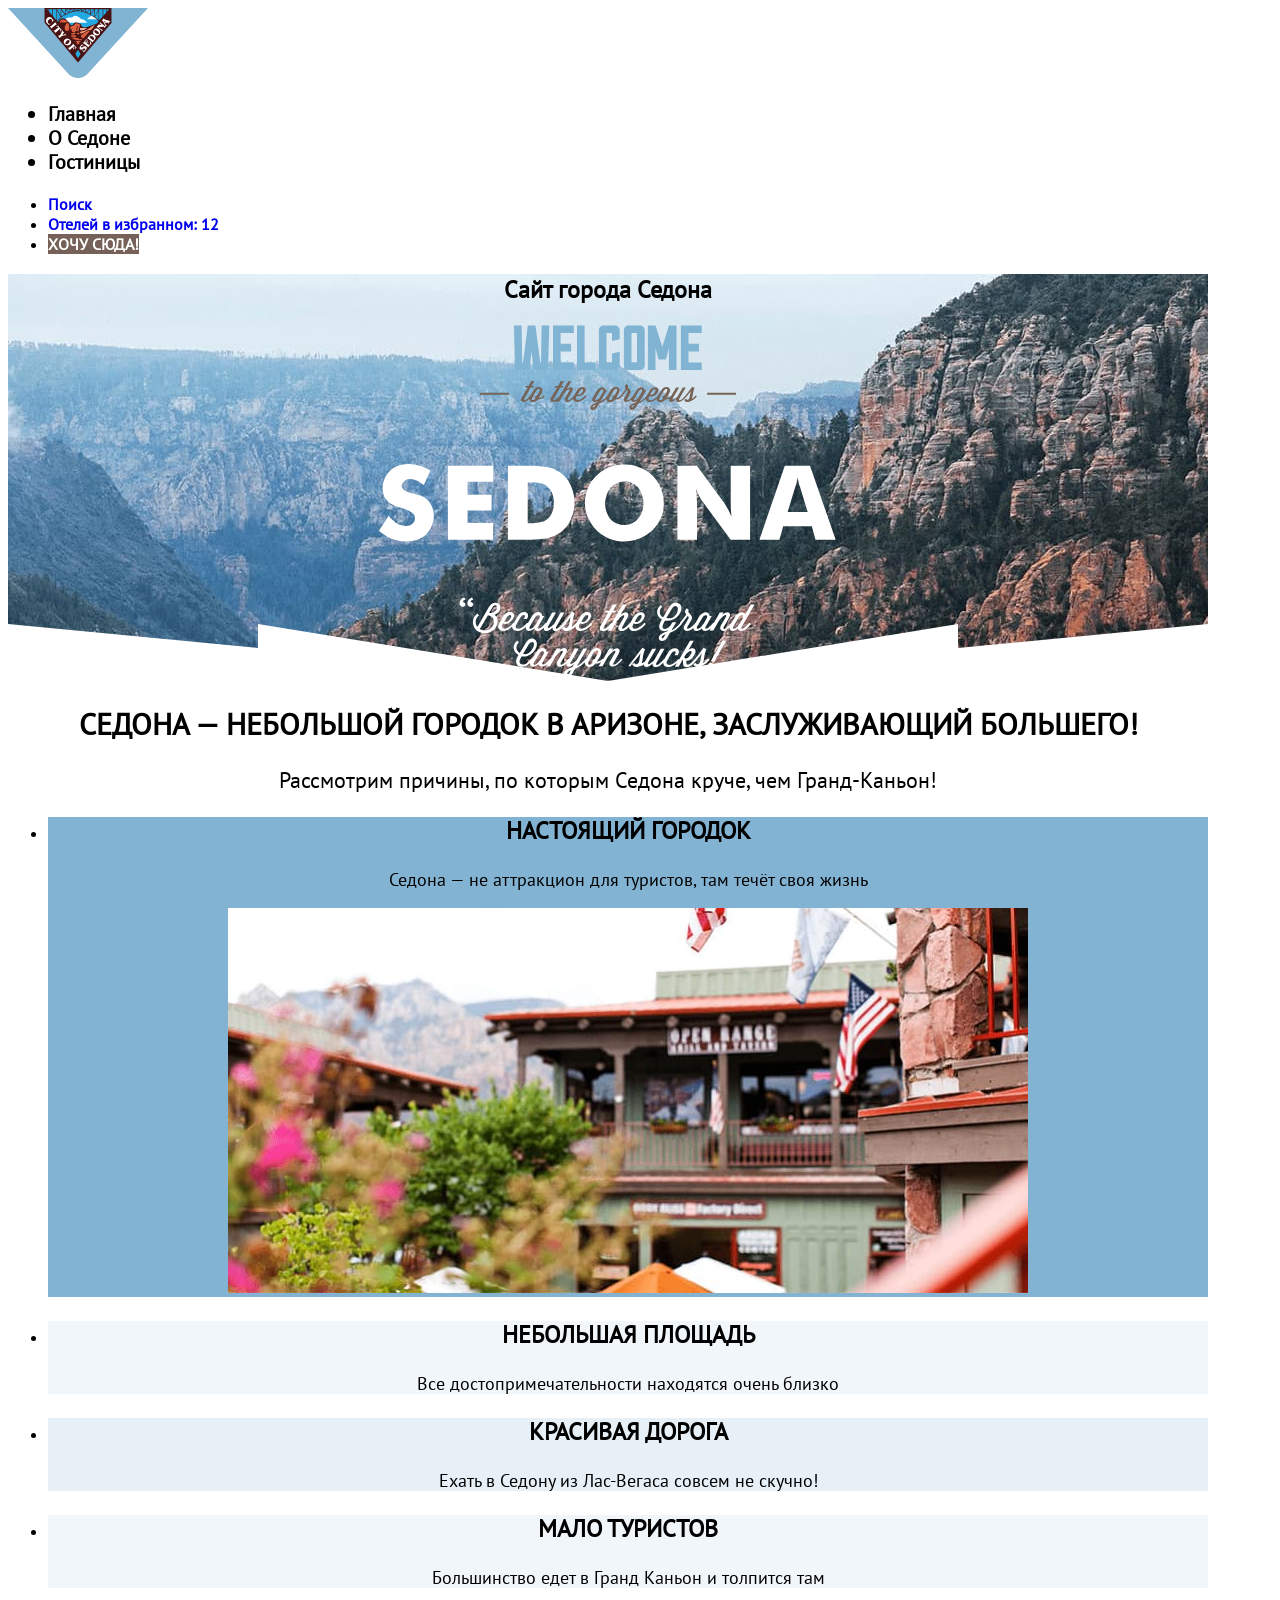
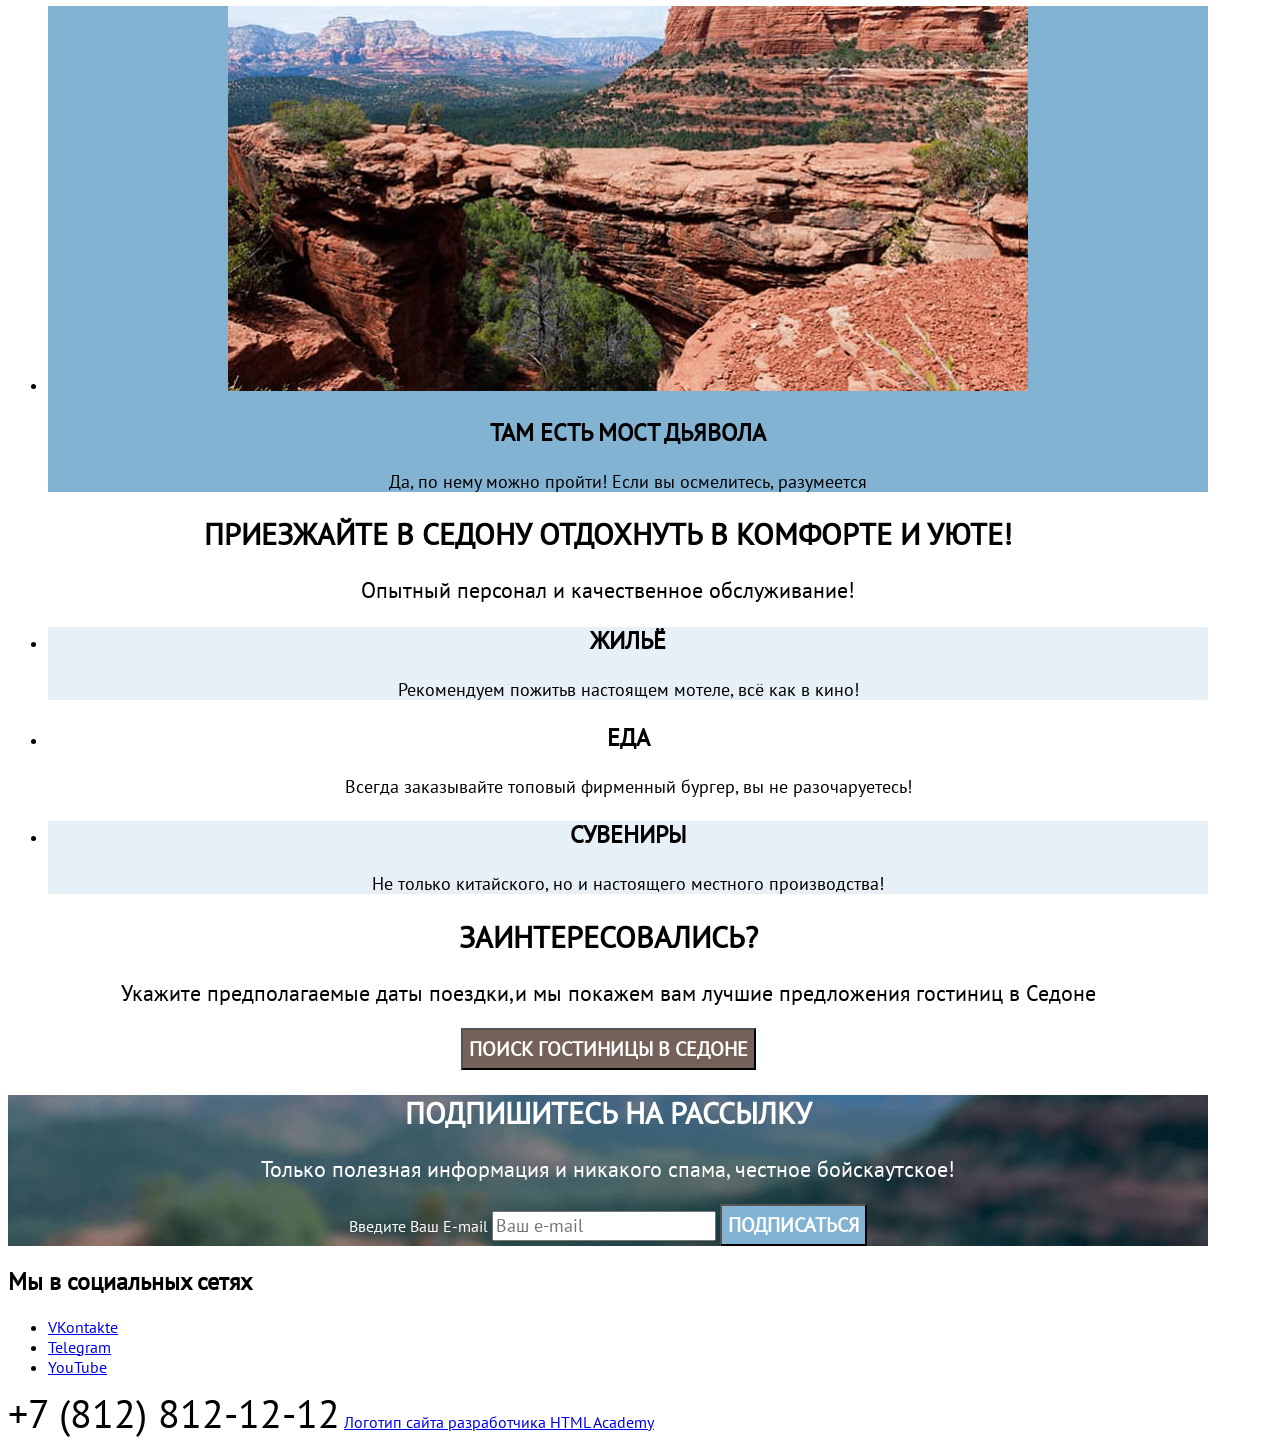
==== index.html @ 2f9f2cd8 "Add files via upload" ====
<!DOCTYPE html>
<html lang="ru">

<head>
  <meta charset="utf-8">
  <link rel="stylesheet" href="styles/styles.css">
  <title>Седона</title>
</head>

<body>
  <header class="page_header">
    <nav class="navigation">
      <a class="navigation_logo" href="index.html">
        <img class="navigation_logo_img" src="images/header_logo.svg" width="140" height="70" alt="Логотип Седоны">
      </a>

      <!-- Блок навигации -->

      <ul class="navigation_list" >
        <li class="navigation_item navigation_item_current">
          <a class="navigation_link navigation_link_current" href="index.html" aria-current="page">Главная</a>
        </li>
        <li class="navigation_item">
          <a class="navigation_link" href="#">О Седоне</a>
        </li>
        <li class="navigation_item">
          <a class="navigation_link" href="catalog.html">Гостиницы</a>
        </li>
      </ul>

      <!-- Блок пользователя -->

      <ul class="navigation_user">
        <li class="navigation_item">
          <a class="navigation_link" href="#">
            <span class="visually_hidden">Поиск</span>
          </a>
        </li>
        <li class="navigation_item">
          <a class="navigation_link" href="#">
            <span class="visually_hidden">Отелей в избранном:</span>
            <span class="favourites_counter">12</span>
          </a>
        </li>
        <li class="navigation_item">
          <a class="navigation_button button_brown" href="#">Хочу сюда!</a>
        </li>
      </ul>
    </nav>
  </header>

  <main class="main_page">

    <!-- Приветствие -->

    <section class="page_welcome">
      <h1 class="visually-hidden">Сайт города Седона</h1>
      <img class="welcome" src="images/welcome.svg" width="458" height="352" alt="Welcome to the gorgeous Sedona, because the Grand Canyon sucks!">
    </section>

    <!-- Преимущества -->

    <section class="advantages">

      <h2 class="advantages_title block_title">Седона — небольшой городок в Аризоне, заслуживающий большего!</h2>
      <p class="advantages_description block_description">Рассмотрим причины, по которым Седона круче, чем Гранд-Каньон!</p>

      <ul class="advantages_list">
        <li class="advantages_item_blue">
          <h3 class="advantages_item_title item_title">Настоящий городок</h3>
          <p class="advantages_item_description item_description">Седона — не аттракцион для туристов, там течёт своя жизнь</p>
          <img class="advantages_pic" src="images/street.jpg" width="800" height="385" alt="Улица Седоны">
        </li>

        <li class="advantages_item advantages_item_light">
          <h3 class="advantages_item_title item_title">Небольшая площадь</h3>
          <p class="advantages_item_description item_description">Все достопримечательности находятся очень близко</p>
        </li>

        <li class="advantages_item advantages_item_light_blue">
          <h3 class="advantages_item_title item_title">Красивая дорога</h3>
          <p class="advantages_item_description item_description">Ехать в Седону из Лас-Вегаса совсем не скучно!</p>
        </li>

        <li class="advantages_item advantages_item_light">
          <h3 class="advantages_item_title item_title">Мало туристов</h3>
          <p class="advantages_item_description item_description">Большинство едет в Гранд Каньон и толпится там</p>
        </li>

        <li class="advantages_item_blue">
          <img class="advantages_pic" src="images/bridge.jpg" width="800" height="385" alt="Мост Дьявола">
          <h3 class="advantages_item_title item_title">Там есть Мост Дьявола</h3>
          <p class="advantages_item_description item_description">Да, по нему можно пройти! Если вы осмелитесь, разумеется</p>
        </li>
      </ul>
    </section>

    <!-- Предоставляемые услуги -->

    <section class="services">
      <h2 class="services_title block_title">Приезжайте в Седону отдохнуть в комфорте и уюте!</h2>
      <p class="services_description block_description">Опытный персонал и качественное обслуживание!</p>
      <ul class="services_list">
        <li class="services_item services_item_light_blue">
          <h3 class="services_item_title item_title">Жильё</h3>
          <p class="services_item_description item_description">Рекомендуем пожитьв настоящем мотеле, всё как в кино!</p>
        </li>

        <li class="services_item">
          <h3 class="services_item_title item_title">Еда</h3>
          <p class="services_item_description item_description">Всегда заказывайте топовый фирменный бургер, вы не разочаруетесь!</p>
        </li>

        <li class="services_item services_item_light_blue">
          <h3 class="services_item_title item_title">Сувениры</h3>
          <p class="services_item_description item_description">Не только китайского, но и настоящего местного производства!</p>
        </li>
      </ul>
    </section>

    <!-- Поиск гостиниц -->

    <section class="hotels">
      <h2 class="hotels_title block_title">Заинтересовались?</h2>
      <p class="hotels_text block_description">Укажите предполагаемые даты поездки,и мы покажем вам лучшие предложения гостиниц в Седоне</p>
      <button class="btn button_search button_brown" type="button">Поиск гостиницы в Седоне</button>
    </section>

    <!-- Рассылка -->

    <section class="subscribe">
      <h2 class="subscribe_title block_title">Подпишитесь на рассылку</h2>
      <p class="subscribe_text block_description">Только полезная информация и никакого спама, честное бойскаутское!</p>
      <form class="subscribe_form" action="https://echo.htmlacademy.ru/" method="post">
        <label class="visually_hidden" for="subscribe_field">Введите Ваш E-mail</label>
        <input class="input subscribe_field" type="email" name="subscribe_email" placeholder="Ваш e-mail" id="subscribe_field"
          required>
        <button class="btn subscribe_button button_blue" type="submit">Подписаться</button>
      </form>
    </section>
  </main>

  <!-- Подвал сайта -->

  <footer class="page-footer">
    <section class="social">
      <h2 class="visually-hidden">Мы в социальных сетях</h2>
      <ul class="social_list">
        <li class="social_item">
          <a class="social_button" href="https://vk.com/htmlacademy">
            <span class="visually-hidden">VKontakte</span>
          </a>
        </li>

        <li class="social_item">
          <a class="social_button" href="https://t.me/htmlacademy">
            <span class="visually-hidden">Telegram</span>
          </a>
        </li>

        <li class="social_item">
          <a class="social_button" href="https://www.youtube.com/user/htmlacademyru">
            <span class="visually-hidden">YouTube</span>
          </a>
        </li>
      </ul>
    </section>

    <a class="footer_contact_phone" href="tel:+78128121212">+7 (812) 812-12-12</a>

    <a class="htmlacademy_link" href="https://htmlacademy.ru/intensive/htmlcss">
      <span class="visually-hidden">Логотип сайта разработчика HTML Academy</span>
    </a>
  </footer>
</body>

</html>
---- styles/styles.css ----
@font-face {
  font-family: "PT Sans";
  font-style: normal;
  font-weight: 400;
  src: url("../fonts/ptsans-400.woff2") format("woff2");
  font-display: swap;
}

@font-face {
  font-family: "PT Sans";
  font-style: normal;
  font-weight: 700;
  src: utl("../fonts/ptsans-700.woff2") format("woff2");
  font-display: swap;
}

body {
  font-family: "PT Sans", sans-serif;
  color: #000;
  background-color: #fff;
  width: 1200px;
}

.main_page {
  text-align: center;
}

/* Блок навигации */

.navigation_list {
  font-size: 20px;
  font-weight: 700;
  line-height: 24px;
  text-align: left;
}

.navigation_list a {
  text-decoration: none;
  color: #000;
}

/* Блок пользователя */

.navigation_user {
  font-size: 16px;
  line-height: 20px;
  font-weight: 700;
}

.navigation_user a {
  text-decoration: none;
  text-align: center;
}

.button_brown {
  background-color: #756157;
  color: white;
  text-transform: uppercase;
  font-weight: 700;
}

/* Приветствие */

.page_welcome {
  text-align: center;
  background-color: lightblue;
  background-image: url("../images/overlap.svg"), url("../images/index_background.jpg");
  background-position: bottom, center center;
  background-repeat: no-repeat;
  background-size: 100% auto, cover;
}

/* Заголовки и описания */

.block_title{
  font-size: 30px;
  line-height: 36px;
  text-transform: uppercase;
}

.block_description {
  font-size: 22px;
  line-height: 26px;
}

.item_title {
  font-size: 24px;
  line-height: 28px;
  text-transform: uppercase;
}

.item_description {
  font-size: 18px;
  line-height: 21px;
}

/* Преимущества */

.advantages_item_blue {
  background-color: #82B3D3;
}

.advantages_item_light {
  background-color: rgba(131, 179, 211, 0.12);
}

/* Преимущества и услуги */

.advantages_item_light_blue,
.services_item_light_blue {
  background-color: rgba(131, 179, 211, 0.2);
}

/* Поиск гостиниц */

.button_search {
  font-size: 20px;
  line-height: 36px;
}

/* Рассылка */

.btn,
.input,
.select {
  font-family: inherit;
}

.subscribe {
  color: #fff;
  background-color: lightblue;
  background-image: url("../images/subscribe.jpg");
  background-size: cover;
}

.button_blue {
  color: #fff;
  background-color: #82B3D3;
  font-weight: 700;
  text-transform: uppercase;
}

.subscribe_field {
  font-size: 18px;
  line-height: 24px;
}

.subscribe_button {
  font-size: 20px;
  line-height: 36px;
}

/* Подвал сайта */

.footer_contact_phone {
  text-decoration: none;
  color: #000;
  font-size: 40px;
  line-height: 40px;
}

/* Страница каталога */

.background {
  background-image: url("../images/catalog/header_background.jpg");
  color: #fff;
  background-size: cover;
  background-repeat: no-repeat;
}

/* Хлебные крошки */

.inner-header_title {
  font-size: 60px;
  line-height: 78px;
}

.breadcrumbs_item {
  font-size: 16px;
  line-height: 21px;
}

/* Фильтры для поиска */

.catalog_filter_title {
  font-size: 20px;
  line-height: 24px;
  font-weight: 700;
}

.control_label {
  font-size: 18px;
  line-height: 23px;
}

.control_input {
  font-size: 18px;
  line-height: 24px;
}

.button_apply,
.button_reset {
  font-size: 16px;
  line-height: 20px;
  text-transform: uppercase;
  font-weight: 700;
  color: #fff;
}

.button_reset {
  background-color: transparent;
  border: none;
}

/* Сортировка */

.select_control,
.hotels_type_and_price {
  font-size: 18px;
  line-height: 21px;
  color: #333;
}

/* Карточки гостиниц */

.hotels_card_title {
  font-size: 24px;
  line-height: 28px;
  font-weight: 700;
  text-align: left;
}

.hotels_type {
  text-align: left;
}

.hotels_price {
  text-align: right;
}

.hotels_button {
  font-size: 16px;
  line-height: 20px;
}

.rating_text {
  font-size: 16px;
  line-height: 20px;
  background-color: #F2F2F2;
  text-transform: uppercase;
}

.button_favourites {
  font-size: 16px;
  line-height: 20px;
  text-transform: uppercase;
  text-align: center;
}

.button_green {
  color: #fff;
  background-color: #7DB54F;
}

/* Пагинация */

.pagination_link {
  text-decoration: none;
  color: #fff;
  background-color: #82B3D3;
  font-size: 20px;
  line-height: 36px;
}

.pagination_link_current {
  color: #000;
  background-color: #F2F2F2;
  font-weight: 700;
}

/* Рассылка */

.catalog_subscribe {
  text-align: center;
}
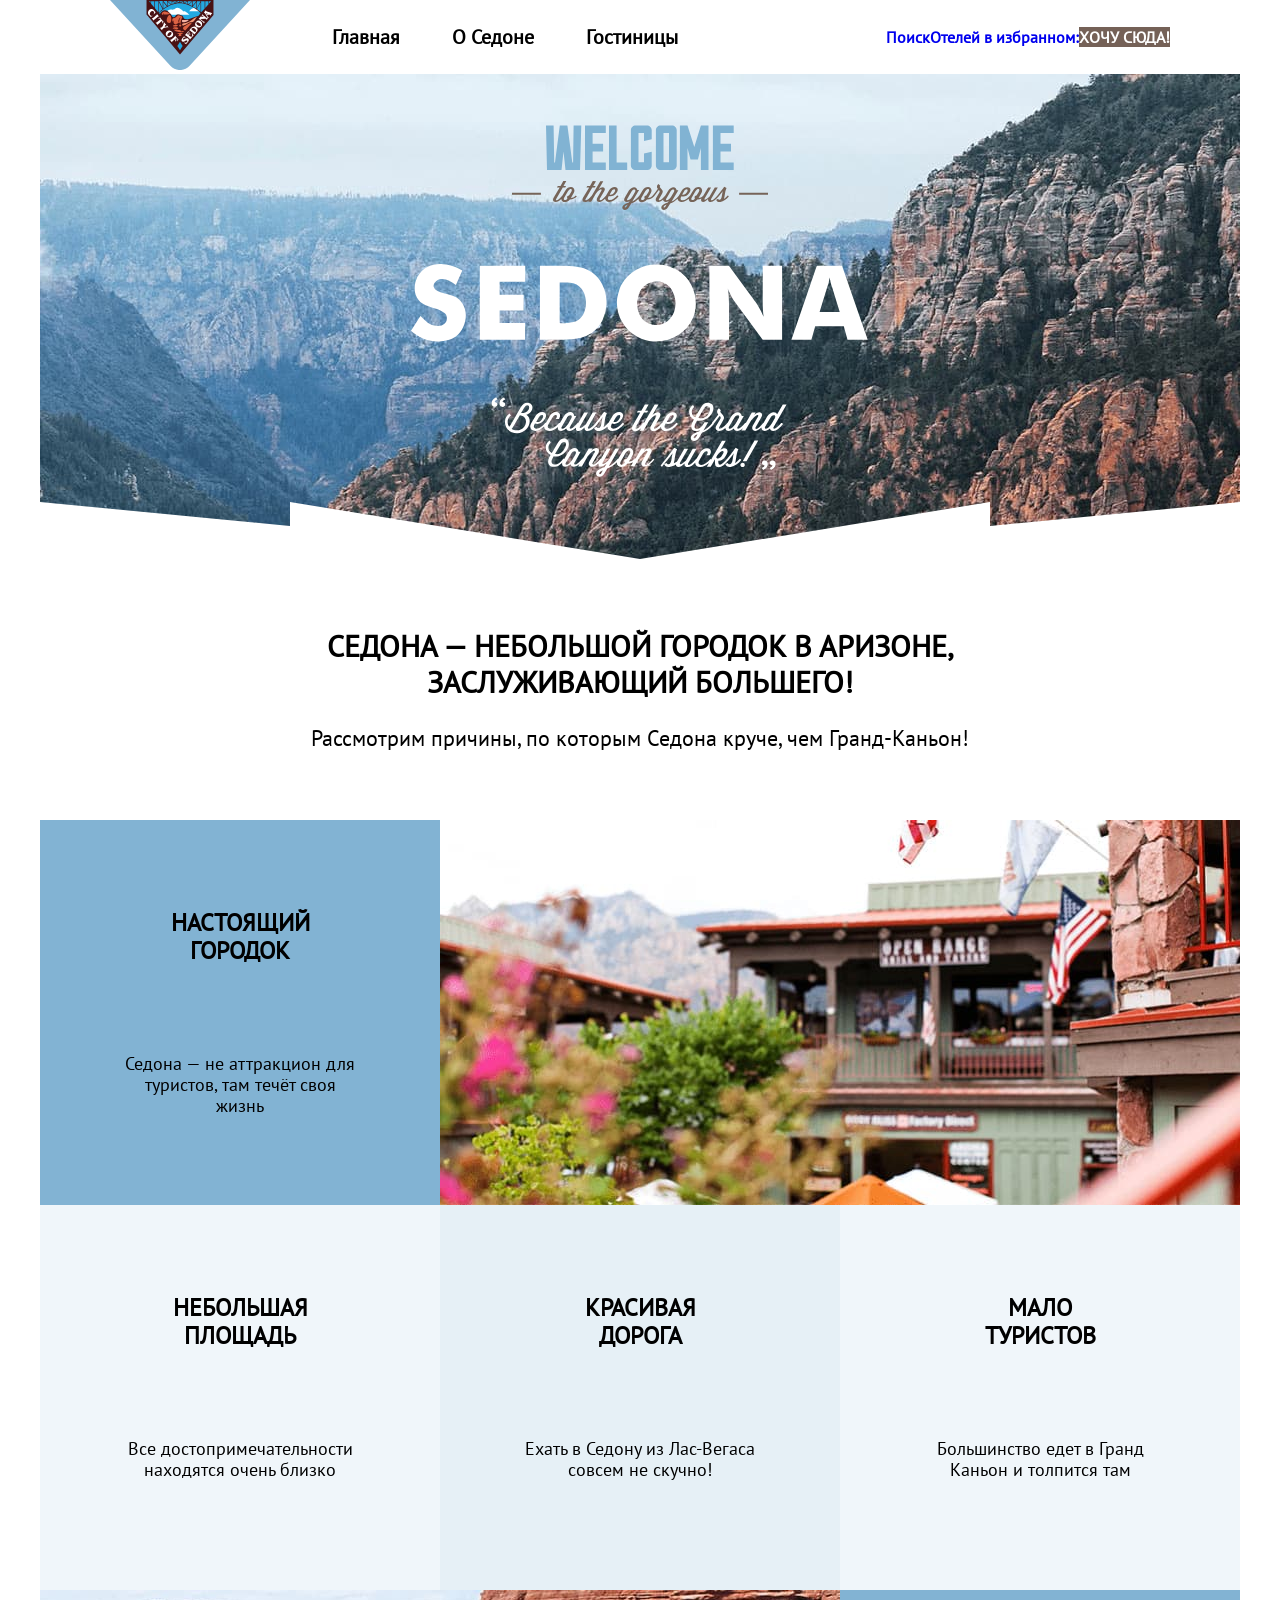
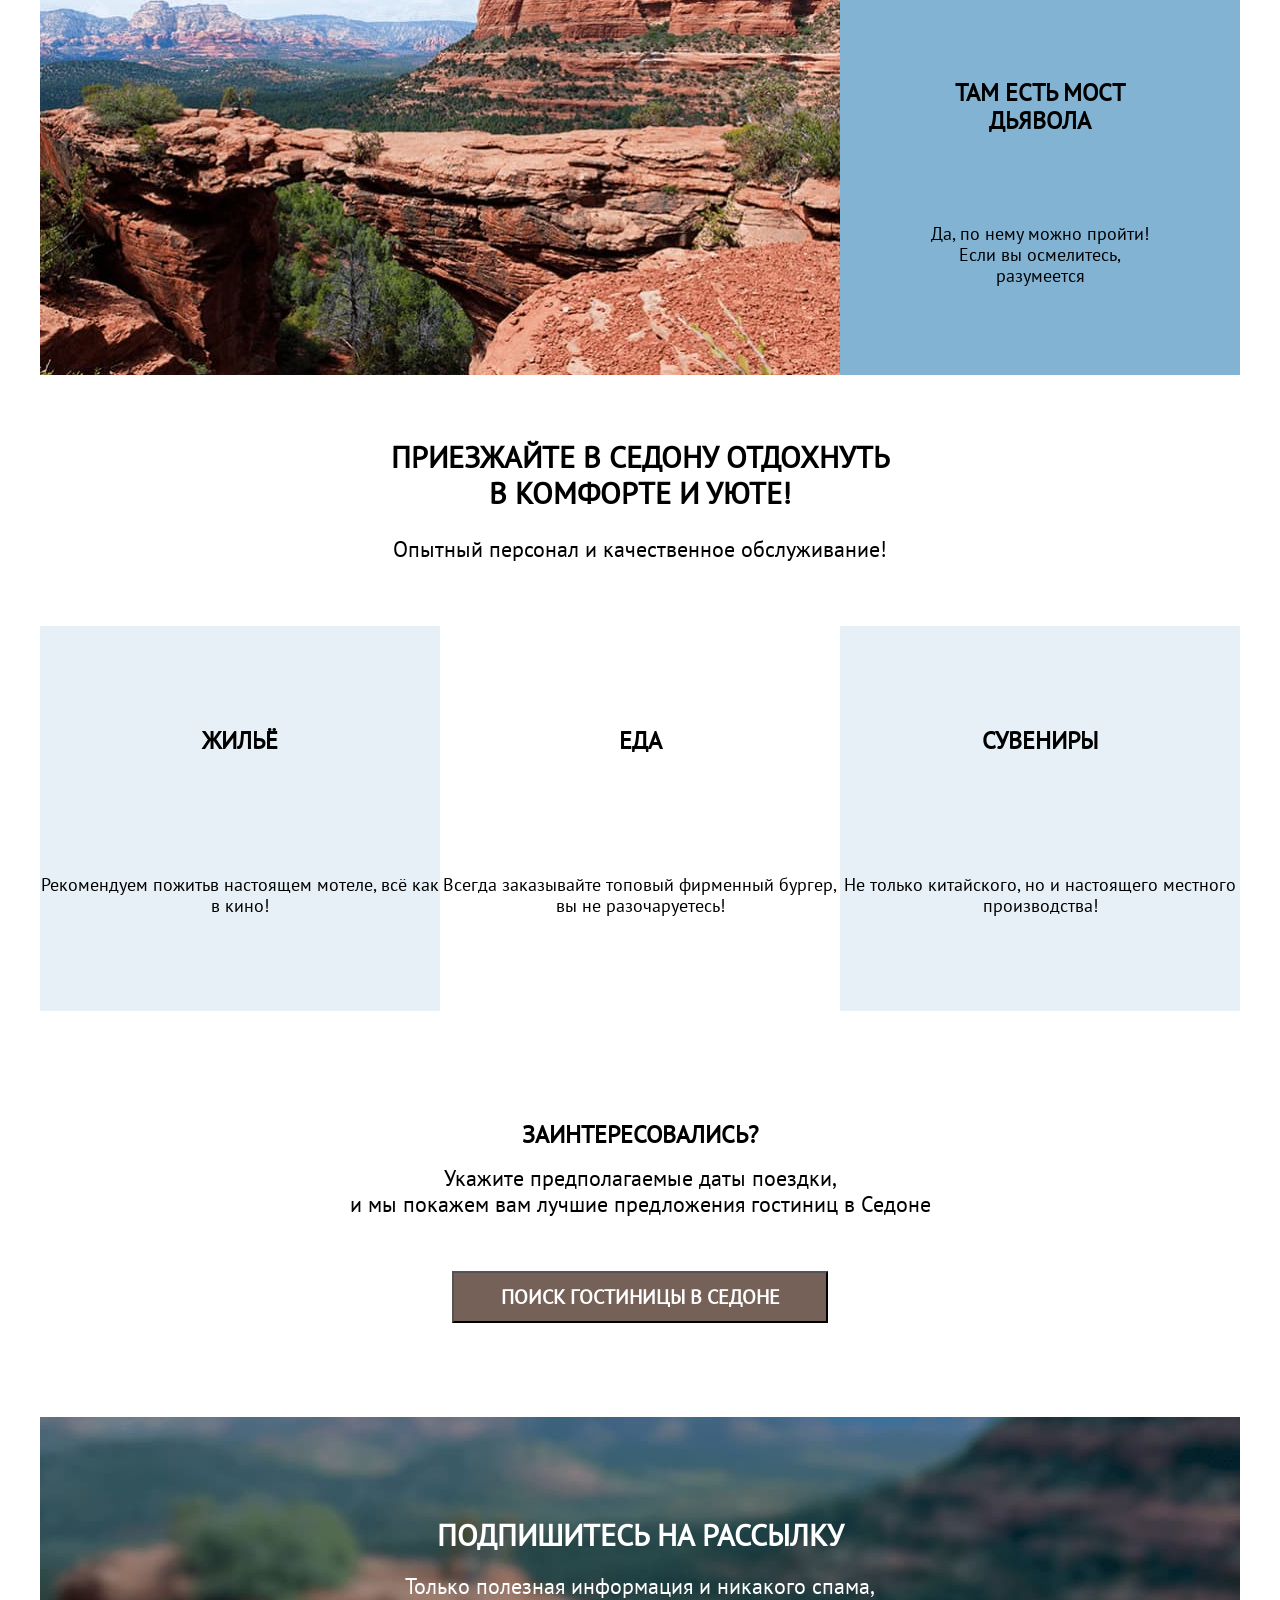
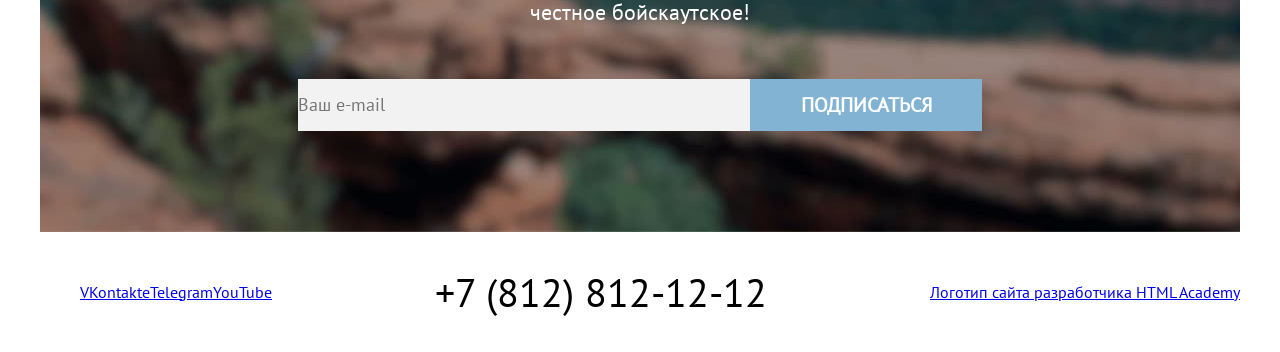
==== commit 5b8c063a: "Add files via upload" ====
--- a/index.html
+++ b/index.html
@@ -39,7 +39,7 @@
         <li class="navigation_item">
           <a class="navigation_link" href="#">
             <span class="visually_hidden">Отелей в избранном:</span>
-            <span class="favourites_counter">12</span>
+            <span class="favourites_counter"></span>
           </a>
         </li>
         <li class="navigation_item">
@@ -49,12 +49,12 @@
     </nav>
   </header>
 
-  <main class="main_page">
+  <main class="main_container main_page">
 
     <!-- Приветствие -->
 
     <section class="page_welcome">
-      <h1 class="visually-hidden">Сайт города Седона</h1>
+      <h1 class="visually-hidden" hidden>Сайт города Седона</h1>
       <img class="welcome" src="images/welcome.svg" width="458" height="352" alt="Welcome to the gorgeous Sedona, because the Grand Canyon sucks!">
     </section>
 
@@ -62,35 +62,48 @@
 
     <section class="advantages">
 
-      <h2 class="advantages_title block_title">Седона — небольшой городок в Аризоне, заслуживающий большего!</h2>
-      <p class="advantages_description block_description">Рассмотрим причины, по которым Седона круче, чем Гранд-Каньон!</p>
+      <div class="advantages_title_wrap">
+        <h2 class="advantages_title block_title">Седона — небольшой городок в Аризоне, заслуживающий большего!</h2>
+        <p class="advantages_description block_description">Рассмотрим причины, по которым Седона круче, чем Гранд-Каньон!</p>
+      </div>
 
       <ul class="advantages_list">
-        <li class="advantages_item_blue">
-          <h3 class="advantages_item_title item_title">Настоящий городок</h3>
-          <p class="advantages_item_description item_description">Седона — не аттракцион для туристов, там течёт своя жизнь</p>
+        <li class="advantages_item advantages_item_blue advantages_item_wrap">
+          <div class="advantages_wrap">
+            <h3 class="advantages_item_title item_title">Настоящий городок</h3>
+            <p class="advantages_item_description item_description">Седона — не аттракцион для туристов, там течёт своя жизнь</p>
+          </div>
           <img class="advantages_pic" src="images/street.jpg" width="800" height="385" alt="Улица Седоны">
         </li>
 
-        <li class="advantages_item advantages_item_light">
-          <h3 class="advantages_item_title item_title">Небольшая площадь</h3>
-          <p class="advantages_item_description item_description">Все достопримечательности находятся очень близко</p>
-        </li>
 
-        <li class="advantages_item advantages_item_light_blue">
-          <h3 class="advantages_item_title item_title">Красивая дорога</h3>
-          <p class="advantages_item_description item_description">Ехать в Седону из Лас-Вегаса совсем не скучно!</p>
-        </li>
+        <div class="advantages_item_wrap">
+          <li class="advantages_item advantages_item_light">
+            <div class="advantages_wrap">
+              <h3 class="advantages_item_title item_title">Небольшая площадь</h3>
+              <p class="advantages_item_description item_description">Все достопримечательности находятся очень близко</p>
+            </div>
+          </li>
+          <li class="advantages_item advantages_item_light_blue">
+            <div class="advantages_wrap">
+              <h3 class="advantages_item_title item_title">Красивая дорога</h3>
+              <p class="advantages_item_description item_description">Ехать в Седону из Лас-Вегаса совсем не скучно!</p>
+            </div>
+          </li>
+          <li class="advantages_item advantages_item_light">
+            <div class="advantages_wrap">
+              <h3 class="advantages_item_title item_title">Мало туристов</h3>
+              <p class="advantages_item_description item_description">Большинство едет в Гранд Каньон и толпится там</p>
+            </div>
+          </li>
+        </div>
 
-        <li class="advantages_item advantages_item_light">
-          <h3 class="advantages_item_title item_title">Мало туристов</h3>
-          <p class="advantages_item_description item_description">Большинство едет в Гранд Каньон и толпится там</p>
-        </li>
-
-        <li class="advantages_item_blue">
+        <li class="advantages_item advantages_item_blue advantages_item_wrap">
           <img class="advantages_pic" src="images/bridge.jpg" width="800" height="385" alt="Мост Дьявола">
-          <h3 class="advantages_item_title item_title">Там есть Мост Дьявола</h3>
-          <p class="advantages_item_description item_description">Да, по нему можно пройти! Если вы осмелитесь, разумеется</p>
+          <div class="advantages_wrap">
+            <h3 class="advantages_item_title item_title">Там есть Мост Дьявола</h3>
+            <p class="advantages_item_description item_description">Да, по нему можно пройти! Если вы осмелитесь, разумеется</p>
+          </div>
         </li>
       </ul>
     </section>
@@ -98,10 +111,12 @@
     <!-- Предоставляемые услуги -->
 
     <section class="services">
-      <h2 class="services_title block_title">Приезжайте в Седону отдохнуть в комфорте и уюте!</h2>
-      <p class="services_description block_description">Опытный персонал и качественное обслуживание!</p>
+      <div class="services_title_wrap">
+        <h2 class="services_title block_title">Приезжайте в Седону отдохнуть в комфорте и уюте!</h2>
+        <p class="services_description block_description">Опытный персонал и качественное обслуживание!</p>
+      </div>
       <ul class="services_list">
-        <li class="services_item services_item_light_blue">
+        <li class="services_item">
           <h3 class="services_item_title item_title">Жильё</h3>
           <p class="services_item_description item_description">Рекомендуем пожитьв настоящем мотеле, всё как в кино!</p>
         </li>
@@ -111,7 +126,7 @@
           <p class="services_item_description item_description">Всегда заказывайте топовый фирменный бургер, вы не разочаруетесь!</p>
         </li>
 
-        <li class="services_item services_item_light_blue">
+        <li class="services_item">
           <h3 class="services_item_title item_title">Сувениры</h3>
           <p class="services_item_description item_description">Не только китайского, но и настоящего местного производства!</p>
         </li>
@@ -122,21 +137,23 @@
 
     <section class="hotels">
       <h2 class="hotels_title block_title">Заинтересовались?</h2>
-      <p class="hotels_text block_description">Укажите предполагаемые даты поездки,и мы покажем вам лучшие предложения гостиниц в Седоне</p>
+      <p class="hotels_text block_description">Укажите предполагаемые даты поездки,<br>и мы покажем вам лучшие предложения гостиниц в Седоне</p>
       <button class="btn button_search button_brown" type="button">Поиск гостиницы в Седоне</button>
     </section>
 
     <!-- Рассылка -->
 
-    <section class="subscribe">
-      <h2 class="subscribe_title block_title">Подпишитесь на рассылку</h2>
-      <p class="subscribe_text block_description">Только полезная информация и никакого спама, честное бойскаутское!</p>
-      <form class="subscribe_form" action="https://echo.htmlacademy.ru/" method="post">
-        <label class="visually_hidden" for="subscribe_field">Введите Ваш E-mail</label>
-        <input class="input subscribe_field" type="email" name="subscribe_email" placeholder="Ваш e-mail" id="subscribe_field"
-          required>
-        <button class="btn subscribe_button button_blue" type="submit">Подписаться</button>
-      </form>
+    <section class="subscribe page_subscribe">
+      <div class="subscribe_wrap">
+        <h2 class="subscribe_title block_title">Подпишитесь на рассылку</h2>
+        <p class="subscribe_text block_description">Только полезная информация и никакого спама,<br> честное бойскаутское!</p>
+        <form class="subscribe_form" action="https://echo.htmlacademy.ru/" method="post">
+          <label class="visually_hidden" for="subscribe_field" hidden>Введите Ваш E-mail</label>
+          <input class="input subscribe_field" type="email" name="subscribe_email" placeholder="Ваш e-mail" id="subscribe_field"
+            required>
+          <button class="btn subscribe_button button_blue" type="submit">Подписаться</button>
+        </form>
+      </div>
     </section>
   </main>
 
@@ -144,7 +161,7 @@
 
   <footer class="page-footer">
     <section class="social">
-      <h2 class="visually-hidden">Мы в социальных сетях</h2>
+      <h2 class="visually-hidden" hidden>Мы в социальных сетях</h2>
       <ul class="social_list">
         <li class="social_item">
           <a class="social_button" href="https://vk.com/htmlacademy">
--- a/styles/styles.css
+++ b/styles/styles.css
@@ -14,11 +14,24 @@
   font-display: swap;
 }
 
+html {
+  height: 100%;
+  width: 100%;
+}
+
 body {
+  width: 1200px;
+  margin: 0 auto;
+  display: flex;
+  flex-direction: column;
+  min-height: 100%;
   font-family: "PT Sans", sans-serif;
   color: #000;
   background-color: #fff;
-  width: 1200px;
+}
+
+.main_container {
+  flex-grow: 1;
 }
 
 .main_page {
@@ -27,11 +40,29 @@
 
 /* Блок навигации */
 
+.navigation {
+  width: 1060px;
+  display: flex;
+  margin: 0 auto;
+}
+
+.navigation_logo {
+  width: 140px;
+}
+
 .navigation_list {
+  margin: 0;
+  padding: 0;
+  width: 450px;
+  margin-left: 30px;
   font-size: 20px;
   font-weight: 700;
   line-height: 24px;
   text-align: left;
+  list-style: none;
+  display: flex;
+  justify-content: space-evenly;
+  align-items: center;
 }
 
 .navigation_list a {
@@ -42,9 +73,17 @@
 /* Блок пользователя */
 
 .navigation_user {
+  margin: 0;
+  padding: 0;
+  max-width: 320px;
+  margin-left: auto;
   font-size: 16px;
   line-height: 20px;
   font-weight: 700;
+  list-style: none;
+  display: flex;
+  justify-content: space-between;
+  align-items: center;
 }
 
 .navigation_user a {
@@ -62,12 +101,17 @@
 /* Приветствие */
 
 .page_welcome {
-  text-align: center;
   background-color: lightblue;
   background-image: url("../images/overlap.svg"), url("../images/index_background.jpg");
   background-position: bottom, center center;
   background-repeat: no-repeat;
   background-size: 100% auto, cover;
+  padding: 51px 371px 82px;
+}
+
+.welcome {
+  display: block;
+  margin: 0 auto;
 }
 
 /* Заголовки и описания */
@@ -95,6 +139,43 @@
 }
 
 /* Преимущества */
+.advantages_title_wrap {
+  width: 700px;
+  margin: 69px auto;
+}
+
+.advantages_list{
+  margin: 0;
+  padding: 0;
+}
+
+.advantages_item{
+  list-style: none;
+}
+
+.advantages_item_wrap {
+  display: flex;
+}
+
+.advantages_wrap {
+  width: 400px;
+  height: 385px;
+  display: flex;
+  flex-direction: column;
+  justify-content: space-evenly;
+}
+
+.advantages_item_title {
+  width: 175px;
+  height: 56px;
+  margin: 0 auto;
+}
+
+.advantages_item_description {
+  width: 230px;
+  height: 63px;
+  margin: 0 auto;
+}
 
 .advantages_item_blue {
   background-color: #82B3D3;
@@ -107,15 +188,45 @@
 /* Преимущества и услуги */
 
 .advantages_item_light_blue,
-.services_item_light_blue {
+.services_item:nth-child(2n+1) {
   background-color: rgba(131, 179, 211, 0.2);
 }
 
+/* Услуги */
+.services_title_wrap {
+  width: 500px;
+  margin: 64px auto;
+}
+
+.services_list {
+  display: flex;
+  margin: 0;
+  padding: 0;
+}
+
+.services_item {
+  width: 400px;
+  height: 385px;
+  list-style: none;
+  display: flex;
+  flex-direction: column;
+  justify-content: space-evenly;
+}
+
 /* Поиск гостиниц */
+.hotels{
+  height: 406px;
+  display: flex;
+  flex-direction: column;
+  justify-content: center;
+}
 
 .button_search {
   font-size: 20px;
   line-height: 36px;
+  width: 376px;
+  height: 52px;
+  margin: 0 auto;
 }
 
 /* Рассылка */
@@ -133,6 +244,34 @@
   background-size: cover;
 }
 
+.page_subscribe {
+  height: 414.86px;
+  display: flex;
+  flex-direction: column;
+  justify-content: center;
+}
+
+.subscribe_wrap {
+  display: flex;
+  flex-direction: column;
+  width: 684ppx;
+  height: 214.86px;
+  margin: 0 auto;
+}
+
+.subscribe_title {
+  margin: 0 auto 20px;
+}
+
+.block_description {
+  margin: 0 auto 54px;
+}
+
+.subscribe_form {
+  width: 684px;
+  display: flex;
+}
+
 .button_blue {
   color: #fff;
   background-color: #82B3D3;
@@ -141,16 +280,37 @@
 }
 
 .subscribe_field {
+  padding: 0;
+  border: 0;
   font-size: 18px;
   line-height: 24px;
+  width: 452px;
+  height: 52px;
+  background-color: #F2F2F2;
 }
 
 .subscribe_button {
+  padding: 0;
+  border: 0;
   font-size: 20px;
   line-height: 36px;
+  width: 232px;
+  height: 52px;
 }
 
 /* Подвал сайта */
+.page-footer {
+  height: 120px;
+  display: flex;
+  justify-content: space-between;
+  align-items: center;
+}
+
+.social_list {
+  display: flex;
+  list-style: none;
+  justify-content: space-between;
+}
 
 .footer_contact_phone {
   text-decoration: none;
@@ -166,13 +326,27 @@
   color: #fff;
   background-size: cover;
   background-repeat: no-repeat;
-}
-
-/* Хлебные крошки */
+  height: 412px;
+  margin-bottom: 50px;
+}
 
 .inner-header_title {
   font-size: 60px;
   line-height: 78px;
+  margin: 0;
+  padding-top: 35px;
+  padding-left: 70px;
+}
+
+/* Хлебные крошки */
+
+.breadcrumbs {
+  margin: 0;
+  list-style: none;
+  padding-left: 70px;
+  padding-bottom: 40px;
+  display:flex;
+  width: 114px;
 }
 
 .breadcrumbs_item {
@@ -182,10 +356,53 @@
 
 /* Фильтры для поиска */
 
+.catalog_filter {
+  padding-left: 70px;
+  width: 1060px;
+  min-height: 160px;
+}
+
+.catalog_filter_form {
+  display: flex;
+  justify-content: space-between;
+  max-height: 200px;
+}
+
 .catalog_filter_title {
+  padding: 0;
   font-size: 20px;
   line-height: 24px;
   font-weight: 700;
+  margin-bottom: 32px;
+}
+
+.catalog_filter_group {
+  border: 0;
+  padding: 0;
+  margin: 0;
+}
+
+.catalog_filter_group:nth-child(1) {
+  margin-right: 70px;
+}
+
+.catalog_filter_group:nth-child(2) {
+  margin-right: auto;
+}
+
+.catalog_filter_list {
+  padding: 0;
+  margin: 0;
+  display: flex;
+  flex-direction: column;
+}
+
+.catalog_filter_item {
+  list-style: none;
+}
+
+.catalog_filter_item + .catalog_filter_item {
+  margin-top: 16px;
 }
 
 .control_label {
@@ -196,6 +413,32 @@
 .control_input {
   font-size: 18px;
   line-height: 24px;
+  max-width: 143px;
+}
+
+.price_wrap {
+  width: 288px;
+  height: 160px;
+  margin-right: 70px;
+}
+
+.control_wrap {
+  width: 288px;
+  display: flex;
+  justify-content: space-between;
+}
+
+.price_control {
+  width: 143px;
+  height: 48px;
+  border: 0;
+  padding: 0;
+}
+
+.button_wrap {
+  display: flex;
+  flex-direction: column;
+  justify-content: space-evenly;
 }
 
 .button_apply,
@@ -212,6 +455,26 @@
   border: none;
 }
 
+/* Отображение каталога */
+
+.sort_wrap {
+  display: flex;
+  width: 1060px;
+  margin: 0 auto;
+  justify-content: space-between;
+  height: 49px;
+  margin-bottom: 40px;
+}
+
+.catalog_hotels_title {
+  margin: 0;
+  margin-right: auto;
+}
+
+.select {
+  margin-right: 70px;
+}
+
 /* Сортировка */
 
 .select_control,
@@ -223,27 +486,70 @@
 
 /* Карточки гостиниц */
 
-.hotels_card_title {
+.hotels_list {
+  padding: 0;
+  width: 1060px;
+  height: 896px;
+  margin: 0 auto;
+  display: flex;
+  flex-wrap: wrap;
+  list-style: none;
+  justify-content: space-between;
+  align-content: space-between;
+  margin-bottom: 80px;
+}
+
+.hotels_card {
+  width: 340px;
+  height: 438px;
+}
+
+.hotels_image {
+  display: block;
+  margin: 0 auto;
+}
+
+.hotels_title {
   font-size: 24px;
   line-height: 28px;
   font-weight: 700;
-  text-align: left;
-}
-
-.hotels_type {
-  text-align: left;
-}
-
-.hotels_price {
-  text-align: right;
-}
-
-.hotels_button {
+  width: 300px;
+  height: 28px;
+  margin: 16px auto;
+}
+
+.hotels_type_and_price {
+  width: 300px;
+  height: 21px;
+  margin: 16px auto;
+  display: flex;
+  justify-content: space-between;
+}
+
+.hotels_buttons {
+  width: 300px;
+  height: 36px;
   font-size: 16px;
   line-height: 20px;
+  margin: 16px auto;
+  display: flex;
+  justify-content: space-between;
+}
+
+.rating_wrap {
+  width: 300px;
+  height: 37px;
+  display: flex;
+  justify-content: space-between;
+  margin: 16px auto;
+}
+
+.rating_star {
+  margin: 0;
 }
 
 .rating_text {
+  margin: 0;
   font-size: 16px;
   line-height: 20px;
   background-color: #F2F2F2;
@@ -251,6 +557,8 @@
 }
 
 .button_favourites {
+  border: 0;
+  padding: 0;
   font-size: 16px;
   line-height: 20px;
   text-transform: uppercase;
@@ -260,9 +568,29 @@
 .button_green {
   color: #fff;
   background-color: #7DB54F;
+  font-weight: 700;
 }
 
 /* Пагинация */
+
+.pagination_list {
+  margin: 0 auto 60px;
+  padding: 0;
+  width: 1060px;
+  display: flex;
+  height: 60px;
+  list-style: none;
+}
+
+.pagination_item {
+  width: 60px;
+  height: 60px;
+  text-align: center;
+}
+
+.pagination_item:not(:last-child) {
+  margin-right: 8px;
+}
 
 .pagination_link {
   text-decoration: none;
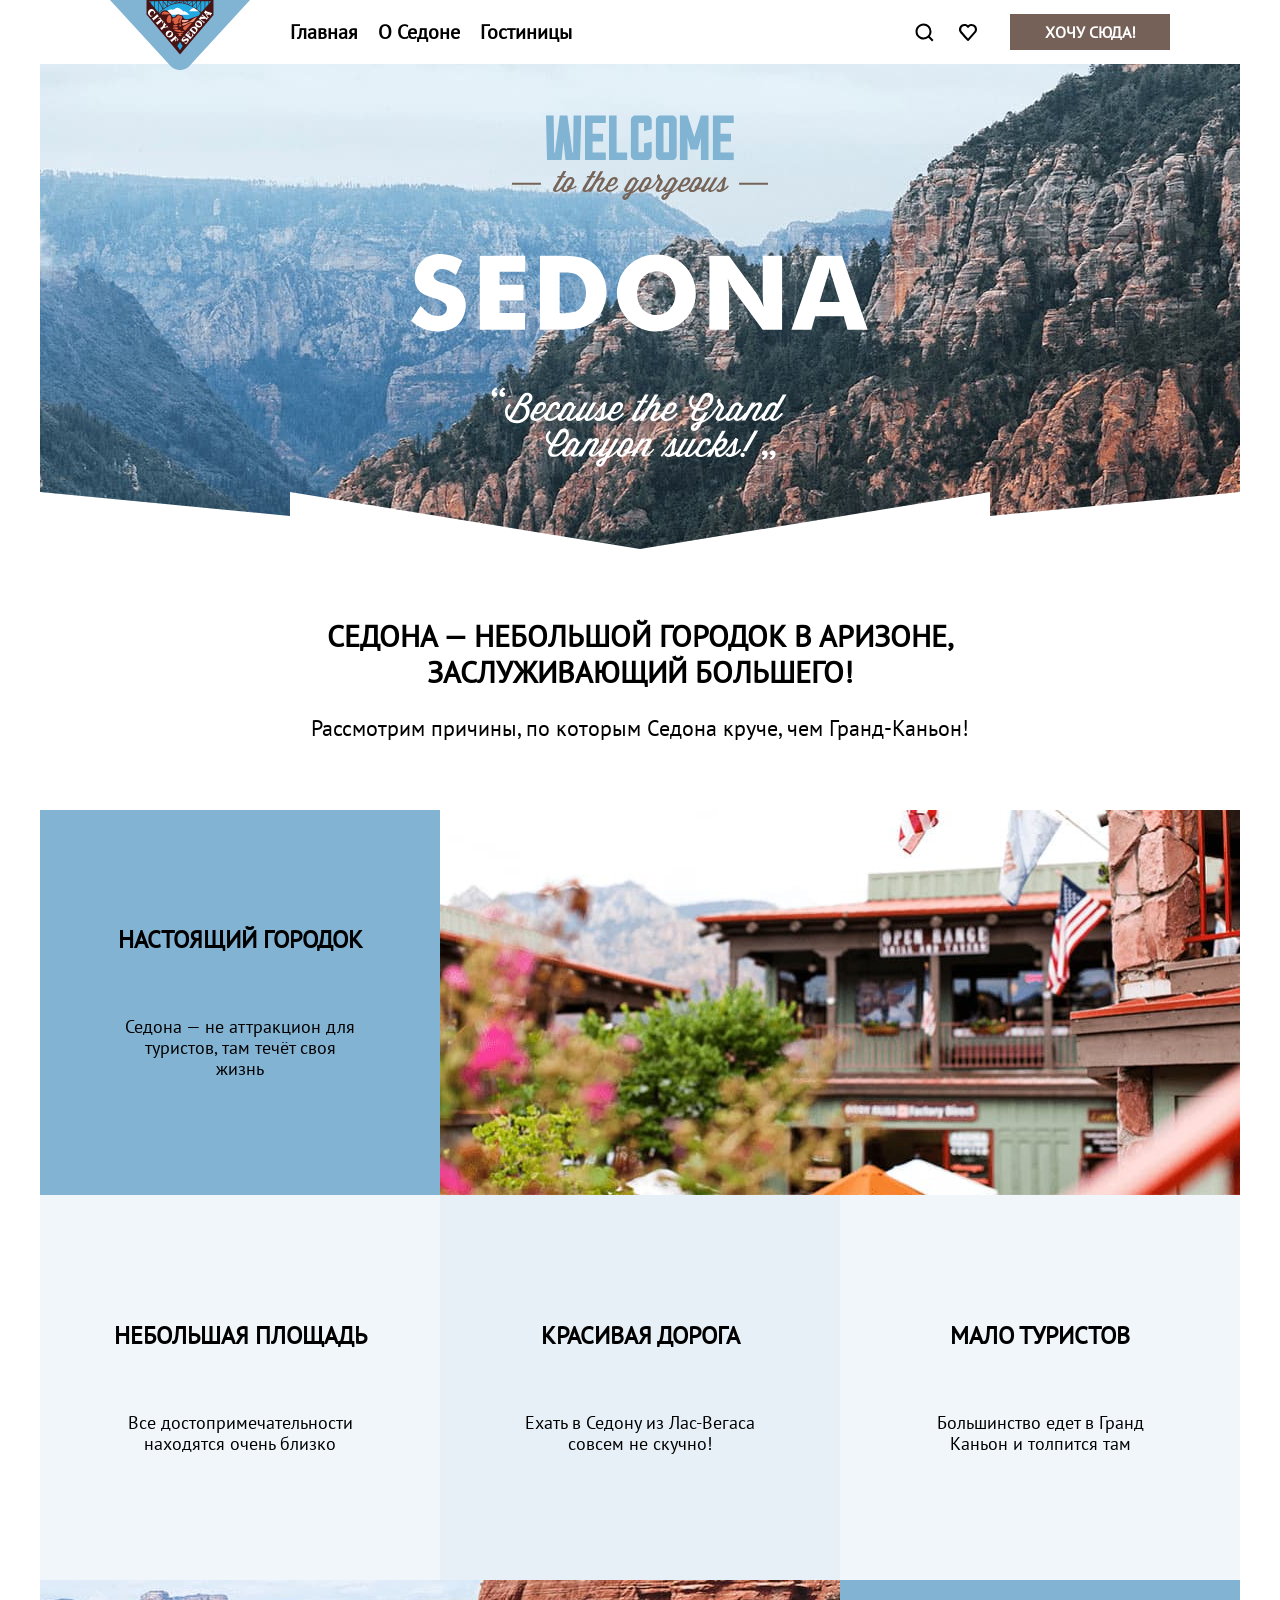
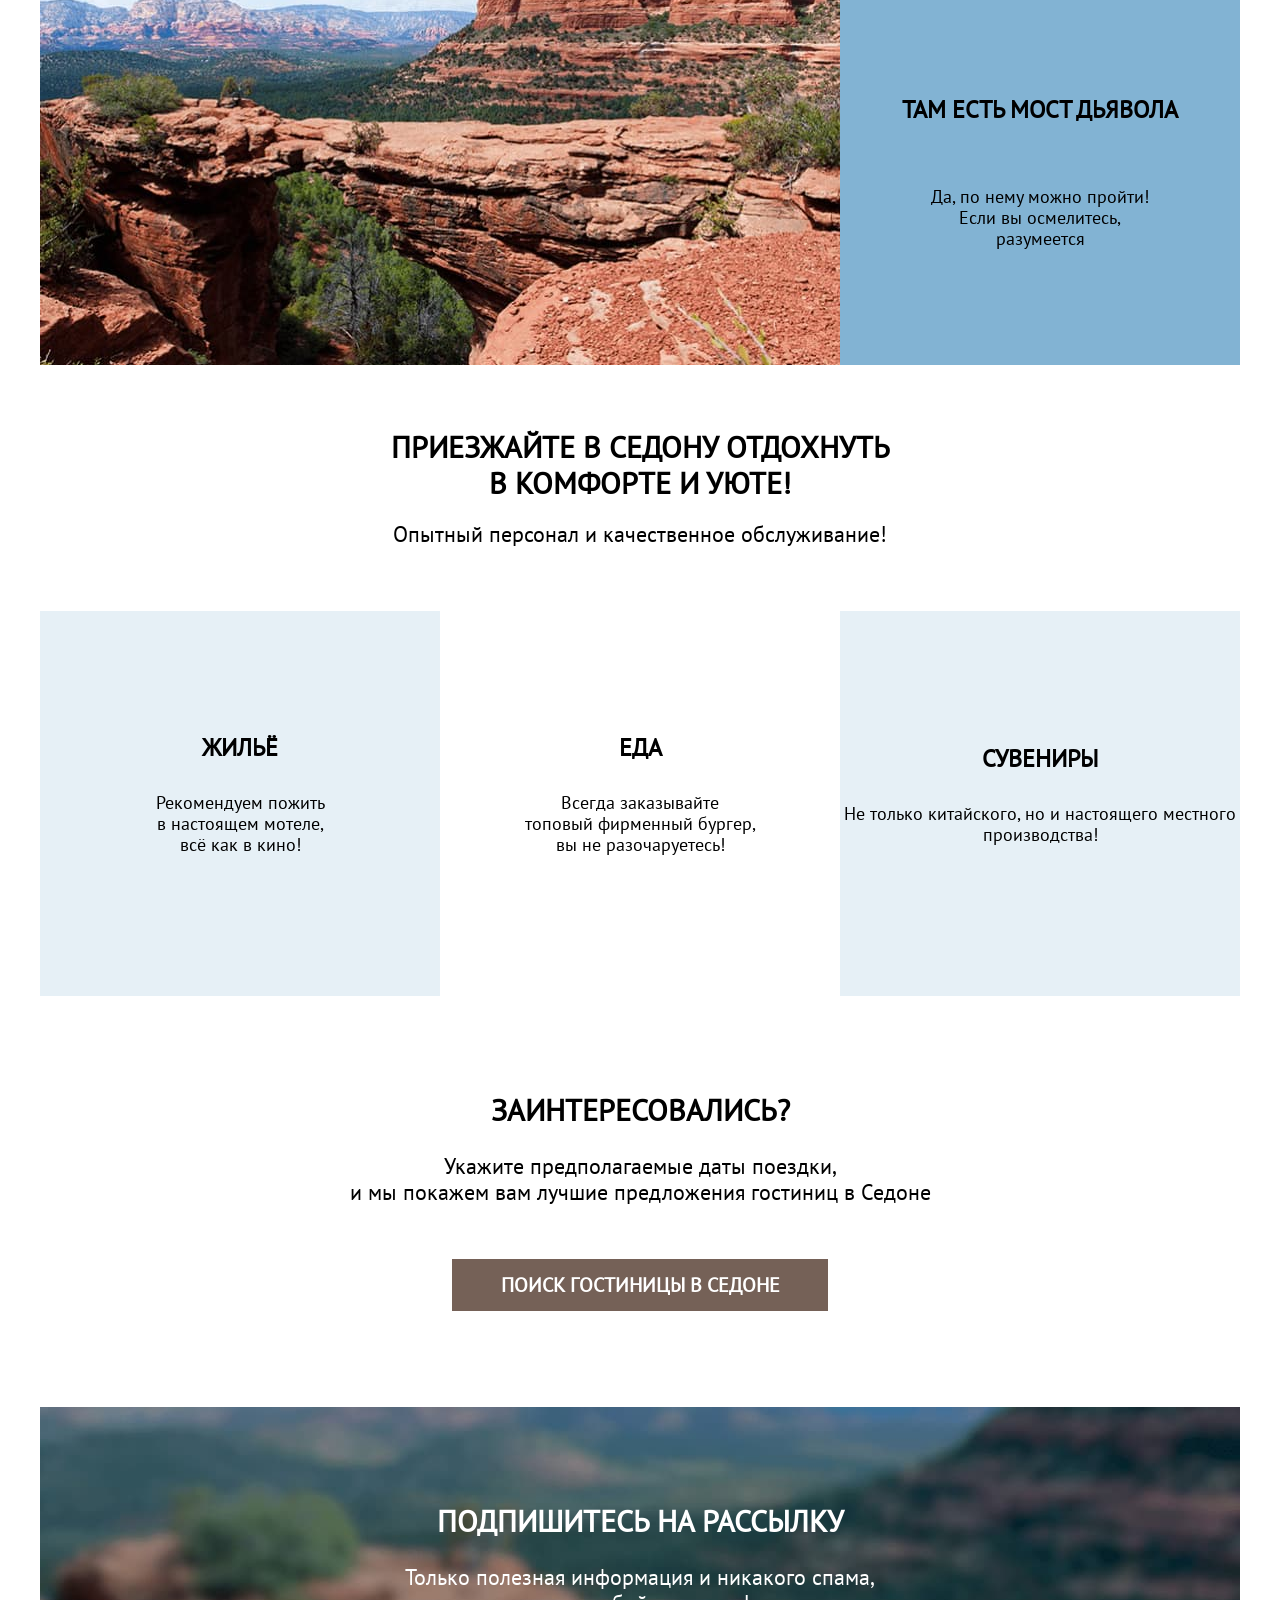
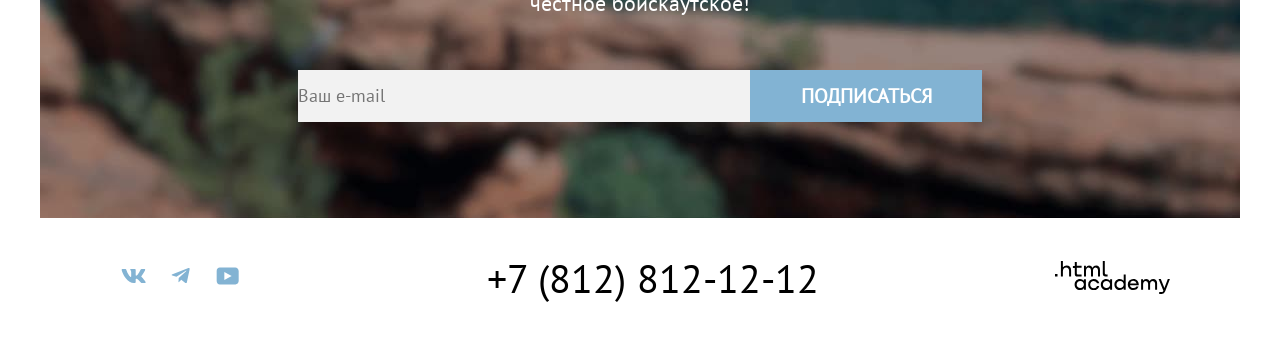
==== commit 2de5acfb: "Add files via upload" ====
--- a/index.html
+++ b/index.html
@@ -16,7 +16,7 @@
 
       <!-- Блок навигации -->
 
-      <ul class="navigation_list" >
+      <ul class="navigation_list">
         <li class="navigation_item navigation_item_current">
           <a class="navigation_link navigation_link_current" href="index.html" aria-current="page">Главная</a>
         </li>
@@ -32,18 +32,20 @@
 
       <ul class="navigation_user">
         <li class="navigation_item">
-          <a class="navigation_link" href="#">
-            <span class="visually_hidden">Поиск</span>
+          <a class="navigation_link search" href="#">
+            <span class="visually_hidden" hidden>Поиск</span>
           </a>
         </li>
         <li class="navigation_item">
-          <a class="navigation_link" href="#">
-            <span class="visually_hidden">Отелей в избранном:</span>
+          <a class="navigation_link favourite" href="#">
+            <span class="visually_hidden" hidden>Отелей в избранном:</span>
             <span class="favourites_counter"></span>
           </a>
         </li>
         <li class="navigation_item">
-          <a class="navigation_button button_brown" href="#">Хочу сюда!</a>
+          <a class="navigation_button button_brown" href="#">
+            <span>Хочу сюда!</span>
+          </a>
         </li>
       </ul>
     </nav>
@@ -63,7 +65,7 @@
     <section class="advantages">
 
       <div class="advantages_title_wrap">
-        <h2 class="advantages_title block_title">Седона — небольшой городок в Аризоне, заслуживающий большего!</h2>
+        <h2 class="advantages_title block_title">Седона — небольшой городок в Аризоне,<br> заслуживающий большего!</h2>
         <p class="advantages_description block_description">Рассмотрим причины, по которым Седона круче, чем Гранд-Каньон!</p>
       </div>
 
@@ -71,7 +73,7 @@
         <li class="advantages_item advantages_item_blue advantages_item_wrap">
           <div class="advantages_wrap">
             <h3 class="advantages_item_title item_title">Настоящий городок</h3>
-            <p class="advantages_item_description item_description">Седона — не аттракцион для туристов, там течёт своя жизнь</p>
+            <p class="advantages_item_description item_description">Седона — не аттракцион для<br> туристов, там течёт своя<br> жизнь</p>
           </div>
           <img class="advantages_pic" src="images/street.jpg" width="800" height="385" alt="Улица Седоны">
         </li>
@@ -81,19 +83,19 @@
           <li class="advantages_item advantages_item_light">
             <div class="advantages_wrap">
               <h3 class="advantages_item_title item_title">Небольшая площадь</h3>
-              <p class="advantages_item_description item_description">Все достопримечательности находятся очень близко</p>
+              <p class="advantages_item_description item_description">Все достопримечательности<br> находятся очень близко</p>
             </div>
           </li>
           <li class="advantages_item advantages_item_light_blue">
             <div class="advantages_wrap">
               <h3 class="advantages_item_title item_title">Красивая дорога</h3>
-              <p class="advantages_item_description item_description">Ехать в Седону из Лас-Вегаса совсем не скучно!</p>
+              <p class="advantages_item_description item_description">Ехать в Седону из Лас-Вегаса<br> совсем не скучно!</p>
             </div>
           </li>
           <li class="advantages_item advantages_item_light">
             <div class="advantages_wrap">
               <h3 class="advantages_item_title item_title">Мало туристов</h3>
-              <p class="advantages_item_description item_description">Большинство едет в Гранд Каньон и толпится там</p>
+              <p class="advantages_item_description item_description">Большинство едет в Гранд<br> Каньон и толпится там</p>
             </div>
           </li>
         </div>
@@ -102,7 +104,7 @@
           <img class="advantages_pic" src="images/bridge.jpg" width="800" height="385" alt="Мост Дьявола">
           <div class="advantages_wrap">
             <h3 class="advantages_item_title item_title">Там есть Мост Дьявола</h3>
-            <p class="advantages_item_description item_description">Да, по нему можно пройти! Если вы осмелитесь, разумеется</p>
+            <p class="advantages_item_description item_description">Да, по нему можно пройти!<br> Если вы осмелитесь,<br> разумеется</p>
           </div>
         </li>
       </ul>
@@ -112,48 +114,46 @@
 
     <section class="services">
       <div class="services_title_wrap">
-        <h2 class="services_title block_title">Приезжайте в Седону отдохнуть в комфорте и уюте!</h2>
+        <h2 class="services_title block_title">Приезжайте в Седону отдохнуть<br> в комфорте и уюте!</h2>
         <p class="services_description block_description">Опытный персонал и качественное обслуживание!</p>
       </div>
       <ul class="services_list">
         <li class="services_item">
           <h3 class="services_item_title item_title">Жильё</h3>
-          <p class="services_item_description item_description">Рекомендуем пожитьв настоящем мотеле, всё как в кино!</p>
+          <p class="services_item_description item_description">Рекомендуем пожить<br> в настоящем мотеле,<br> всё как в кино!</p>
         </li>
 
         <li class="services_item">
           <h3 class="services_item_title item_title">Еда</h3>
-          <p class="services_item_description item_description">Всегда заказывайте топовый фирменный бургер, вы не разочаруетесь!</p>
+          <p class="services_item_description item_description">Всегда заказывайте<br> топовый фирменный бургер,<br> вы не разочаруетесь!</p>
         </li>
 
         <li class="services_item">
           <h3 class="services_item_title item_title">Сувениры</h3>
-          <p class="services_item_description item_description">Не только китайского, но и настоящего местного производства!</p>
+          <p class="services_item_description item_description">Не только китайского, но и настоящего местного<br> производства!</p>
         </li>
       </ul>
     </section>
 
     <!-- Поиск гостиниц -->
 
-    <section class="hotels">
-      <h2 class="hotels_title block_title">Заинтересовались?</h2>
-      <p class="hotels_text block_description">Укажите предполагаемые даты поездки,<br>и мы покажем вам лучшие предложения гостиниц в Седоне</p>
+    <section class="hotels_search">
+      <h2 class="search_title block_title">Заинтересовались?</h2>
+      <p class="search_text block_description">Укажите предполагаемые даты поездки,<br>и мы покажем вам лучшие предложения гостиниц в Седоне</p>
       <button class="btn button_search button_brown" type="button">Поиск гостиницы в Седоне</button>
     </section>
 
     <!-- Рассылка -->
 
     <section class="subscribe page_subscribe">
-      <div class="subscribe_wrap">
-        <h2 class="subscribe_title block_title">Подпишитесь на рассылку</h2>
-        <p class="subscribe_text block_description">Только полезная информация и никакого спама,<br> честное бойскаутское!</p>
-        <form class="subscribe_form" action="https://echo.htmlacademy.ru/" method="post">
-          <label class="visually_hidden" for="subscribe_field" hidden>Введите Ваш E-mail</label>
-          <input class="input subscribe_field" type="email" name="subscribe_email" placeholder="Ваш e-mail" id="subscribe_field"
+      <h2 class="subscribe_title block_title">Подпишитесь на рассылку</h2>
+      <p class="subscribe_text block_description">Только полезная информация и никакого спама,<br> честное бойскаутское!</p>
+      <form class="subscribe_form" action="https://echo.htmlacademy.ru/" method="post">
+        <label class="visually_hidden" for="subscribe_field" hidden>Введите Ваш E-mail</label>
+        <input class="input subscribe_field" type="email" name="subscribe_email" placeholder="Ваш e-mail" id="subscribe_field"
             required>
-          <button class="btn subscribe_button button_blue" type="submit">Подписаться</button>
-        </form>
-      </div>
+        <button class="btn subscribe_button button_blue" type="submit">Подписаться</button>
+      </form>
     </section>
   </main>
 
@@ -164,20 +164,20 @@
       <h2 class="visually-hidden" hidden>Мы в социальных сетях</h2>
       <ul class="social_list">
         <li class="social_item">
-          <a class="social_button" href="https://vk.com/htmlacademy">
-            <span class="visually-hidden">VKontakte</span>
+          <a class="social_button button_vk" href="https://vk.com/htmlacademy">
+            <span class="visually-hidden" hidden>VKontakte</span>
           </a>
         </li>
 
         <li class="social_item">
-          <a class="social_button" href="https://t.me/htmlacademy">
-            <span class="visually-hidden">Telegram</span>
+          <a class="social_button button_tg" href="https://t.me/htmlacademy">
+            <span class="visually-hidden" hidden>Telegram</span>
           </a>
         </li>
 
         <li class="social_item">
-          <a class="social_button" href="https://www.youtube.com/user/htmlacademyru">
-            <span class="visually-hidden">YouTube</span>
+          <a class="social_button button_youtube" href="https://www.youtube.com/user/htmlacademyru">
+            <span class="visually-hidden" hidden>YouTube</span>
           </a>
         </li>
       </ul>
@@ -186,7 +186,7 @@
     <a class="footer_contact_phone" href="tel:+78128121212">+7 (812) 812-12-12</a>
 
     <a class="htmlacademy_link" href="https://htmlacademy.ru/intensive/htmlcss">
-      <span class="visually-hidden">Логотип сайта разработчика HTML Academy</span>
+      <span class="visually-hidden" hidden>Логотип сайта разработчика HTML Academy</span>
     </a>
   </footer>
 </body>
--- a/styles/styles.css
+++ b/styles/styles.css
@@ -24,7 +24,7 @@
   margin: 0 auto;
   display: flex;
   flex-direction: column;
-  min-height: 100%;
+  min-height: 100vh;
   font-family: "PT Sans", sans-serif;
   color: #000;
   background-color: #fff;
@@ -34,35 +34,36 @@
   flex-grow: 1;
 }
 
-.main_page {
-  text-align: center;
-}
-
 /* Блок навигации */
 
 .navigation {
   width: 1060px;
+  height: 64px;
   display: flex;
   margin: 0 auto;
 }
 
 .navigation_logo {
   width: 140px;
+  height: 70px;
+  margin-right: 30px;
+  position: relative;
 }
 
 .navigation_list {
   margin: 0;
   padding: 0;
-  width: 450px;
-  margin-left: 30px;
+  max-width: 500px;
   font-size: 20px;
   font-weight: 700;
   line-height: 24px;
-  text-align: left;
-  list-style: none;
-  display: flex;
-  justify-content: space-evenly;
+  list-style: none;
+  display: flex;
   align-items: center;
+}
+
+.navigation_list .navigation_item {
+  padding: 0 10px;
 }
 
 .navigation_list a {
@@ -75,27 +76,58 @@
 .navigation_user {
   margin: 0;
   padding: 0;
-  max-width: 320px;
-  margin-left: auto;
   font-size: 16px;
   line-height: 20px;
   font-weight: 700;
-  list-style: none;
-  display: flex;
-  justify-content: space-between;
+  max-width: 400px;
+  margin-left: auto;
+  list-style: none;
+  display: flex;
   align-items: center;
+}
+
+.navigation_user .navigation_item:not(:last-child) {
+  width: 44px;
+  height: 68px;
 }
 
 .navigation_user a {
   text-decoration: none;
-  text-align: center;
+}
+
+.search {
+  display: inline-block;
+  width: 44px;
+  height: 68px;
+  background: url("../images/search.svg") no-repeat center;
+}
+
+.favourite {
+  display: inline-block;
+  width: 44px;
+  height: 68px;
+  background: url("../images/heart.svg") no-repeat center;
 }
 
 .button_brown {
   background-color: #756157;
-  color: white;
+  color: #fff;
   text-transform: uppercase;
   font-weight: 700;
+  border: 0;
+  padding: 0;
+}
+
+.navigation_user .navigation_item:last-child {
+  padding-left: 20px;
+}
+
+.navigation_button {
+  display:flex;
+  width: 160px;
+  height: 36px;
+  justify-content: center;
+  align-items: center;
 }
 
 /* Приветствие */
@@ -103,10 +135,11 @@
 .page_welcome {
   background-color: lightblue;
   background-image: url("../images/overlap.svg"), url("../images/index_background.jpg");
-  background-position: bottom, center center;
+  background-position: bottom, center;
   background-repeat: no-repeat;
   background-size: 100% auto, cover;
-  padding: 51px 371px 82px;
+  padding-top: 51px;
+  padding-bottom: 82px;
 }
 
 .welcome {
@@ -117,12 +150,16 @@
 /* Заголовки и описания */
 
 .block_title{
+  margin-top: 0;
+  text-align: center;
   font-size: 30px;
   line-height: 36px;
   text-transform: uppercase;
 }
 
 .block_description {
+  margin-top:0;
+  text-align: center;
   font-size: 22px;
   line-height: 26px;
 }
@@ -131,19 +168,25 @@
   font-size: 24px;
   line-height: 28px;
   text-transform: uppercase;
+  text-align: center;
 }
 
 .item_description {
   font-size: 18px;
   line-height: 21px;
+  text-align: center;
 }
 
 /* Преимущества */
+
 .advantages_title_wrap {
-  width: 700px;
   margin: 69px auto;
 }
 
+.advantages_title {
+  margin-bottom: 25px;
+}
+
 .advantages_list{
   margin: 0;
   padding: 0;
@@ -155,6 +198,7 @@
 
 .advantages_item_wrap {
   display: flex;
+  flex-wrap: wrap;
 }
 
 .advantages_wrap {
@@ -162,19 +206,15 @@
   height: 385px;
   display: flex;
   flex-direction: column;
-  justify-content: space-evenly;
+  justify-content: center;
 }
 
 .advantages_item_title {
-  width: 175px;
-  height: 56px;
-  margin: 0 auto;
+  margin: 0 auto 62px;
 }
 
 .advantages_item_description {
-  width: 230px;
-  height: 63px;
-  margin: 0 auto;
+  margin: 0;
 }
 
 .advantages_item_blue {
@@ -194,14 +234,14 @@
 
 /* Услуги */
 .services_title_wrap {
-  width: 500px;
   margin: 64px auto;
 }
 
 .services_list {
-  display: flex;
-  margin: 0;
-  padding: 0;
+  margin: 0;
+  padding: 0;
+  display: flex;
+  flex-wrap: wrap;
 }
 
 .services_item {
@@ -210,15 +250,35 @@
   list-style: none;
   display: flex;
   flex-direction: column;
-  justify-content: space-evenly;
+  justify-content: center;
+}
+
+.services_item_title {
+  margin: 0 auto 30px;
+}
+
+.services_item_description {
+  margin-top: 0;
+  margin-inline: auto;
 }
 
 /* Поиск гостиниц */
-.hotels{
-  height: 406px;
+.hotels_search{
   display: flex;
   flex-direction: column;
   justify-content: center;
+  margin: 96px auto;
+}
+
+.services_title,
+.search_title
+.subscribe_title {
+  margin-bottom: 20px;
+}
+
+.search_text,
+.subscribe_text {
+  margin: 0 auto 54px;
 }
 
 .button_search {
@@ -245,31 +305,17 @@
 }
 
 .page_subscribe {
-  height: 414.86px;
   display: flex;
   flex-direction: column;
   justify-content: center;
-}
-
-.subscribe_wrap {
-  display: flex;
-  flex-direction: column;
-  width: 684ppx;
-  height: 214.86px;
-  margin: 0 auto;
-}
-
-.subscribe_title {
-  margin: 0 auto 20px;
-}
-
-.block_description {
-  margin: 0 auto 54px;
+  padding-block: 96px;
 }
 
 .subscribe_form {
   width: 684px;
-  display: flex;
+  height: 52px;
+  display: flex;
+  margin: 0 auto;
 }
 
 .button_blue {
@@ -277,6 +323,8 @@
   background-color: #82B3D3;
   font-weight: 700;
   text-transform: uppercase;
+  padding: 0;
+  border: 0;
 }
 
 .subscribe_field {
@@ -284,32 +332,50 @@
   border: 0;
   font-size: 18px;
   line-height: 24px;
+  background-color: #F2F2F2;
   width: 452px;
-  height: 52px;
-  background-color: #F2F2F2;
 }
 
 .subscribe_button {
-  padding: 0;
-  border: 0;
   font-size: 20px;
   line-height: 36px;
-  width: 232px;
-  height: 52px;
+  flex-grow: 1;
 }
 
 /* Подвал сайта */
+
 .page-footer {
-  height: 120px;
-  display: flex;
+  width: 1060px;
+  min-height: 120px;
+  margin: 0 auto;
+  display: flex;
+  align-items: center;
   justify-content: space-between;
-  align-items: center;
 }
 
 .social_list {
-  display: flex;
-  list-style: none;
-  justify-content: space-between;
+  padding: 0;
+  display: flex;
+  list-style: none;
+  max-width: 300px;
+}
+
+.social_button {
+  display: inline-block;
+  min-width: 47px;
+  min-height: 40px;
+}
+
+.button_vk {
+  background-image: url(../images/social_vk.svg);
+}
+
+.button_tg {
+  background-image: url(../images/social_telegram.svg);
+}
+
+.button_youtube {
+  background-image: url(../images/social_youtube.svg);
 }
 
 .footer_contact_phone {
@@ -319,14 +385,21 @@
   line-height: 40px;
 }
 
+.htmlacademy_link {
+  display: block;
+  width: 115px;
+  height: 33px;
+  background-image: url(../images/footer_logo.svg);
+}
+
 /* Страница каталога */
 
-.background {
+.filter_background_wrap {
   background-image: url("../images/catalog/header_background.jpg");
   color: #fff;
   background-size: cover;
   background-repeat: no-repeat;
-  height: 412px;
+  padding: 35px 70px 70px;
   margin-bottom: 50px;
 }
 
@@ -334,19 +407,16 @@
   font-size: 60px;
   line-height: 78px;
   margin: 0;
-  padding-top: 35px;
-  padding-left: 70px;
 }
 
 /* Хлебные крошки */
 
 .breadcrumbs {
   margin: 0;
-  list-style: none;
-  padding-left: 70px;
-  padding-bottom: 40px;
+  padding: 0;
+  list-style: none;
+  margin-bottom: 40px;
   display:flex;
-  width: 114px;
 }
 
 .breadcrumbs_item {
@@ -354,18 +424,21 @@
   line-height: 21px;
 }
 
+.breadcrumbs_item:nth-child(1) {
+  width: 13px;
+  height: 15px;
+  background: url(../images/catalog/home_icon.svg) no-repeat;
+  margin-right: 10px;
+}
+
 /* Фильтры для поиска */
 
 .catalog_filter {
-  padding-left: 70px;
   width: 1060px;
-  min-height: 160px;
 }
 
 .catalog_filter_form {
   display: flex;
-  justify-content: space-between;
-  max-height: 200px;
 }
 
 .catalog_filter_title {
@@ -386,22 +459,15 @@
   margin-right: 70px;
 }
 
-.catalog_filter_group:nth-child(2) {
-  margin-right: auto;
-}
-
 .catalog_filter_list {
   padding: 0;
   margin: 0;
   display: flex;
   flex-direction: column;
-}
-
-.catalog_filter_item {
-  list-style: none;
-}
-
-.catalog_filter_item + .catalog_filter_item {
+  list-style: none;
+}
+
+.catalog_filter_item:not(:first-child) {
   margin-top: 16px;
 }
 
@@ -413,19 +479,21 @@
 .control_input {
   font-size: 18px;
   line-height: 24px;
-  max-width: 143px;
 }
 
 .price_wrap {
   width: 288px;
-  height: 160px;
+  margin-left: auto;
   margin-right: 70px;
 }
 
 .control_wrap {
   width: 288px;
   display: flex;
-  justify-content: space-between;
+}
+
+.control_wrap .control:nth-child(1) {
+  margin-right: 2px;
 }
 
 .price_control {
@@ -438,7 +506,7 @@
 .button_wrap {
   display: flex;
   flex-direction: column;
-  justify-content: space-evenly;
+  margin-top: 56px;
 }
 
 .button_apply,
@@ -448,11 +516,18 @@
   text-transform: uppercase;
   font-weight: 700;
   color: #fff;
+  padding: 0;
+  border: 0;
+  width: 191px;
+  height: 36px;
+}
+
+.button_apply {
+  margin-bottom: 32px;
 }
 
 .button_reset {
   background-color: transparent;
-  border: none;
 }
 
 /* Отображение каталога */
@@ -462,7 +537,6 @@
   width: 1060px;
   margin: 0 auto;
   justify-content: space-between;
-  height: 49px;
   margin-bottom: 40px;
 }
 
@@ -473,6 +547,55 @@
 
 .select {
   margin-right: 70px;
+  width: 292px;
+  height: 49px;
+  border: 2px solid #e5e5e5;
+  border-radius: 4px;
+}
+
+.sort_list {
+  list-style: none;
+  margin: 0;
+  padding: 0;
+  display: flex;
+  max-width: 300px;
+}
+
+.sort_item {
+  width: 48px;
+  height: 48px;
+  display: flex;
+  justify-content: center;
+  align-items: center;
+  box-sizing: border-box;
+  border: 2px solid #e5e5e5;
+  border-radius: 4px;
+}
+
+.sort_item_current {
+  border-color: #000;
+}
+
+.sort_item:not(:last-child) {
+  margin-right: 8px;
+}
+
+.sort {
+  display: inline-block;
+  width: 16px;
+  height: 14px;
+}
+
+.icon_tile {
+  background: url(../images/catalog/tile.svg);
+}
+
+.icon_card {
+  background: url(../images/catalog/card.svg);
+}
+
+.icon_list {
+  background: url(../images/catalog/list.svg);
 }
 
 /* Сортировка */
@@ -489,49 +612,51 @@
 .hotels_list {
   padding: 0;
   width: 1060px;
-  height: 896px;
   margin: 0 auto;
   display: flex;
   flex-wrap: wrap;
   list-style: none;
-  justify-content: space-between;
-  align-content: space-between;
+  gap: 20px;
   margin-bottom: 80px;
 }
 
 .hotels_card {
+  box-sizing: border-box;
   width: 340px;
   height: 438px;
-}
-
-.hotels_image {
-  display: block;
-  margin: 0 auto;
+  border: 1px solid #e5e5e5;
+  border-radius: 4px;
+  padding: 20px;
+  display:flex;
+  flex-direction: column;
+  gap: 16px;
+}
+
+.hotels_link {
+  height: 212px;
 }
 
 .hotels_title {
+  margin: 0;
   font-size: 24px;
   line-height: 28px;
   font-weight: 700;
-  width: 300px;
-  height: 28px;
-  margin: 16px auto;
 }
 
 .hotels_type_and_price {
+  margin: 0;
   width: 300px;
   height: 21px;
-  margin: 16px auto;
   display: flex;
   justify-content: space-between;
 }
 
 .hotels_buttons {
+  margin: 0;
   width: 300px;
   height: 36px;
   font-size: 16px;
   line-height: 20px;
-  margin: 16px auto;
   display: flex;
   justify-content: space-between;
 }
@@ -541,7 +666,6 @@
   height: 37px;
   display: flex;
   justify-content: space-between;
-  margin: 16px auto;
 }
 
 .rating_star {
@@ -574,22 +698,16 @@
 /* Пагинация */
 
 .pagination_list {
+  padding: 0;
+  width: 1060px;
+  height: 60px;
   margin: 0 auto 60px;
-  padding: 0;
-  width: 1060px;
-  display: flex;
-  height: 60px;
+  display: flex;
   list-style: none;
 }
 
 .pagination_item {
   width: 60px;
-  height: 60px;
-  text-align: center;
-}
-
-.pagination_item:not(:last-child) {
-  margin-right: 8px;
 }
 
 .pagination_link {
@@ -598,6 +716,15 @@
   background-color: #82B3D3;
   font-size: 20px;
   line-height: 36px;
+  display: flex;
+  width: 60px;
+  height: 60px;
+  justify-content: center;
+  align-items: center;
+}
+
+.pagination_item:not(:last-child) {
+  margin-right: 8px;
 }
 
 .pagination_link_current {
@@ -606,6 +733,11 @@
   font-weight: 700;
 }
 
+.pagination_more {
+  color: #000;
+  background-color: #fff;
+}
+
 /* Рассылка */
 
 .catalog_subscribe {
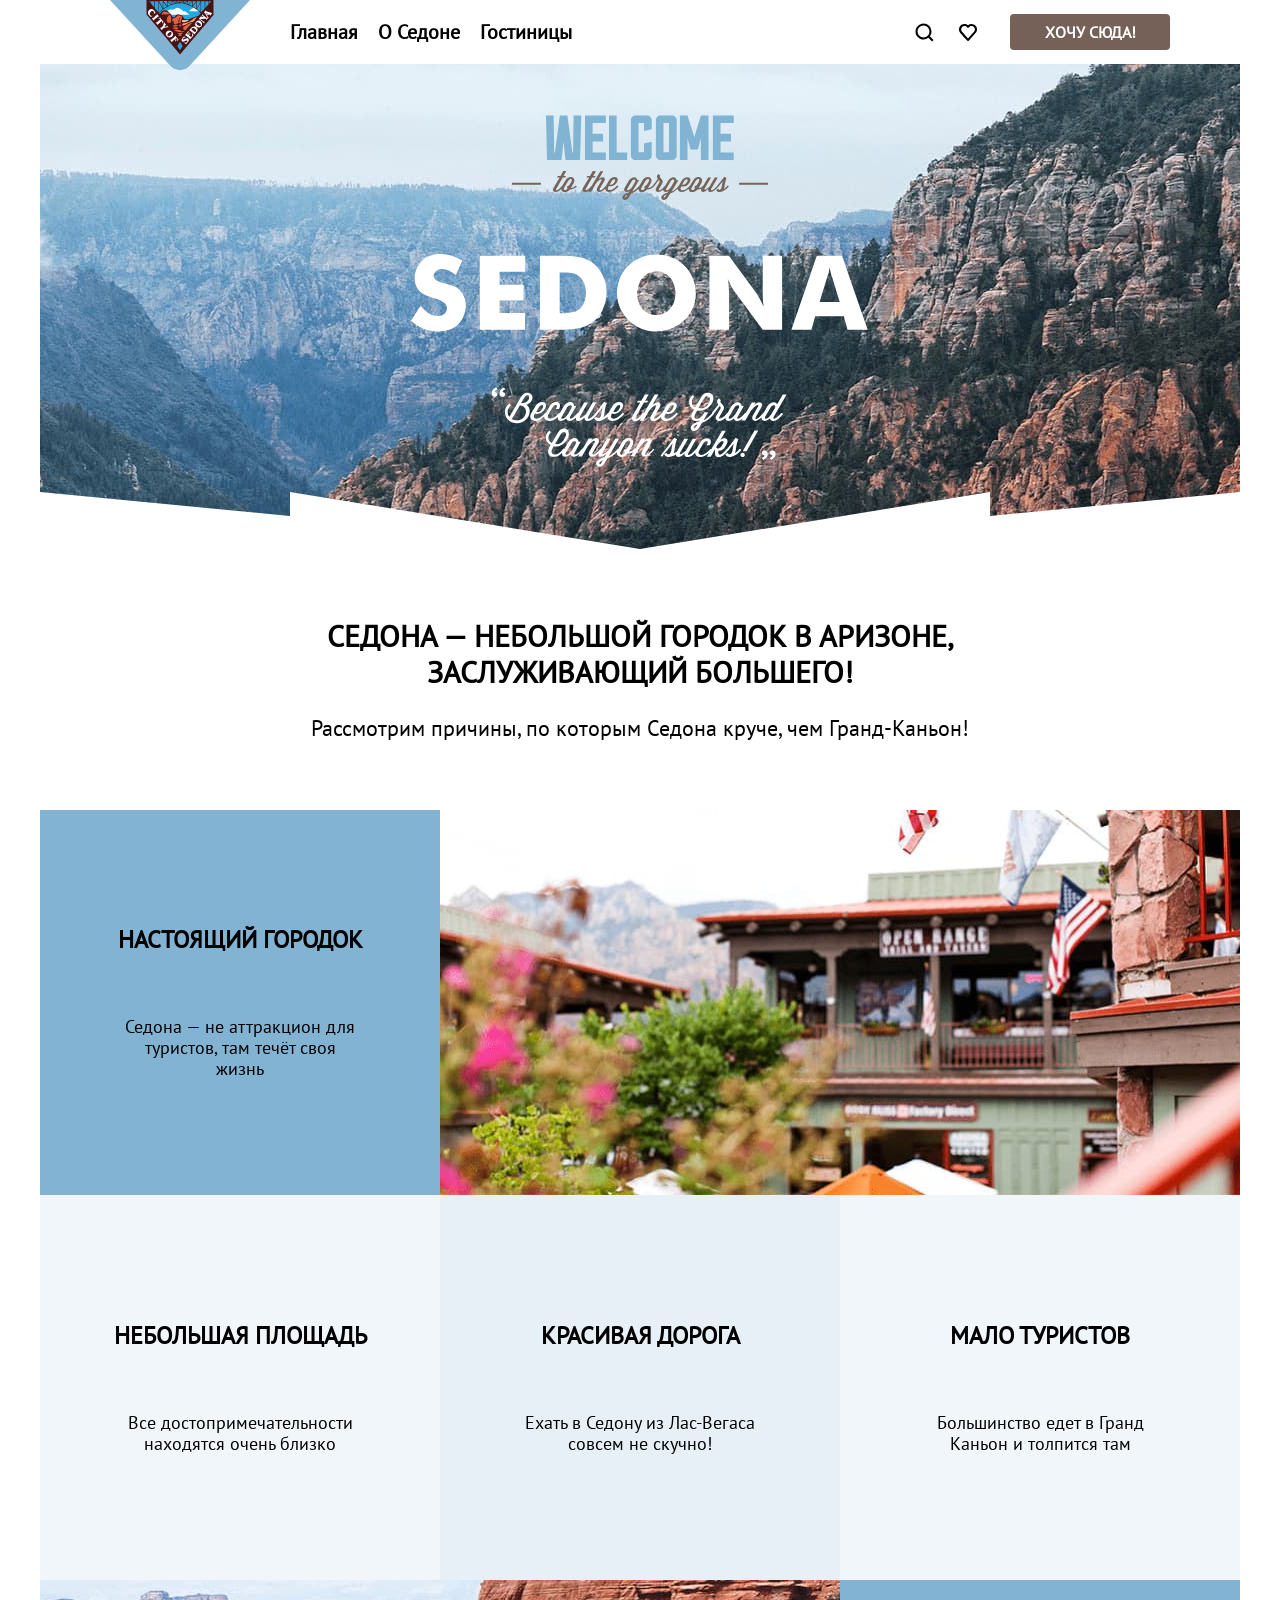
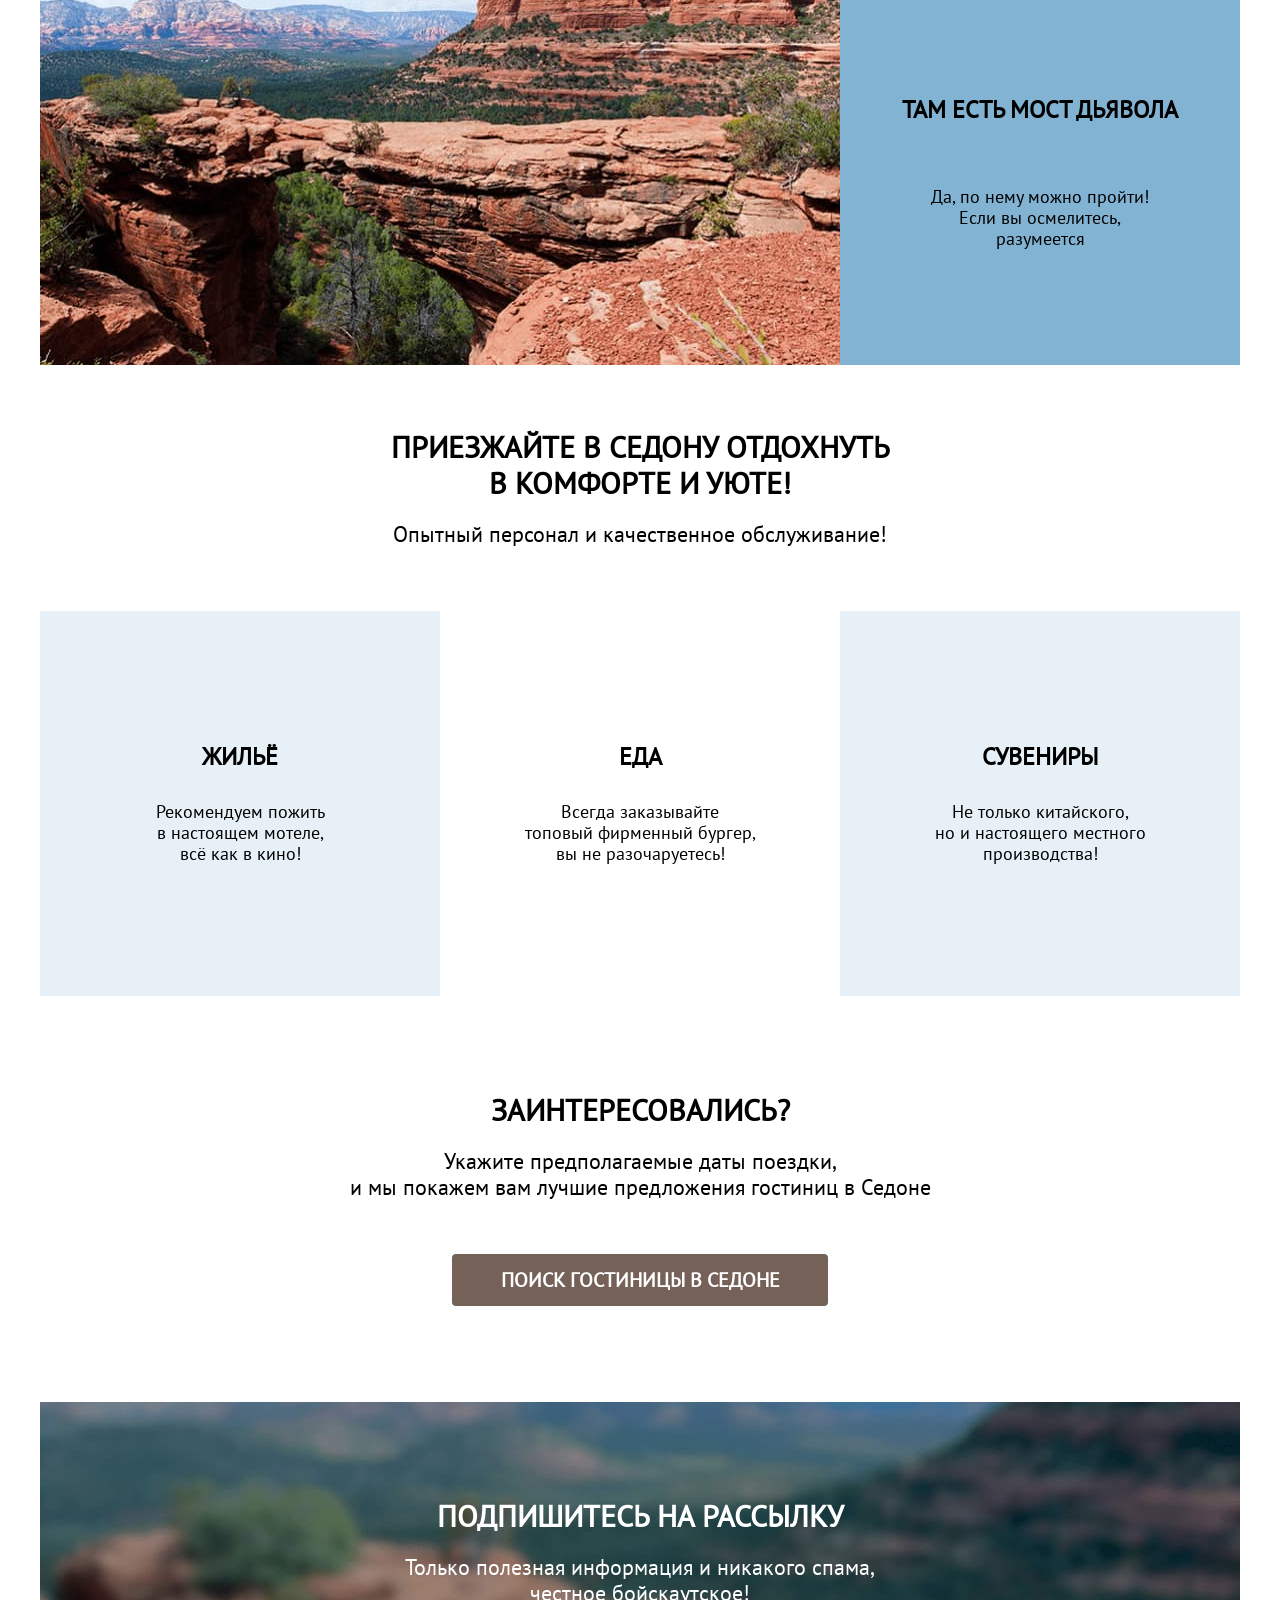
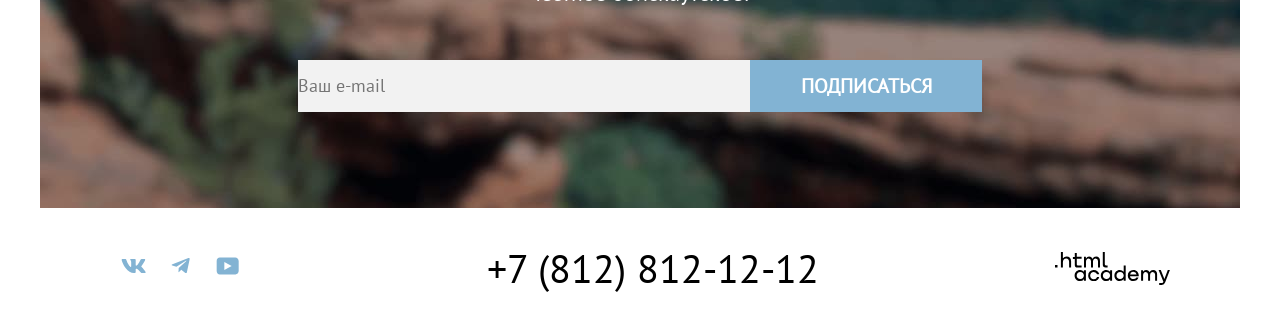
==== commit 3a6aaf3c: "Add files via upload" ====
--- a/index.html
+++ b/index.html
@@ -130,7 +130,7 @@
 
         <li class="services_item">
           <h3 class="services_item_title item_title">Сувениры</h3>
-          <p class="services_item_description item_description">Не только китайского, но и настоящего местного<br> производства!</p>
+          <p class="services_item_description item_description">Не только китайского,<br> но и настоящего местного<br> производства!</p>
         </li>
       </ul>
     </section>
--- a/styles/styles.css
+++ b/styles/styles.css
@@ -116,6 +116,7 @@
   font-weight: 700;
   border: 0;
   padding: 0;
+  border-radius: 4px;
 }
 
 .navigation_user .navigation_item:last-child {
@@ -150,7 +151,7 @@
 /* Заголовки и описания */
 
 .block_title{
-  margin-top: 0;
+  margin: 0;
   text-align: center;
   font-size: 30px;
   line-height: 36px;
@@ -158,7 +159,7 @@
 }
 
 .block_description {
-  margin-top:0;
+  margin:0;
   text-align: center;
   font-size: 22px;
   line-height: 26px;
@@ -180,11 +181,10 @@
 /* Преимущества */
 
 .advantages_title_wrap {
-  margin: 69px auto;
-}
-
-.advantages_title {
-  margin-bottom: 25px;
+  padding-block: 69px;
+  display: flex;
+  flex-direction: column;
+  gap: 25px;
 }
 
 .advantages_list{
@@ -234,7 +234,10 @@
 
 /* Услуги */
 .services_title_wrap {
-  margin: 64px auto;
+  padding-block: 64px;
+  display: flex;
+  flex-direction: column;
+  gap: 20px;
 }
 
 .services_list {
@@ -254,12 +257,12 @@
 }
 
 .services_item_title {
-  margin: 0 auto 30px;
+  margin-top: 0;
+  margin-bottom: 30px;
 }
 
 .services_item_description {
-  margin-top: 0;
-  margin-inline: auto;
+  margin: 0;
 }
 
 /* Поиск гостиниц */
@@ -267,18 +270,9 @@
   display: flex;
   flex-direction: column;
   justify-content: center;
-  margin: 96px auto;
-}
-
-.services_title,
-.search_title
-.subscribe_title {
-  margin-bottom: 20px;
-}
-
-.search_text,
-.subscribe_text {
-  margin: 0 auto 54px;
+  align-items: center;
+  gap: 20px;
+  padding-block: 96px;
 }
 
 .button_search {
@@ -286,7 +280,7 @@
   line-height: 36px;
   width: 376px;
   height: 52px;
-  margin: 0 auto;
+  margin-top: 34px;
 }
 
 /* Рассылка */
@@ -308,14 +302,16 @@
   display: flex;
   flex-direction: column;
   justify-content: center;
+  align-items: center;
   padding-block: 96px;
+  gap: 20px;
 }
 
 .subscribe_form {
   width: 684px;
   height: 52px;
   display: flex;
-  margin: 0 auto;
+  margin-top:34px;
 }
 
 .button_blue {
@@ -400,13 +396,13 @@
   background-size: cover;
   background-repeat: no-repeat;
   padding: 35px 70px 70px;
-  margin-bottom: 50px;
 }
 
 .inner-header_title {
   font-size: 60px;
   line-height: 78px;
   margin: 0;
+  margin-bottom: 8px;
 }
 
 /* Хлебные крошки */
@@ -433,10 +429,6 @@
 
 /* Фильтры для поиска */
 
-.catalog_filter {
-  width: 1060px;
-}
-
 .catalog_filter_form {
   display: flex;
 }
@@ -465,10 +457,14 @@
   display: flex;
   flex-direction: column;
   list-style: none;
-}
-
-.catalog_filter_item:not(:first-child) {
-  margin-top: 16px;
+  gap: 16px;
+}
+
+.catalog_filter_item .control_input {
+  width: 20px;
+  height: 20px;
+  margin: 0;
+  margin-right: 16px;
 }
 
 .control_label {
@@ -524,6 +520,7 @@
 
 .button_apply {
   margin-bottom: 32px;
+  border-radius: 4px;
 }
 
 .button_reset {
@@ -532,11 +529,12 @@
 
 /* Отображение каталога */
 
+.catalog_hotels {
+  padding: 50px 70px 60px;
+}
+
 .sort_wrap {
   display: flex;
-  width: 1060px;
-  margin: 0 auto;
-  justify-content: space-between;
   margin-bottom: 40px;
 }
 
@@ -611,8 +609,7 @@
 
 .hotels_list {
   padding: 0;
-  width: 1060px;
-  margin: 0 auto;
+  margin: 0;
   display: flex;
   flex-wrap: wrap;
   list-style: none;
@@ -645,8 +642,6 @@
 
 .hotels_type_and_price {
   margin: 0;
-  width: 300px;
-  height: 21px;
   display: flex;
   justify-content: space-between;
 }
@@ -659,13 +654,41 @@
   line-height: 20px;
   display: flex;
   justify-content: space-between;
+  margin-top: auto;
+}
+
+.hotels_button {
+  text-decoration: none;
+  width: 140px;
+  height: 36px;
+  display: flex;
+  justify-content: center;
+  align-items: center;
+}
+
+.button_favourites {
+  border: 0;
+  padding: 0;
+  width: 140px;
+  height: 36px;
+  font-size: 16px;
+  line-height: 20px;
+  text-transform: uppercase;
+  text-align: center;
+  border-radius: 4px;
+}
+
+.button_green {
+  color: #fff;
+  background-color: #7DB54F;
+  font-weight: 700;
 }
 
 .rating_wrap {
-  width: 300px;
-  height: 37px;
+  min-height: 37px;
   display: flex;
   justify-content: space-between;
+  align-items: center;
 }
 
 .rating_star {
@@ -678,32 +701,23 @@
   line-height: 20px;
   background-color: #F2F2F2;
   text-transform: uppercase;
-}
-
-.button_favourites {
-  border: 0;
-  padding: 0;
-  font-size: 16px;
-  line-height: 20px;
-  text-transform: uppercase;
-  text-align: center;
-}
-
-.button_green {
-  color: #fff;
-  background-color: #7DB54F;
-  font-weight: 700;
+  width: 140px;
+  min-height: 37px;
+  display: flex;
+  align-items: center;
+  justify-content: center;
+  border-radius: 4px;
 }
 
 /* Пагинация */
 
 .pagination_list {
   padding: 0;
-  width: 1060px;
+  margin: 0;
   height: 60px;
-  margin: 0 auto 60px;
-  display: flex;
-  list-style: none;
+  display: flex;
+  list-style: none;
+  gap: 8px;
 }
 
 .pagination_item {
@@ -721,10 +735,7 @@
   height: 60px;
   justify-content: center;
   align-items: center;
-}
-
-.pagination_item:not(:last-child) {
-  margin-right: 8px;
+  border-radius: 4px;
 }
 
 .pagination_link_current {
@@ -739,7 +750,3 @@
 }
 
 /* Рассылка */
-
-.catalog_subscribe {
-  text-align: center;
-}
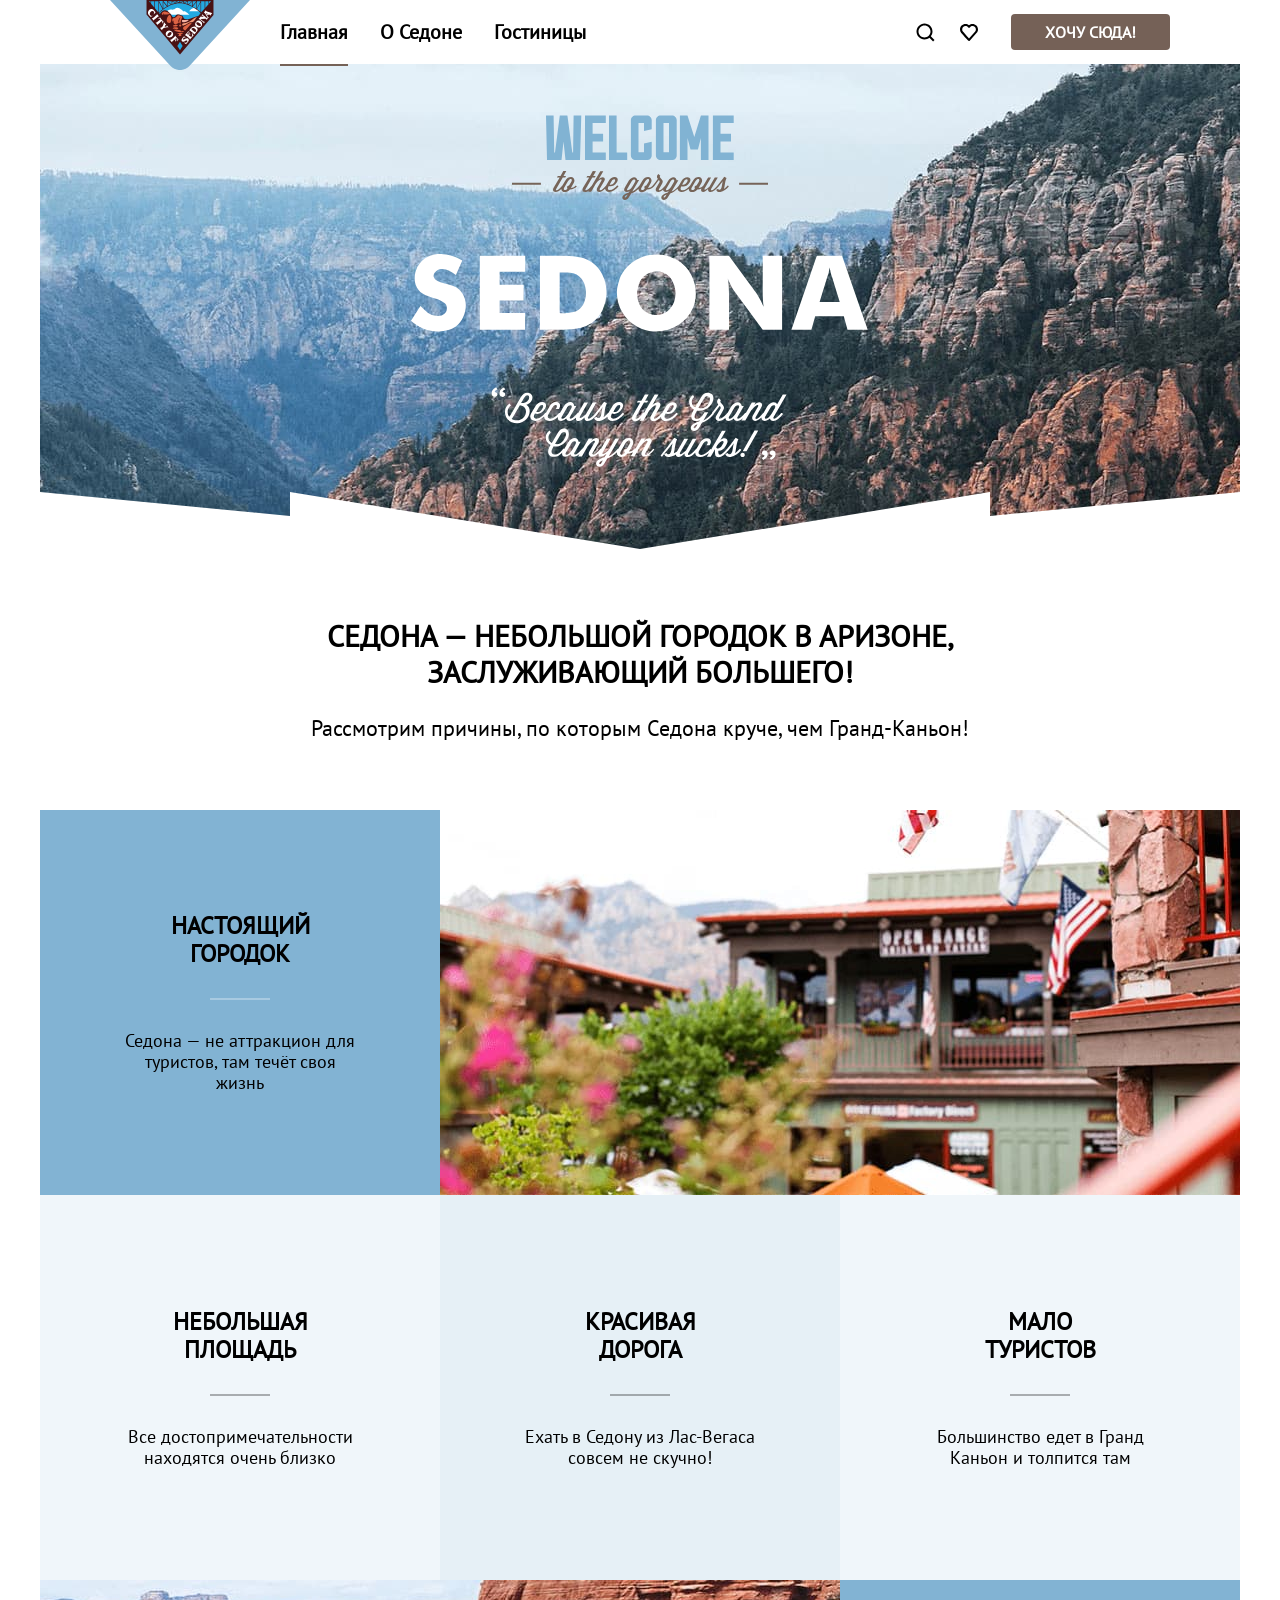
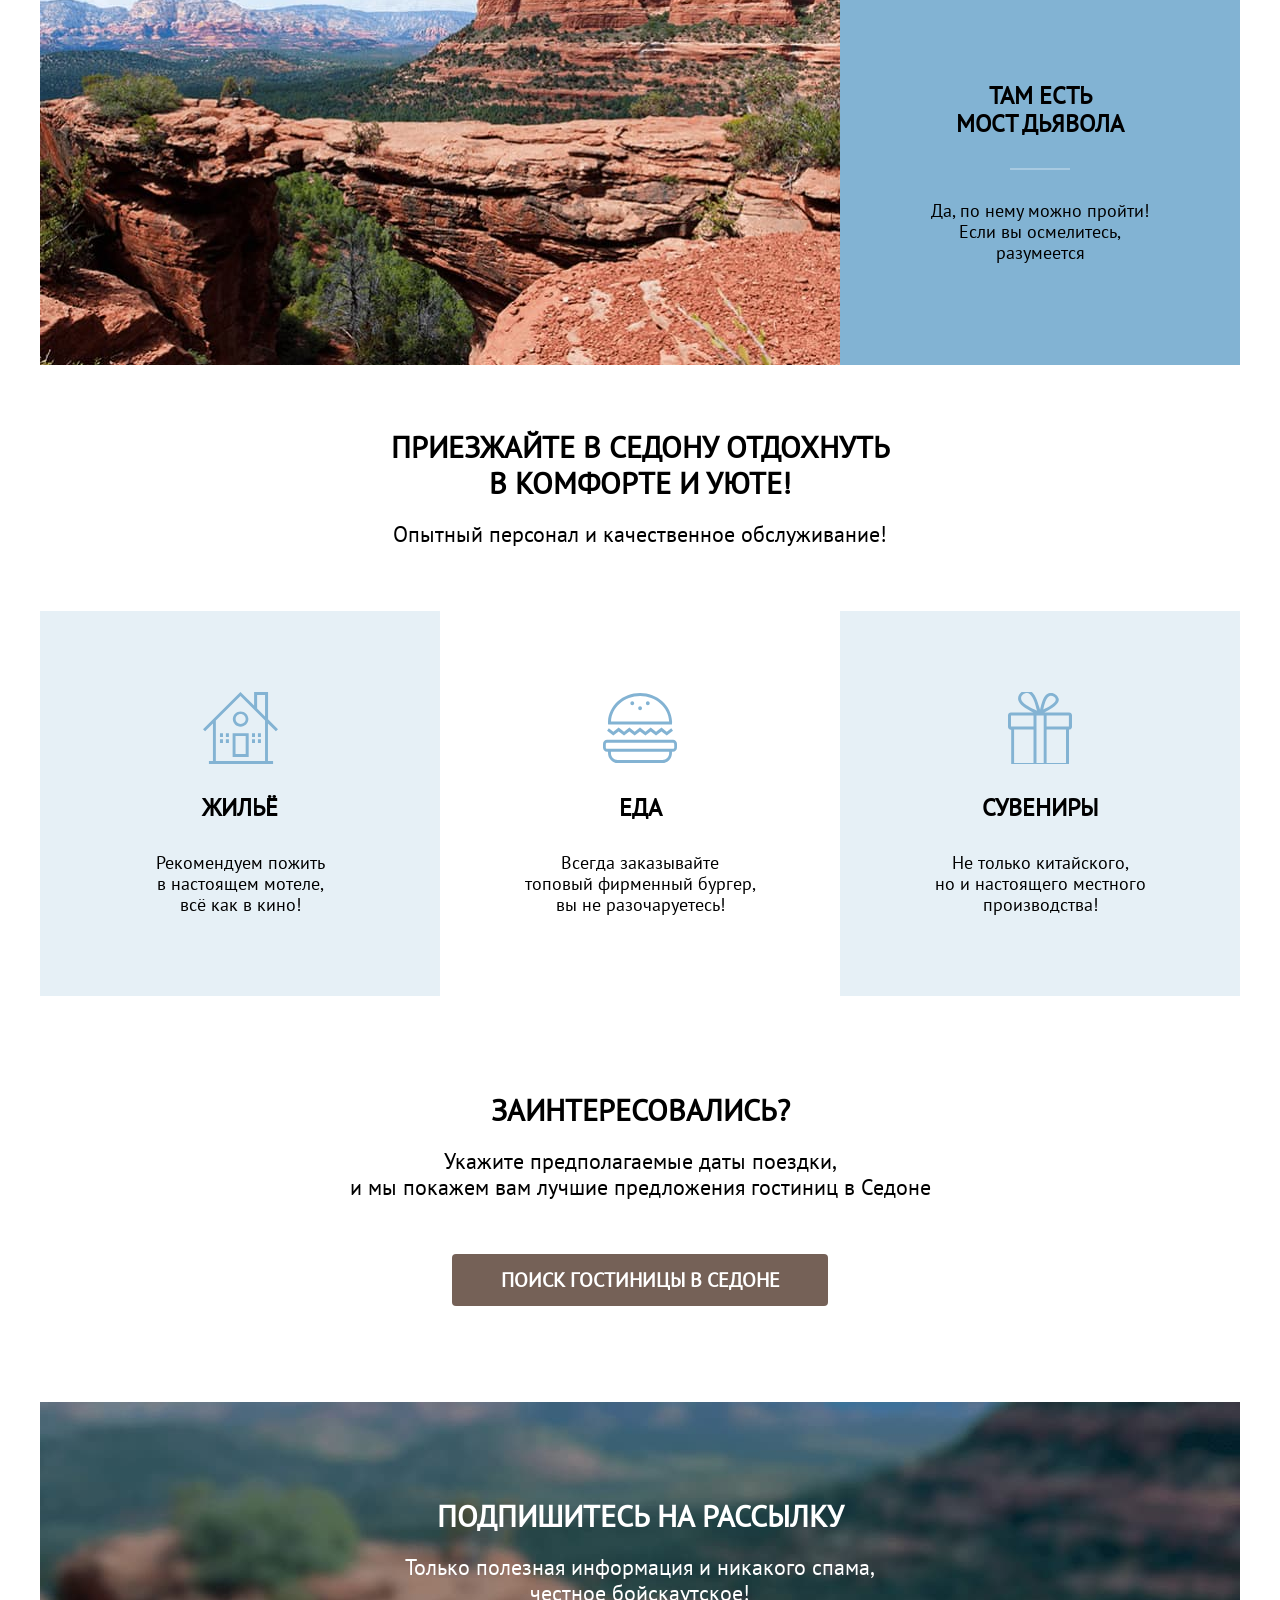
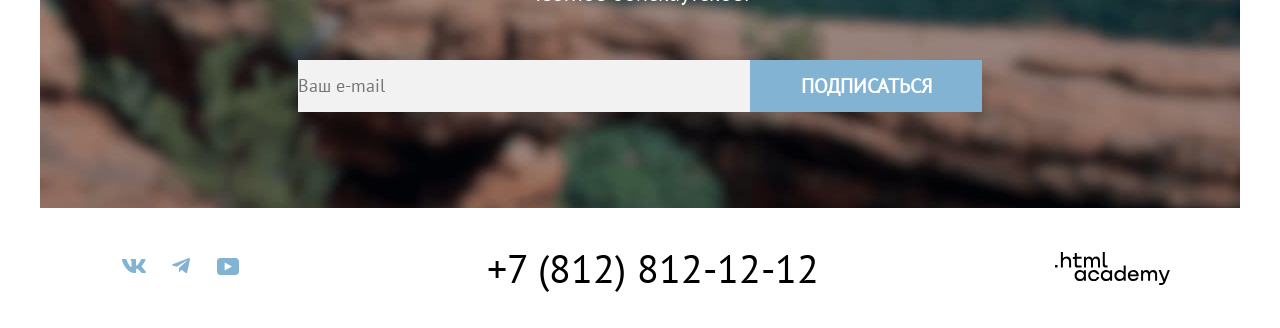
==== commit 5fe9e907: "Add files via upload" ====
--- a/index.html
+++ b/index.html
@@ -5,6 +5,7 @@
   <meta charset="utf-8">
   <link rel="stylesheet" href="styles/styles.css">
   <title>Седона</title>
+  <link rel="icon" href="favicon.ico" sizes="16x16">
 </head>
 
 <body>
@@ -17,7 +18,7 @@
       <!-- Блок навигации -->
 
       <ul class="navigation_list">
-        <li class="navigation_item navigation_item_current">
+        <li class="navigation_item">
           <a class="navigation_link navigation_link_current" href="index.html" aria-current="page">Главная</a>
         </li>
         <li class="navigation_item">
@@ -33,20 +34,24 @@
       <ul class="navigation_user">
         <li class="navigation_item">
           <a class="navigation_link search" href="#">
-            <span class="visually_hidden" hidden>Поиск</span>
+            <svg class="navigation_link_icon" aria-hidden="true" focusable="false" xmlns="http://www.w3.org/2000/svg" width="20" height="20" fill="none" viewBox="0 0 20 20">
+              <path fill="#000" d="m19.5 18.008-3.7-3.68c1-1.292 1.7-2.983 1.7-4.872 0-4.376-3.6-7.956-8-7.956s-8 3.68-8 8.055c0 4.376 3.6 7.956 8 7.956 1.8 0 3.5-.597 4.9-1.69l3.7 3.679zm-10-2.486c-3.3 0-6-2.685-6-5.967s2.7-5.967 6-5.967 6 2.685 6 5.967-2.7 5.967-6 5.967"/>
+            </svg>
+            <span class="visually_hidden">Поиск</span>
           </a>
         </li>
         <li class="navigation_item">
           <a class="navigation_link favourite" href="#">
-            <span class="visually_hidden" hidden>Отелей в избранном:</span>
+            <svg class="navigation_link_icon" aria-hidden="true" focusable="false" xmlns="http://www.w3.org/2000/svg" width="18" height="17" fill="none" viewBox="0 0 18 17">
+              <path fill="#000" d="M8.9 17c-.3 0-.6-.1-.8-.4-5.4-6.1-6.7-7.5-7-7.9C.4 7.8 0 6.6 0 5.4 0 2.4 2.4 0 5.5 0 6.8 0 8 .5 9 1.3 10 .5 11.3 0 12.5 0c3 0 5.5 2.4 5.5 5.4 0 1.3-.5 2.5-1.3 3.4l-7 7.9c-.2.2-.4.3-.8.3m-6-9.5c.3.4 3.5 4 6.1 6.9l6.2-7c.5-.5.7-1.2.7-2 0-1.8-1.5-3.3-3.3-3.3-1 0-2 .5-2.7 1.3-.3.3-.6.4-.9.4s-.6-.2-.8-.4c-.7-.8-1.7-1.3-2.7-1.3-1.8 0-3.3 1.5-3.3 3.3-.1.9.3 1.6.7 2.1q-.15 0 0 0"/>
+            </svg>
+            <span class="visually_hidden">Отелей в избранном:</span>
             <span class="favourites_counter"></span>
           </a>
         </li>
-        <li class="navigation_item">
-          <a class="navigation_button button_brown" href="#">
-            <span>Хочу сюда!</span>
-          </a>
-        </li>
+        <a class="navigation_button button_brown" href="#">
+          <span>Хочу сюда!</span>
+        </a>
       </ul>
     </nav>
   </header>
@@ -56,7 +61,7 @@
     <!-- Приветствие -->
 
     <section class="page_welcome">
-      <h1 class="visually-hidden" hidden>Сайт города Седона</h1>
+      <h1 class="visually_hidden">Сайт города Седона</h1>
       <img class="welcome" src="images/welcome.svg" width="458" height="352" alt="Welcome to the gorgeous Sedona, because the Grand Canyon sucks!">
     </section>
 
@@ -70,40 +75,37 @@
       </div>
 
       <ul class="advantages_list">
-        <li class="advantages_item advantages_item_blue advantages_item_wrap">
+        <li class="advantages_item advantages_item_blue">
           <div class="advantages_wrap">
-            <h3 class="advantages_item_title item_title">Настоящий городок</h3>
+            <h3 class="advantages_item_title item_title item_title_img">Настоящий<br> городок</h3>
             <p class="advantages_item_description item_description">Седона — не аттракцион для<br> туристов, там течёт своя<br> жизнь</p>
           </div>
-          <img class="advantages_pic" src="images/street.jpg" width="800" height="385" alt="Улица Седоны">
         </li>
+        <img class="advantages_img_1" src="images/street.jpg" width="800" height="385" alt="Улица Седоны">
 
-
-        <div class="advantages_item_wrap">
           <li class="advantages_item advantages_item_light">
             <div class="advantages_wrap">
-              <h3 class="advantages_item_title item_title">Небольшая площадь</h3>
+              <h3 class="advantages_item_title item_title">Небольшая<br> площадь</h3>
               <p class="advantages_item_description item_description">Все достопримечательности<br> находятся очень близко</p>
             </div>
           </li>
           <li class="advantages_item advantages_item_light_blue">
             <div class="advantages_wrap">
-              <h3 class="advantages_item_title item_title">Красивая дорога</h3>
+              <h3 class="advantages_item_title item_title">Красивая<br> дорога</h3>
               <p class="advantages_item_description item_description">Ехать в Седону из Лас-Вегаса<br> совсем не скучно!</p>
             </div>
           </li>
           <li class="advantages_item advantages_item_light">
             <div class="advantages_wrap">
-              <h3 class="advantages_item_title item_title">Мало туристов</h3>
+              <h3 class="advantages_item_title item_title">Мало<br> туристов</h3>
               <p class="advantages_item_description item_description">Большинство едет в Гранд<br> Каньон и толпится там</p>
             </div>
           </li>
-        </div>
 
-        <li class="advantages_item advantages_item_blue advantages_item_wrap">
-          <img class="advantages_pic" src="images/bridge.jpg" width="800" height="385" alt="Мост Дьявола">
+        <img class="advantages_img_2" src="images/bridge.jpg" width="800" height="385" alt="Мост Дьявола">
+        <li class="advantages_item advantages_item_blue">
           <div class="advantages_wrap">
-            <h3 class="advantages_item_title item_title">Там есть Мост Дьявола</h3>
+            <h3 class="advantages_item_title item_title item_title_img">Там есть<br> Мост Дьявола</h3>
             <p class="advantages_item_description item_description">Да, по нему можно пройти!<br> Если вы осмелитесь,<br> разумеется</p>
           </div>
         </li>
@@ -149,7 +151,7 @@
       <h2 class="subscribe_title block_title">Подпишитесь на рассылку</h2>
       <p class="subscribe_text block_description">Только полезная информация и никакого спама,<br> честное бойскаутское!</p>
       <form class="subscribe_form" action="https://echo.htmlacademy.ru/" method="post">
-        <label class="visually_hidden" for="subscribe_field" hidden>Введите Ваш E-mail</label>
+        <label class="visually_hidden" for="subscribe_field">Введите Ваш E-mail</label>
         <input class="input subscribe_field" type="email" name="subscribe_email" placeholder="Ваш e-mail" id="subscribe_field"
             required>
         <button class="btn subscribe_button button_blue" type="submit">Подписаться</button>
@@ -161,23 +163,23 @@
 
   <footer class="page-footer">
     <section class="social">
-      <h2 class="visually-hidden" hidden>Мы в социальных сетях</h2>
+      <h2 class="visually_hidden">Мы в социальных сетях</h2>
       <ul class="social_list">
         <li class="social_item">
           <a class="social_button button_vk" href="https://vk.com/htmlacademy">
-            <span class="visually-hidden" hidden>VKontakte</span>
+            <span class="visually_hidden">VKontakte</span>
           </a>
         </li>
 
         <li class="social_item">
           <a class="social_button button_tg" href="https://t.me/htmlacademy">
-            <span class="visually-hidden" hidden>Telegram</span>
+            <span class="visually_hidden">Telegram</span>
           </a>
         </li>
 
         <li class="social_item">
           <a class="social_button button_youtube" href="https://www.youtube.com/user/htmlacademyru">
-            <span class="visually-hidden" hidden>YouTube</span>
+            <span class="visually_hidden">YouTube</span>
           </a>
         </li>
       </ul>
@@ -186,7 +188,7 @@
     <a class="footer_contact_phone" href="tel:+78128121212">+7 (812) 812-12-12</a>
 
     <a class="htmlacademy_link" href="https://htmlacademy.ru/intensive/htmlcss">
-      <span class="visually-hidden" hidden>Логотип сайта разработчика HTML Academy</span>
+      <span class="visually_hidden">Логотип сайта разработчика HTML Academy</span>
     </a>
   </footer>
 </body>
--- a/styles/styles.css
+++ b/styles/styles.css
@@ -34,19 +34,36 @@
   flex-grow: 1;
 }
 
+.visually_hidden {
+  position: absolute;
+  width: 1px;
+  height: 1px;
+  margin: -1px;
+  padding: 0;
+  border: 0;
+  clip: rect(0 0 0 0);
+  overflow: hidden;
+}
+
+p, span, h1, h2, h3 {
+  cursor: default;
+}
+
 /* Блок навигации */
 
 .navigation {
   width: 1060px;
+  display: flex;
+  margin: 0 auto;
+}
+
+.navigation_logo {
+  margin-right: 30px;
   height: 64px;
-  display: flex;
-  margin: 0 auto;
-}
-
-.navigation_logo {
-  width: 140px;
-  height: 70px;
-  margin-right: 30px;
+}
+
+.navigation_logo_img{
+  object-fit: contain;
   position: relative;
 }
 
@@ -60,10 +77,24 @@
   list-style: none;
   display: flex;
   align-items: center;
-}
-
-.navigation_list .navigation_item {
-  padding: 0 10px;
+  flex-wrap: wrap;
+  gap: 32px;
+}
+
+.navigation_item {
+  height: 64px;
+}
+
+.navigation_link {
+  display: block;
+}
+
+.navigation_link:hover {
+  background-color: lightgrey;
+}
+
+.navigation_list .navigation_link {
+  padding-block: 20px
 }
 
 .navigation_list a {
@@ -71,6 +102,13 @@
   color: #000;
 }
 
+.navigation_link_current {
+  display: block;
+  position: relative;
+  border-bottom: 2px solid #756257;
+  cursor: default
+}
+
 /* Блок пользователя */
 
 .navigation_user {
@@ -86,27 +124,23 @@
   align-items: center;
 }
 
-.navigation_user .navigation_item:not(:last-child) {
-  width: 44px;
-  height: 68px;
+.navigation_user .navigation_link {
+  min-width: 44px;
+  height: 64px;
+  position: relative
 }
 
 .navigation_user a {
   text-decoration: none;
 }
 
-.search {
-  display: inline-block;
-  width: 44px;
-  height: 68px;
-  background: url("../images/search.svg") no-repeat center;
-}
-
-.favourite {
-  display: inline-block;
-  width: 44px;
-  height: 68px;
-  background: url("../images/heart.svg") no-repeat center;
+.navigation_link_icon {
+  position: absolute;
+  top: 0;
+  right: 0;
+  left: 0;
+  bottom: 0;
+  margin: auto;
 }
 
 .button_brown {
@@ -114,21 +148,19 @@
   color: #fff;
   text-transform: uppercase;
   font-weight: 700;
-  border: 0;
+  border: none;
   padding: 0;
   border-radius: 4px;
-}
-
-.navigation_user .navigation_item:last-child {
-  padding-left: 20px;
+  cursor: pointer;
+}
+
+.button_brown:hover {
+  background: darkred;
 }
 
 .navigation_button {
-  display:flex;
-  width: 160px;
-  height: 36px;
-  justify-content: center;
-  align-items: center;
+  padding: 8px 34px;
+  margin-left: 20px;
 }
 
 /* Приветствие */
@@ -190,19 +222,23 @@
 .advantages_list{
   margin: 0;
   padding: 0;
+  display: grid;
+  grid-template-columns: repeat(3, 400px);
+}
+
+.advantages_img_1 {
+  grid-column: 2 / 4;
+}
+
+.advantages_img_2 {
+  grid-column: 1 / 3;
 }
 
 .advantages_item{
   list-style: none;
 }
 
-.advantages_item_wrap {
-  display: flex;
-  flex-wrap: wrap;
-}
-
 .advantages_wrap {
-  width: 400px;
   height: 385px;
   display: flex;
   flex-direction: column;
@@ -211,6 +247,22 @@
 
 .advantages_item_title {
   margin: 0 auto 62px;
+  position: relative;
+}
+
+.advantages_item_title::before {
+  content: "";
+  position: absolute;
+  width: 60px;
+  height: 2px;
+  background-color: rgba(0, 0, 0, 0.3);
+  margin-top: 86px;
+  left: 50%;
+  margin-left: -30px;
+}
+
+.item_title_img::before {
+  background-color: rgba(255, 255, 255, 0.3);
 }
 
 .advantages_item_description {
@@ -243,22 +295,42 @@
 .services_list {
   margin: 0;
   padding: 0;
-  display: flex;
-  flex-wrap: wrap;
+  display: grid;
+  grid-template-columns: repeat(3, 400px);
 }
 
 .services_item {
-  width: 400px;
   height: 385px;
   list-style: none;
   display: flex;
   flex-direction: column;
   justify-content: center;
+  gap: 30px;
+}
+
+.services_item:nth-child(1)::before {
+  content: "";
+  min-width: 75px;
+  min-height: 72px;
+  background: url("../images/house.svg") center no-repeat;
+}
+
+.services_item:nth-child(2)::before {
+  content: "";
+  min-width: 75px;
+  min-height: 72px;
+  background: url("../images/food.svg") center no-repeat;
+}
+
+.services_item:nth-child(3)::before {
+  content: "";
+  min-width: 75px;
+  min-height: 72px;
+  background: url("../images/souvenir.svg") center no-repeat;
 }
 
 .services_item_title {
-  margin-top: 0;
-  margin-bottom: 30px;
+  margin: 0;
 }
 
 .services_item_description {
@@ -320,7 +392,12 @@
   font-weight: 700;
   text-transform: uppercase;
   padding: 0;
-  border: 0;
+  border: none;
+  cursor: pointer;
+}
+
+.button_blue:hover {
+  background: darkred;
 }
 
 .subscribe_field {
@@ -353,6 +430,7 @@
   padding: 0;
   display: flex;
   list-style: none;
+  flex-wrap: wrap;
   max-width: 300px;
 }
 
@@ -362,16 +440,20 @@
   min-height: 40px;
 }
 
+.social_button:hover {
+  background-color: lightgray;
+}
+
 .button_vk {
-  background-image: url(../images/social_vk.svg);
+  background: url("../images/social_vk.svg") no-repeat center;
 }
 
 .button_tg {
-  background-image: url(../images/social_telegram.svg);
+  background: url("../images/social_telegram.svg") no-repeat center;
 }
 
 .button_youtube {
-  background-image: url(../images/social_youtube.svg);
+  background: url("../images/social_youtube.svg") no-repeat center;
 }
 
 .footer_contact_phone {
@@ -383,14 +465,15 @@
 
 .htmlacademy_link {
   display: block;
-  width: 115px;
-  height: 33px;
+  min-width: 115px;
+  min-height: 33px;
   background-image: url(../images/footer_logo.svg);
 }
 
 /* Страница каталога */
 
 .filter_background_wrap {
+  background-color: lightblue;
   background-image: url("../images/catalog/header_background.jpg");
   color: #fff;
   background-size: cover;
@@ -413,24 +496,50 @@
   list-style: none;
   margin-bottom: 40px;
   display:flex;
+  align-items: center;
+  gap: 28px;
 }
 
 .breadcrumbs_item {
   font-size: 16px;
   line-height: 21px;
+  position: relative;
+}
+
+.breadcrumbs-link {
+  cursor: pointer;
+}
+
+.breadcrumbs_item:nth-child(1) .breadcrumbs-link {
+  display: block;
+  min-width: 13px;
+  min-height: 13px;
 }
 
 .breadcrumbs_item:nth-child(1) {
-  width: 13px;
-  height: 15px;
+  min-width: 13px;
+  min-height: 13px;
   background: url(../images/catalog/home_icon.svg) no-repeat;
-  margin-right: 10px;
+}
+
+.breadcrumbs_item:not(:last-child)::before {
+  content: "";
+  position: absolute;
+  top: 0;
+  bottom: 0;
+  right: 0;
+  min-width: 8px;
+  min-height: 19px;
+  background: url("../images/catalog/arrow_right.svg") no-repeat center;
+  left: 23px;
+  margin: auto;
 }
 
 /* Фильтры для поиска */
 
 .catalog_filter_form {
   display: flex;
+  gap:70px;
 }
 
 .catalog_filter_title {
@@ -445,10 +554,6 @@
   border: 0;
   padding: 0;
   margin: 0;
-}
-
-.catalog_filter_group:nth-child(1) {
-  margin-right: 70px;
 }
 
 .catalog_filter_list {
@@ -480,7 +585,6 @@
 .price_wrap {
   width: 288px;
   margin-left: auto;
-  margin-right: 70px;
 }
 
 .control_wrap {
@@ -521,10 +625,17 @@
 .button_apply {
   margin-bottom: 32px;
   border-radius: 4px;
+  padding: 8px 50px;
 }
 
 .button_reset {
   background-color: transparent;
+  border: none;
+  cursor: pointer;
+}
+
+.button_reset:hover {
+  background: darkred;
 }
 
 /* Отображение каталога */
@@ -535,6 +646,7 @@
 
 .sort_wrap {
   display: flex;
+  align-items: center;
   margin-bottom: 40px;
 }
 
@@ -551,21 +663,20 @@
   border-radius: 4px;
 }
 
+.select:hover {
+  background: lightgray;
+}
+
 .sort_list {
   list-style: none;
   margin: 0;
   padding: 0;
   display: flex;
   max-width: 300px;
+  gap: 8px;
 }
 
 .sort_item {
-  width: 48px;
-  height: 48px;
-  display: flex;
-  justify-content: center;
-  align-items: center;
-  box-sizing: border-box;
   border: 2px solid #e5e5e5;
   border-radius: 4px;
 }
@@ -574,26 +685,26 @@
   border-color: #000;
 }
 
-.sort_item:not(:last-child) {
-  margin-right: 8px;
-}
-
 .sort {
-  display: inline-block;
-  width: 16px;
-  height: 14px;
+  display: block;
+  min-width: 48px;
+  min-height: 48px;
+}
+
+.sort:hover {
+  background-color: lightgray;
 }
 
 .icon_tile {
-  background: url(../images/catalog/tile.svg);
+  background: url(../images/catalog/tile.svg) no-repeat center;
 }
 
 .icon_card {
-  background: url(../images/catalog/card.svg);
+  background: url(../images/catalog/card.svg) no-repeat center;
 }
 
 .icon_list {
-  background: url(../images/catalog/list.svg);
+  background: url(../images/catalog/list.svg) no-repeat center;
 }
 
 /* Сортировка */
@@ -610,8 +721,8 @@
 .hotels_list {
   padding: 0;
   margin: 0;
-  display: flex;
-  flex-wrap: wrap;
+  display: grid;
+  grid-template-columns: repeat(3, 1fr);
   list-style: none;
   gap: 20px;
   margin-bottom: 80px;
@@ -619,18 +730,23 @@
 
 .hotels_card {
   box-sizing: border-box;
-  width: 340px;
-  height: 438px;
   border: 1px solid #e5e5e5;
   border-radius: 4px;
   padding: 20px;
-  display:flex;
-  flex-direction: column;
-  gap: 16px;
+  display: grid;
+  grid-template-columns: repeat(2, 1fr);
+  gap: 16px 20px;
+  grid-template-rows: auto 1fr;
 }
 
 .hotels_link {
+  display: block;
   height: 212px;
+  grid-column: 1 / -1;
+}
+
+.hotels_image {
+  object-fit: contain;
 }
 
 .hotels_title {
@@ -638,32 +754,21 @@
   font-size: 24px;
   line-height: 28px;
   font-weight: 700;
-}
-
-.hotels_type_and_price {
-  margin: 0;
-  display: flex;
-  justify-content: space-between;
-}
-
-.hotels_buttons {
-  margin: 0;
-  width: 300px;
-  height: 36px;
+  grid-column: 1 / -1;
+}
+
+.hotels_price {
+  justify-self: end;
+}
+
+.hotels_button {
   font-size: 16px;
   line-height: 20px;
-  display: flex;
-  justify-content: space-between;
-  margin-top: auto;
-}
-
-.hotels_button {
   text-decoration: none;
+  box-sizing: border-box;
   width: 140px;
   height: 36px;
-  display: flex;
-  justify-content: center;
-  align-items: center;
+  padding: 8px 26px;
 }
 
 .button_favourites {
@@ -676,26 +781,23 @@
   text-transform: uppercase;
   text-align: center;
   border-radius: 4px;
+  justify-self: end;
 }
 
 .button_green {
   color: #fff;
   background-color: #7DB54F;
   font-weight: 700;
-}
-
-.rating_wrap {
-  min-height: 37px;
-  display: flex;
-  justify-content: space-between;
-  align-items: center;
+  cursor: pointer;
 }
 
 .rating_star {
   margin: 0;
+  background: url("../images/catalog/star.svg") no-repeat center;
 }
 
 .rating_text {
+  box-sizing: border-box;
   margin: 0;
   font-size: 16px;
   line-height: 20px;
@@ -703,10 +805,9 @@
   text-transform: uppercase;
   width: 140px;
   min-height: 37px;
-  display: flex;
-  align-items: center;
-  justify-content: center;
+  padding: 9px 22px 8px 23px;
   border-radius: 4px;
+  justify-self: end;
 }
 
 /* Пагинация */
@@ -738,10 +839,15 @@
   border-radius: 4px;
 }
 
+.pagination_link:hover {
+  background: darkred;
+}
+
 .pagination_link_current {
   color: #000;
   background-color: #F2F2F2;
   font-weight: 700;
+  cursor: default;
 }
 
 .pagination_more {
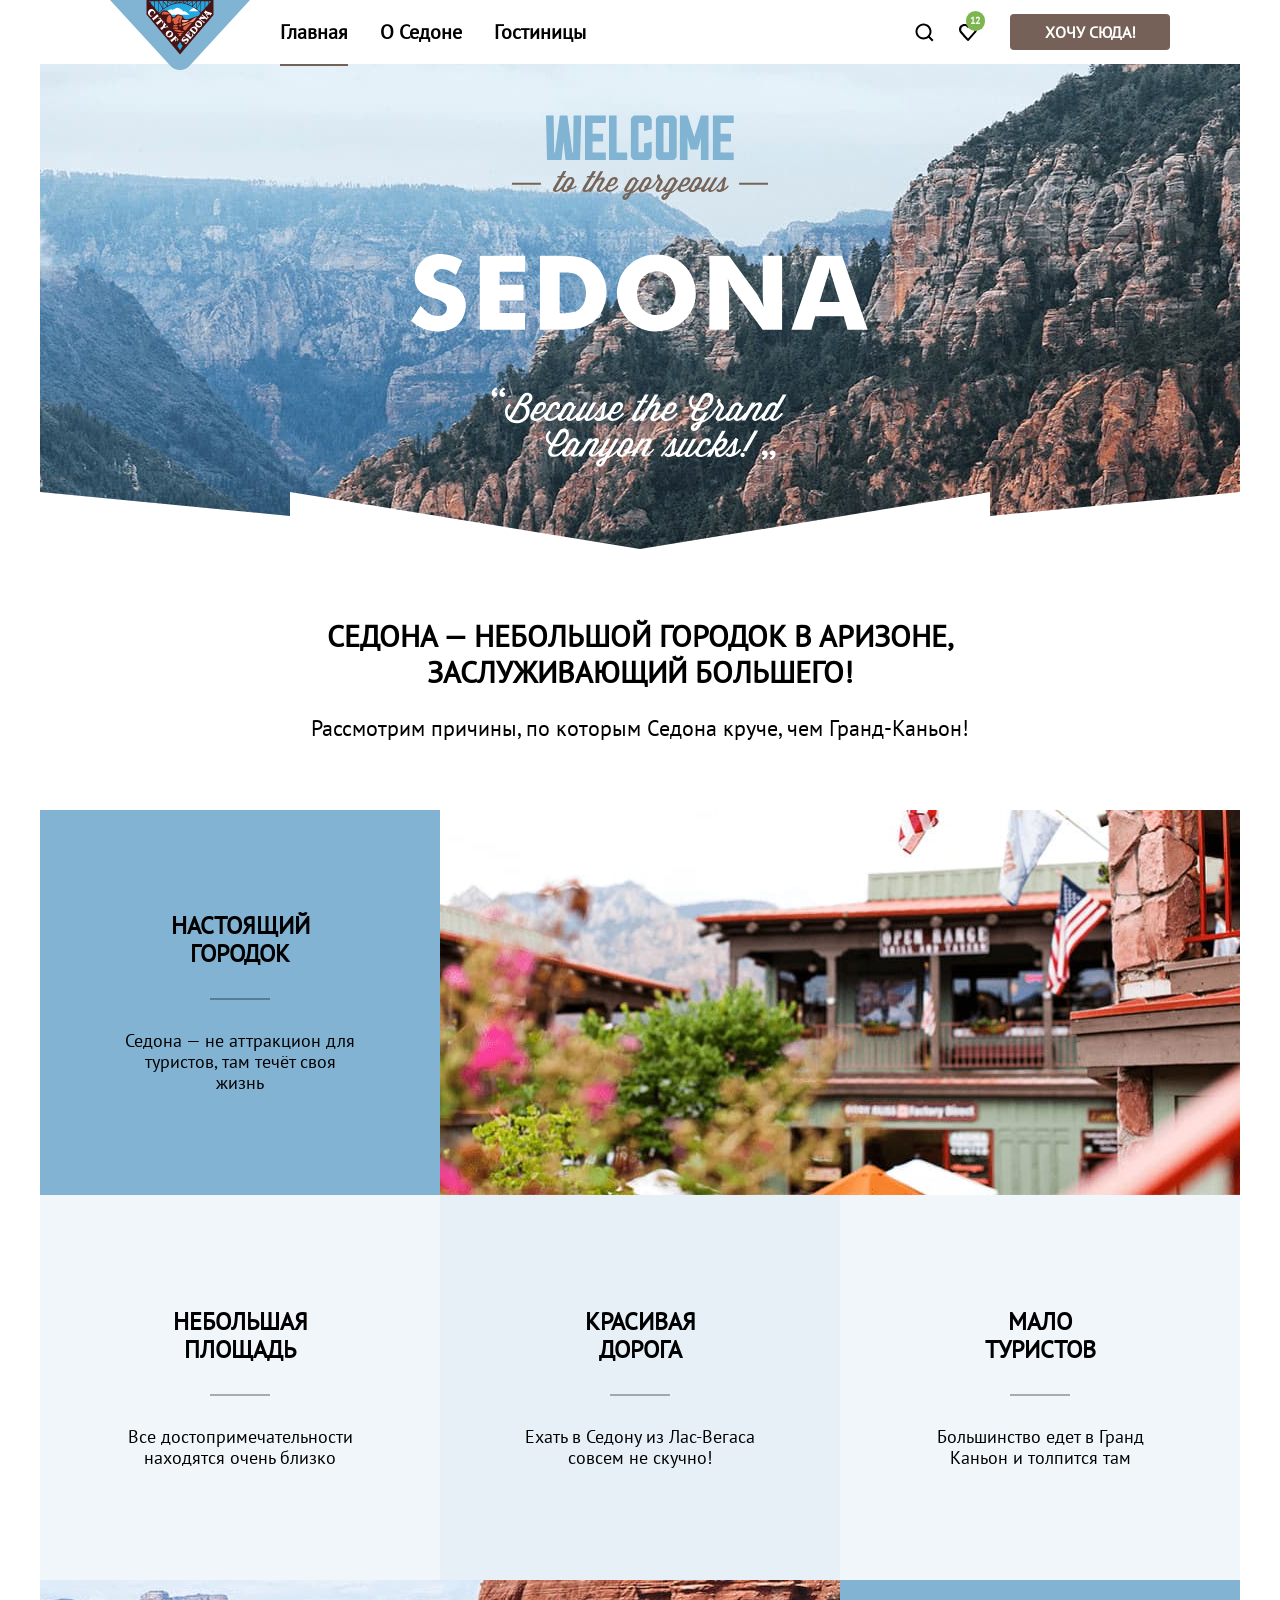
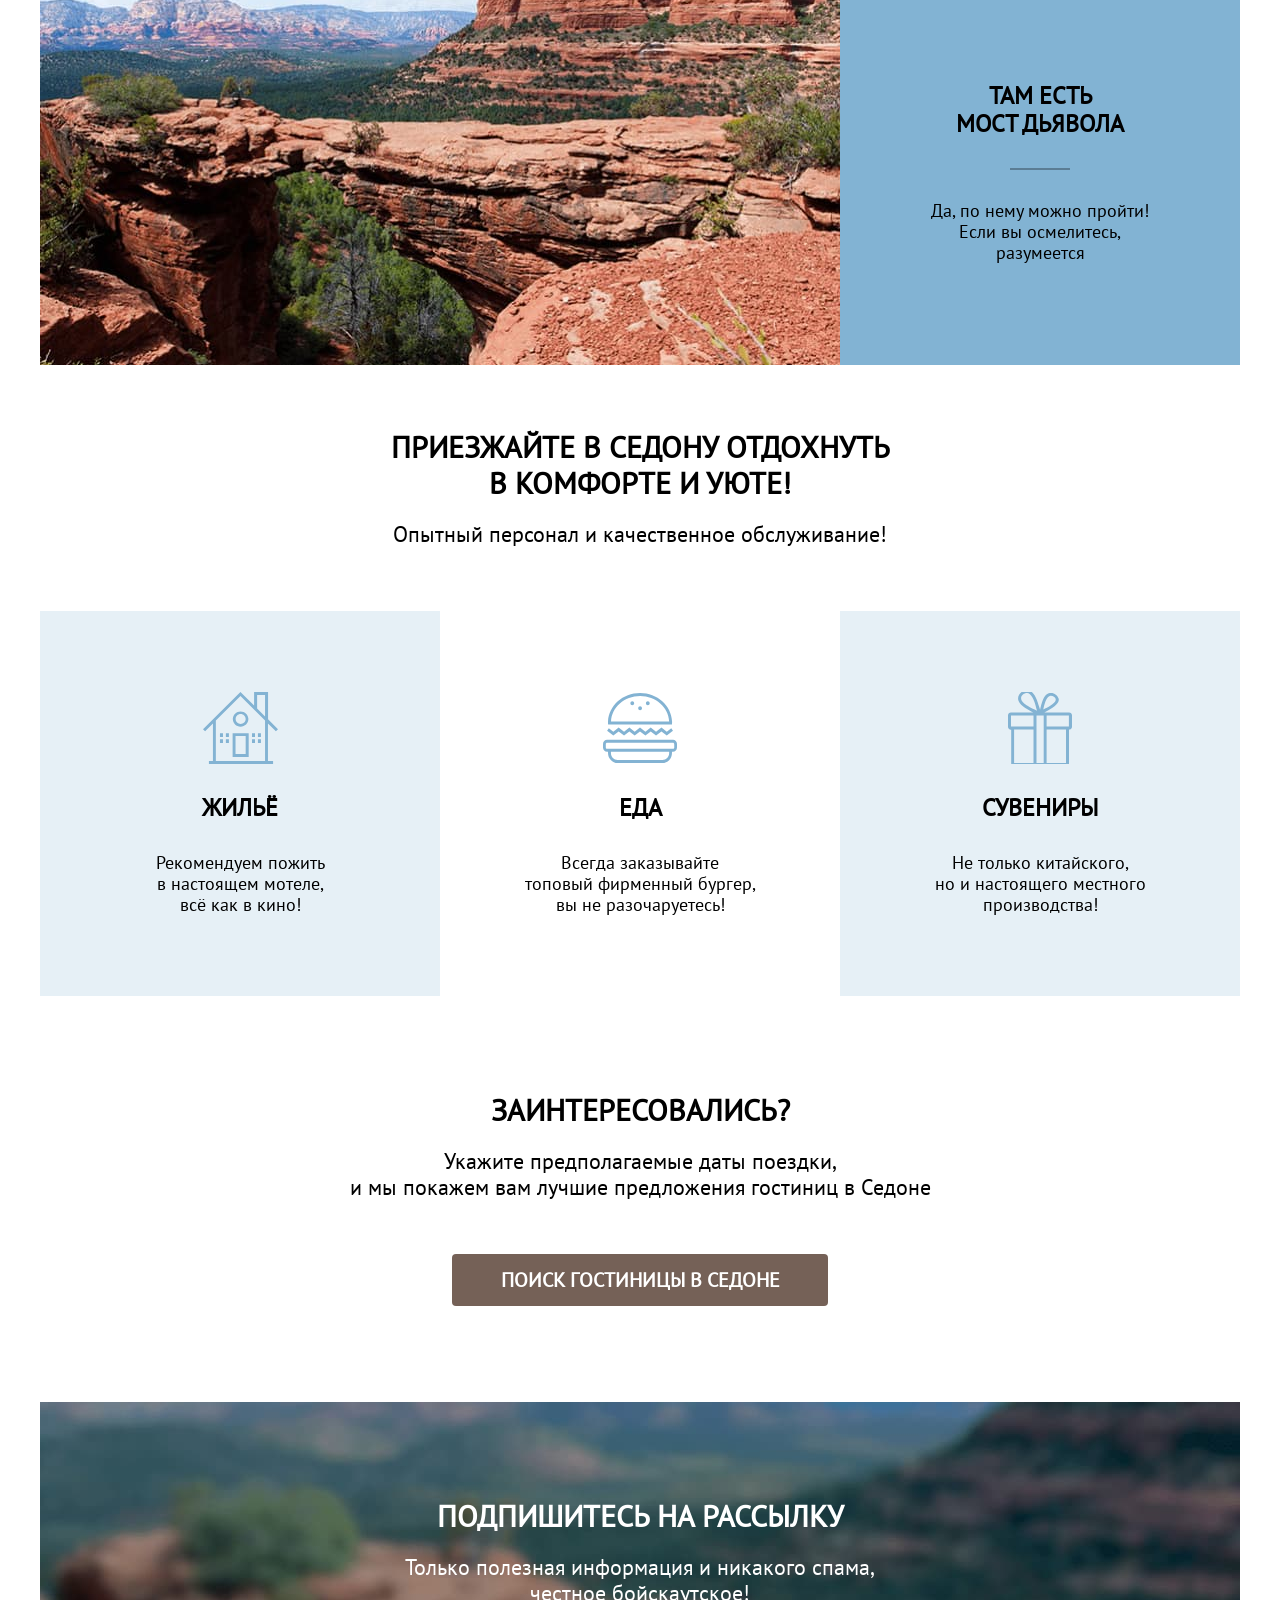
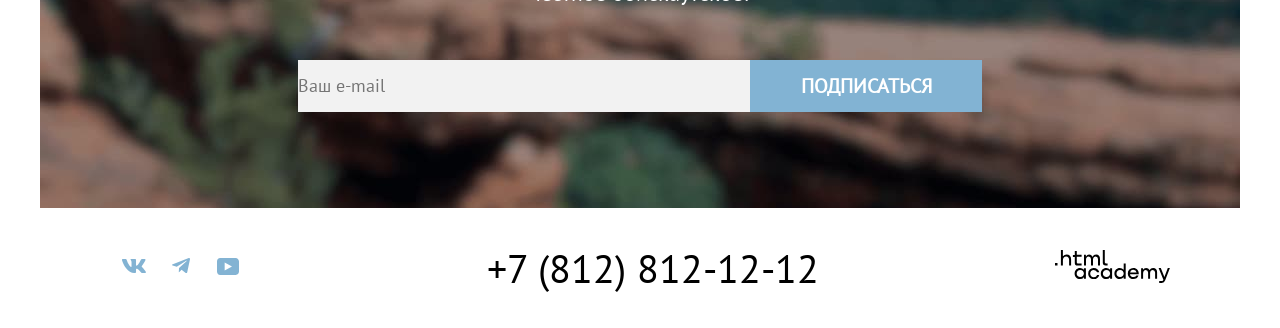
==== commit 0e234163: "Add files via upload" ====
--- a/index.html
+++ b/index.html
@@ -34,7 +34,7 @@
       <ul class="navigation_user">
         <li class="navigation_item">
           <a class="navigation_link search" href="#">
-            <svg class="navigation_link_icon" aria-hidden="true" focusable="false" xmlns="http://www.w3.org/2000/svg" width="20" height="20" fill="none" viewBox="0 0 20 20">
+            <svg class="icon_svg" aria-hidden="true" focusable="false" xmlns="http://www.w3.org/2000/svg" width="20" height="20" fill="none" viewBox="0 0 20 20">
               <path fill="#000" d="m19.5 18.008-3.7-3.68c1-1.292 1.7-2.983 1.7-4.872 0-4.376-3.6-7.956-8-7.956s-8 3.68-8 8.055c0 4.376 3.6 7.956 8 7.956 1.8 0 3.5-.597 4.9-1.69l3.7 3.679zm-10-2.486c-3.3 0-6-2.685-6-5.967s2.7-5.967 6-5.967 6 2.685 6 5.967-2.7 5.967-6 5.967"/>
             </svg>
             <span class="visually_hidden">Поиск</span>
@@ -42,11 +42,11 @@
         </li>
         <li class="navigation_item">
           <a class="navigation_link favourite" href="#">
-            <svg class="navigation_link_icon" aria-hidden="true" focusable="false" xmlns="http://www.w3.org/2000/svg" width="18" height="17" fill="none" viewBox="0 0 18 17">
-              <path fill="#000" d="M8.9 17c-.3 0-.6-.1-.8-.4-5.4-6.1-6.7-7.5-7-7.9C.4 7.8 0 6.6 0 5.4 0 2.4 2.4 0 5.5 0 6.8 0 8 .5 9 1.3 10 .5 11.3 0 12.5 0c3 0 5.5 2.4 5.5 5.4 0 1.3-.5 2.5-1.3 3.4l-7 7.9c-.2.2-.4.3-.8.3m-6-9.5c.3.4 3.5 4 6.1 6.9l6.2-7c.5-.5.7-1.2.7-2 0-1.8-1.5-3.3-3.3-3.3-1 0-2 .5-2.7 1.3-.3.3-.6.4-.9.4s-.6-.2-.8-.4c-.7-.8-1.7-1.3-2.7-1.3-1.8 0-3.3 1.5-3.3 3.3-.1.9.3 1.6.7 2.1q-.15 0 0 0"/>
+            <svg class="icon_svg" aria-hidden="true" focusable="false" width="20" height="20" viewBox="0 0 20 20" fill="none" xmlns="http://www.w3.org/2000/svg">
+              <path d="M9.9 19C9.6 19 9.3 18.9 9.1 18.6C3.7 12.5 2.4 11.1 2.1 10.7C1.4 9.8 1 8.6 1 7.4C1 4.4 3.4 2 6.5 2C7.8 2 9 2.5 10 3.3C11 2.5 12.3 2 13.5 2C16.5 2 19 4.4 19 7.4C19 8.7 18.5 9.9 17.7 10.8L10.7 18.7C10.5 18.9 10.3 19 9.9 19ZM3.9 9.5C4.2 9.9 7.4 13.5 10 16.4L16.2 9.4C16.7 8.9 16.9 8.2 16.9 7.4C16.9 5.6 15.4 4.1 13.6 4.1C12.6 4.1 11.6 4.6 10.9 5.4C10.6 5.7 10.3 5.8 10 5.8C9.7 5.8 9.4 5.6 9.2 5.4C8.5 4.6 7.5 4.1 6.5 4.1C4.7 4.1 3.2 5.6 3.2 7.4C3.1 8.3 3.5 9 3.9 9.5C3.8 9.5 3.8 9.5 3.9 9.5Z" fill="black"/>
             </svg>
             <span class="visually_hidden">Отелей в избранном:</span>
-            <span class="favourites_counter"></span>
+            <span class="favourites_counter">12</span>
           </a>
         </li>
         <a class="navigation_button button_brown" href="#">
@@ -167,18 +167,27 @@
       <ul class="social_list">
         <li class="social_item">
           <a class="social_button button_vk" href="https://vk.com/htmlacademy">
+            <svg class="icon_svg" aria-hidden="true" focusable="false" xmlns="http://www.w3.org/2000/svg" width="24" height="14" viewBox="0 0 24 14">
+              <path fill-rule="evenodd" d="M23.45.948c.166-.546 0-.948-.795-.948H20.03c-.668 0-.976.347-1.143.73 0 0-1.335 3.196-3.226 5.272-.612.602-.89.793-1.224.793-.167 0-.418-.191-.418-.738V.948c0-.656-.184-.948-.74-.948H9.151c-.417 0-.668.304-.668.593 0 .621.946.765 1.043 2.513v3.798c0 .833-.153.984-.487.984-.89 0-3.055-3.211-4.34-6.885C4.45.288 4.198 0 3.527 0H.9C.15 0 0 .347 0 .73c0 .682.89 4.07 4.145 8.551C6.315 12.341 9.37 14 12.153 14c1.669 0 1.875-.368 1.875-1.003v-2.313c0-.737.158-.884.687-.884.39 0 1.057.192 2.615 1.667C19.11 13.216 19.403 14 20.405 14h2.625c.75 0 1.126-.368.91-1.096-.238-.724-1.088-1.775-2.215-3.022-.612-.71-1.53-1.475-1.809-1.858-.389-.491-.278-.71 0-1.147 0 0 3.2-4.426 3.533-5.929z" clip-rule="evenodd"/>
+            </svg>
             <span class="visually_hidden">VKontakte</span>
           </a>
         </li>
 
         <li class="social_item">
           <a class="social_button button_tg" href="https://t.me/htmlacademy">
+            <svg class="icon_svg" aria-hidden="true" focusable="false" xmlns="http://www.w3.org/2000/svg" width="18" height="16" viewBox="0 0 18 16">
+              <path d="M16.785.1.84 6.247C-.248 6.685-.24 7.292.64 7.563L4.735 8.84l9.472-5.976c.448-.273.857-.126.52.172L7.054 9.962H7.05h.002l-.283 4.22c.414 0 .597-.19.829-.413l1.988-1.934 4.136 3.055c.762.42 1.31.204 1.5-.706L17.938 1.39c.278-1.114-.425-1.619-1.153-1.29"/>
+            </svg>
             <span class="visually_hidden">Telegram</span>
           </a>
         </li>
 
         <li class="social_item">
           <a class="social_button button_youtube" href="https://www.youtube.com/user/htmlacademyru">
+            <svg class="icon_svg" aria-hidden="true" focusable="false" xmlns="http://www.w3.org/2000/svg" width="22" height="17" viewBox="0 0 22 17">
+              <path d="M18.607 0H3.174C1.314 0 0 1.594 0 3.4v10.094C0 15.406 1.313 17 3.174 17h15.652C20.468 17 22 15.406 22 13.6V3.4C21.781 1.594 20.468 0 18.607 0M7.662 12.538V4.463L14.995 8.5z"/>
+            </svg>
             <span class="visually_hidden">YouTube</span>
           </a>
         </li>
@@ -188,6 +197,9 @@
     <a class="footer_contact_phone" href="tel:+78128121212">+7 (812) 812-12-12</a>
 
     <a class="htmlacademy_link" href="https://htmlacademy.ru/intensive/htmlcss">
+      <svg class="academy_logo" aria-hidden="true" focusable="false" xmlns="http://www.w3.org/2000/svg" width="115" height="33" viewBox="0 0 115 33">
+        <path d="M0 12.9v2.6h2.5v-2.6zM11.6 4.5Q9.2 4.6 8 6.2h-.1V0h-2v15.5h2v-5.3c0-2.1 1.3-3.6 3.3-3.6 1.8 0 2.9 1.4 2.9 3.2v5.7h2V9.4c.1-3-1.8-4.9-4.5-4.9M26.6 4.8h-4.8V1.1h-2v3.8h-1.9v2h1.9v6q0 2.6 2.7 2.7h4.1v-2h-3.7q-1 0-1.1-1.1V6.8h4.8zM41.1 4.6q-2.5 0-3.5 2.1h-.1a4 4 0 0 0-3.4-2.1Q32 4.8 31 6.4h-.1V4.8H29v10.6h2V10c0-2 1-3.5 2.6-3.5q2.3.1 2.4 2.6v6.3h2V9.8c0-2.4 1.4-3.3 2.6-3.3q2.3.1 2.4 2.6v6.3h2V8.9c.1-2.5-1.4-4.3-3.9-4.3M47.8 12.7q0 2.6 2.8 2.7h2v-2h-1.7q-1 0-1.1-1.1V0h-2zM28.9 19.7a5 5 0 0 0-3.9-1.8c-3.1 0-5.4 2.3-5.4 5.6s2.3 5.6 5.4 5.6q2.7-.1 3.8-1.9h.1v1.6h2V18.2h-2zm-3.6 7.4a3.5 3.5 0 0 1-3.6-3.6c0-2 1.4-3.6 3.6-3.6s3.6 1.6 3.6 3.6c0 1.9-1.4 3.6-3.6 3.6M44.2 22c-.5-2.4-2.6-4.1-5.4-4.1a5.4 5.4 0 0 0-5.6 5.6c0 3.1 2.2 5.6 5.6 5.6 2.8 0 4.9-1.8 5.4-4.2h-2.1a3.4 3.4 0 0 1-3.3 2.3 3.5 3.5 0 0 1-3.6-3.6c0-2 1.4-3.6 3.6-3.6q2.5.2 3.3 2.2h2.1zM55.1 19.7a5 5 0 0 0-3.9-1.8c-3.1 0-5.4 2.3-5.4 5.6s2.3 5.6 5.4 5.6q2.7-.1 3.8-1.9h.1v1.6h2V18.2h-2zm-3.6 7.4a3.5 3.5 0 0 1-3.6-3.6c0-2 1.4-3.6 3.6-3.6s3.6 1.6 3.6 3.6c0 1.9-1.5 3.6-3.6 3.6M68.7 19.8a5 5 0 0 0-3.9-1.9c-3.1 0-5.4 2.3-5.4 5.6s2.2 5.6 5.4 5.6q2.6-.1 3.8-1.8h.1v1.5h2V13.4h-2zm-3.6 7.3a3.5 3.5 0 0 1-3.6-3.6c0-2 1.4-3.6 3.6-3.6s3.6 1.6 3.6 3.6c-.1 2-1.5 3.6-3.6 3.6M78.3 17.9a5.4 5.4 0 0 0-5.5 5.6c0 3 2.1 5.6 5.5 5.6 2.5 0 4.5-1.3 5.2-3.6h-2.1q-.8 1.6-3 1.6c-1.9 0-3.3-1.3-3.4-2.9h8.8c.2-3.6-2-6.3-5.5-6.3m0 1.9q2.7.1 3.3 2.6h-6.5a3 3 0 0 1 3.2-2.6M98.2 17.9a4 4 0 0 0-3.6 2h-.1q-1-1.9-3.4-2-2.2 0-3.1 1.8v-1.5h-1.9v10.6h2v-5.4q.1-3.2 2.6-3.5 2.3.1 2.4 2.6v6.3h2v-5.6c0-2.4 1.4-3.3 2.6-3.3q2.3.1 2.4 2.6v6.3h2v-6.5c.1-2.6-1.4-4.4-3.9-4.4M109.4 27l-3.6-8.9h-2.2l4.8 11.6q-.3 1.3-1.7 1.2h-2.5v2h2.5q2.6 0 3.5-2.6l4.7-12.2h-2.1z"/>
+      </svg>
       <span class="visually_hidden">Логотип сайта разработчика HTML Academy</span>
     </a>
   </footer>
--- a/styles/styles.css
+++ b/styles/styles.css
@@ -45,10 +45,6 @@
   overflow: hidden;
 }
 
-p, span, h1, h2, h3 {
-  cursor: default;
-}
-
 /* Блок навигации */
 
 .navigation {
@@ -87,10 +83,6 @@
 
 .navigation_link {
   display: block;
-}
-
-.navigation_link:hover {
-  background-color: lightgrey;
 }
 
 .navigation_list .navigation_link {
@@ -130,11 +122,27 @@
   position: relative
 }
 
+.favourite {
+  position: relative;
+}
+
+.favourites_counter {
+  position: absolute;
+  border-radius: 100vw;
+  background: #7db54f;
+  left: 20px;
+  top: 11px;
+  color: #fff;
+  font-size: 10px;
+  line-height: 10px;
+  padding: 5px 5px 5px 4px;
+}
+
 .navigation_user a {
   text-decoration: none;
 }
 
-.navigation_link_icon {
+.icon_svg {
   position: absolute;
   top: 0;
   right: 0;
@@ -154,13 +162,14 @@
   cursor: pointer;
 }
 
-.button_brown:hover {
-  background: darkred;
-}
-
 .navigation_button {
-  padding: 8px 34px;
+  box-sizing: border-box;
+  min-width: 160px;
+  min-height: 36px;
   margin-left: 20px;
+  display: flex;
+  align-items: center;
+  justify-content: center;
 }
 
 /* Приветствие */
@@ -243,22 +252,20 @@
   display: flex;
   flex-direction: column;
   justify-content: center;
+  gap: 30px;
 }
 
 .advantages_item_title {
-  margin: 0 auto 62px;
-  position: relative;
-}
-
-.advantages_item_title::before {
+  margin: 0 auto;
+}
+
+.advantages_item_title::after {
   content: "";
-  position: absolute;
+  display: block;
   width: 60px;
   height: 2px;
   background-color: rgba(0, 0, 0, 0.3);
-  margin-top: 86px;
-  left: 50%;
-  margin-left: -30px;
+  margin: 30px auto 0;
 }
 
 .item_title_img::before {
@@ -359,7 +366,7 @@
 
 .btn,
 .input,
-.select {
+.select_control {
   font-family: inherit;
 }
 
@@ -396,10 +403,6 @@
   cursor: pointer;
 }
 
-.button_blue:hover {
-  background: darkred;
-}
-
 .subscribe_field {
   padding: 0;
   border: 0;
@@ -428,6 +431,7 @@
 
 .social_list {
   padding: 0;
+  margin: 0;
   display: flex;
   list-style: none;
   flex-wrap: wrap;
@@ -438,22 +442,7 @@
   display: inline-block;
   min-width: 47px;
   min-height: 40px;
-}
-
-.social_button:hover {
-  background-color: lightgray;
-}
-
-.button_vk {
-  background: url("../images/social_vk.svg") no-repeat center;
-}
-
-.button_tg {
-  background: url("../images/social_telegram.svg") no-repeat center;
-}
-
-.button_youtube {
-  background: url("../images/social_youtube.svg") no-repeat center;
+  position: relative;
 }
 
 .footer_contact_phone {
@@ -461,13 +450,6 @@
   color: #000;
   font-size: 40px;
   line-height: 40px;
-}
-
-.htmlacademy_link {
-  display: block;
-  min-width: 115px;
-  min-height: 33px;
-  background-image: url(../images/footer_logo.svg);
 }
 
 /* Страница каталога */
@@ -497,42 +479,26 @@
   margin-bottom: 40px;
   display:flex;
   align-items: center;
-  gap: 28px;
+  gap: 10px;
 }
 
 .breadcrumbs_item {
   font-size: 16px;
   line-height: 21px;
-  position: relative;
-}
-
-.breadcrumbs-link {
+  display: flex;
+  gap: 10px;
+}
+
+.breadcrumbs_link {
   cursor: pointer;
-}
-
-.breadcrumbs_item:nth-child(1) .breadcrumbs-link {
-  display: block;
-  min-width: 13px;
-  min-height: 13px;
-}
-
-.breadcrumbs_item:nth-child(1) {
-  min-width: 13px;
-  min-height: 13px;
-  background: url(../images/catalog/home_icon.svg) no-repeat;
-}
-
-.breadcrumbs_item:not(:last-child)::before {
+  fill: #fff;
+}
+
+.breadcrumbs_item:not(:last-child)::after {
   content: "";
-  position: absolute;
-  top: 0;
-  bottom: 0;
-  right: 0;
   min-width: 8px;
   min-height: 19px;
-  background: url("../images/catalog/arrow_right.svg") no-repeat center;
-  left: 23px;
-  margin: auto;
+  background: url("../images/catalog/arrow_right.svg") center no-repeat;
 }
 
 /* Фильтры для поиска */
@@ -565,11 +531,35 @@
   gap: 16px;
 }
 
-.catalog_filter_item .control_input {
-  width: 20px;
-  height: 20px;
-  margin: 0;
-  margin-right: 16px;
+.catalog_filter_item {
+  display: flex;
+  align-items: center;
+  gap: 16px;
+}
+
+.control_input {
+  min-width: 20px;
+  min-height: 20px;
+  margin: 0;
+  appearance: none;
+  background-repeat: no-repeat;
+  background-position: center;
+}
+
+input[type="checkbox"] {
+  background-image: url("../images/catalog/checkbox.svg");
+}
+
+input[type="checkbox"]:checked {
+  background-image: url("../images/catalog/check.svg"), url("../images/catalog/checkbox.svg");
+}
+
+input[type="radio"] {
+  background-image: url("../images/catalog/radio.svg");
+}
+
+input[type="radio"]:checked {
+  background-image: url("../images/catalog/mark.svg"), url("../images/catalog/radio.svg");
 }
 
 .control_label {
@@ -577,7 +567,7 @@
   line-height: 23px;
 }
 
-.control_input {
+.control_field {
   font-size: 18px;
   line-height: 24px;
 }
@@ -590,13 +580,11 @@
 .control_wrap {
   width: 288px;
   display: flex;
-}
-
-.control_wrap .control:nth-child(1) {
-  margin-right: 2px;
+  gap: 2px;
 }
 
 .price_control {
+  box-sizing: border-box;
   width: 143px;
   height: 48px;
   border: 0;
@@ -634,10 +622,6 @@
   cursor: pointer;
 }
 
-.button_reset:hover {
-  background: darkred;
-}
-
 /* Отображение каталога */
 
 .catalog_hotels {
@@ -655,7 +639,8 @@
   margin-right: auto;
 }
 
-.select {
+.select_control {
+  padding: 0;
   margin-right: 70px;
   width: 292px;
   height: 49px;
@@ -663,10 +648,6 @@
   border-radius: 4px;
 }
 
-.select:hover {
-  background: lightgray;
-}
-
 .sort_list {
   list-style: none;
   margin: 0;
@@ -676,23 +657,17 @@
   gap: 8px;
 }
 
-.sort_item {
+.sort_link {
+  display: block;
+  box-sizing: border-box;
+  min-width: 48px;
+  min-height: 48px;
   border: 2px solid #e5e5e5;
   border-radius: 4px;
 }
 
-.sort_item_current {
+.sort_link_current {
   border-color: #000;
-}
-
-.sort {
-  display: block;
-  min-width: 48px;
-  min-height: 48px;
-}
-
-.sort:hover {
-  background-color: lightgray;
 }
 
 .icon_tile {
@@ -793,7 +768,19 @@
 
 .rating_star {
   margin: 0;
-  background: url("../images/catalog/star.svg") no-repeat center;
+  background: url("../images/catalog/star.svg") repeat-x left center;
+}
+
+.star_4 {
+  width: 96px;
+}
+
+.star_3 {
+  width: 72px;
+}
+
+.star_2 {
+  width: 48px;
 }
 
 .rating_text {
@@ -832,15 +819,11 @@
   font-size: 20px;
   line-height: 36px;
   display: flex;
-  width: 60px;
+  min-width: 60px;
   height: 60px;
   justify-content: center;
   align-items: center;
   border-radius: 4px;
-}
-
-.pagination_link:hover {
-  background: darkred;
 }
 
 .pagination_link_current {
@@ -856,3 +839,188 @@
 }
 
 /* Рассылка */
+
+
+/* Состояния ссылок и кнопок */
+
+p, h1, h2, h3, span, legend {
+  cursor: default;
+}
+
+input {
+  cursor: pointer;
+}
+
+/* Навигация */
+.navigation_logo:hover,
+.navigation_logo:focus {
+  opacity: 0.6;
+}
+
+.navigation_logo:active {
+  opacity: 0.3;
+}
+
+.navigation_link:hover,
+.navigation_link:focus {
+  opacity: 0.6;
+}
+
+.navigation_link:active {
+  opacity: 0.3;
+}
+
+/* Кнопки/ссылки */
+.button_brown:disabled,
+.button_blue:disabled,
+.button_green:disabled {
+  pointer-events: none;
+  background-color: #E5E5E5;
+}
+
+.button_brown:hover,
+.button_brown:focus {
+  background-color: #615048;
+}
+
+.button_brown:active {
+  background-color: #756157;
+  color: rgba(255, 255, 255, 0.3);
+}
+
+.button_blue:hover,
+.button_blue:focus {
+  background-color: #68A2CA;
+}
+
+.button_blue:active {
+  background-color: #82B3D3;
+  color: rgba(255, 255, 255, 0.3);
+}
+
+.button_green:hover,
+.button_green:focus {
+  background-color: #6C9E42;
+}
+
+.button_green:active {
+  background-color: #7DB54F;
+  color: rgba(255, 255, 255, 0.3);
+}
+
+
+/* Подвал */
+.icon_svg {
+  fill: #83B3D3;
+}
+
+.social_button:hover .icon_svg,
+.social_button:focus .icon_svg {
+  fill: #68A2CA;
+}
+
+.social_button:active .icon_svg {
+  fill: rgba(104, 162, 202, 0.3);
+}
+
+.footer_contact_phone:hover,
+.footer_contact_phone:focus {
+  color: #756157;
+}
+
+.footer_contact_phone:active {
+  color: rgba(117,97,87, 0.3);
+}
+
+.htmlacademy_link:hover,
+.htmlacademy_link:focus {
+  fill: #756157;
+}
+
+.htmlacademy_link:active {
+  fill: rgba(117,97,87, 0.3);
+}
+
+/* Хлебные крошки */
+.breadcrumbs_link:hover {
+  opacity: 0.6;
+}
+
+.breadcrumbs_link:active {
+  opacity: 0.3;
+}
+
+/* Фильтры для поиска */
+
+.catalog_filter_item:hover {
+  opacity: 0.6;
+}
+
+input[type="checkbox"]:focus-visible {
+  border-radius: 4px;
+  box-shadow: 0 0 0 3px #83B3D3;
+}
+
+input[type="radio"]:focus-visible {
+  box-shadow: 0 0 0 3px #83B3D3;
+  border-radius: 18px;
+}
+
+.catalog_filter_item:active {
+  opacity: 0.3;
+}
+
+.price_control:focus {
+  outline: 3px solid #83B3D3;
+}
+
+.select_control:disabled {
+  pointer-events: none;
+  border-color: rgba(0, 0, 0, 0.3);
+  color: rgba(0, 0, 0, 0.3);
+}
+
+.select_control:hover,
+.select_control:focus {
+  border-color: #68A2CA;
+}
+
+.button_reset:disabled {
+  opacity: 0.1;
+}
+
+.button_reset:hover {
+  opacity: 0.6;
+}
+
+.button_reset:focus-visible {
+  border: 3px solid #83B3D3;
+  border-radius: 4px;
+}
+
+.button_reset:active {
+  color: rgba(255, 255, 255, 0.3);
+}
+
+/* Сортировка */
+.sort_link:focus{
+  border-color: #68A2CA;
+}
+.sort_link:hover {
+  border-color: #000;
+}
+
+.sort_link:active {
+  border-color: #000;
+}
+
+/* Пагинация */
+.pagination_link:not(.pagination_link_current):not(.pagination_more):hover,
+.pagination_link:not(.pagination_link_current):not(.pagination_more):focus {
+  background-color: #68A2CA;
+}
+
+.pagination_link:not(.pagination_link_current):not(.pagination_more):active {
+  background-color: #82B3D3;
+  color: rgba(255, 255, 255, 0.3);
+}
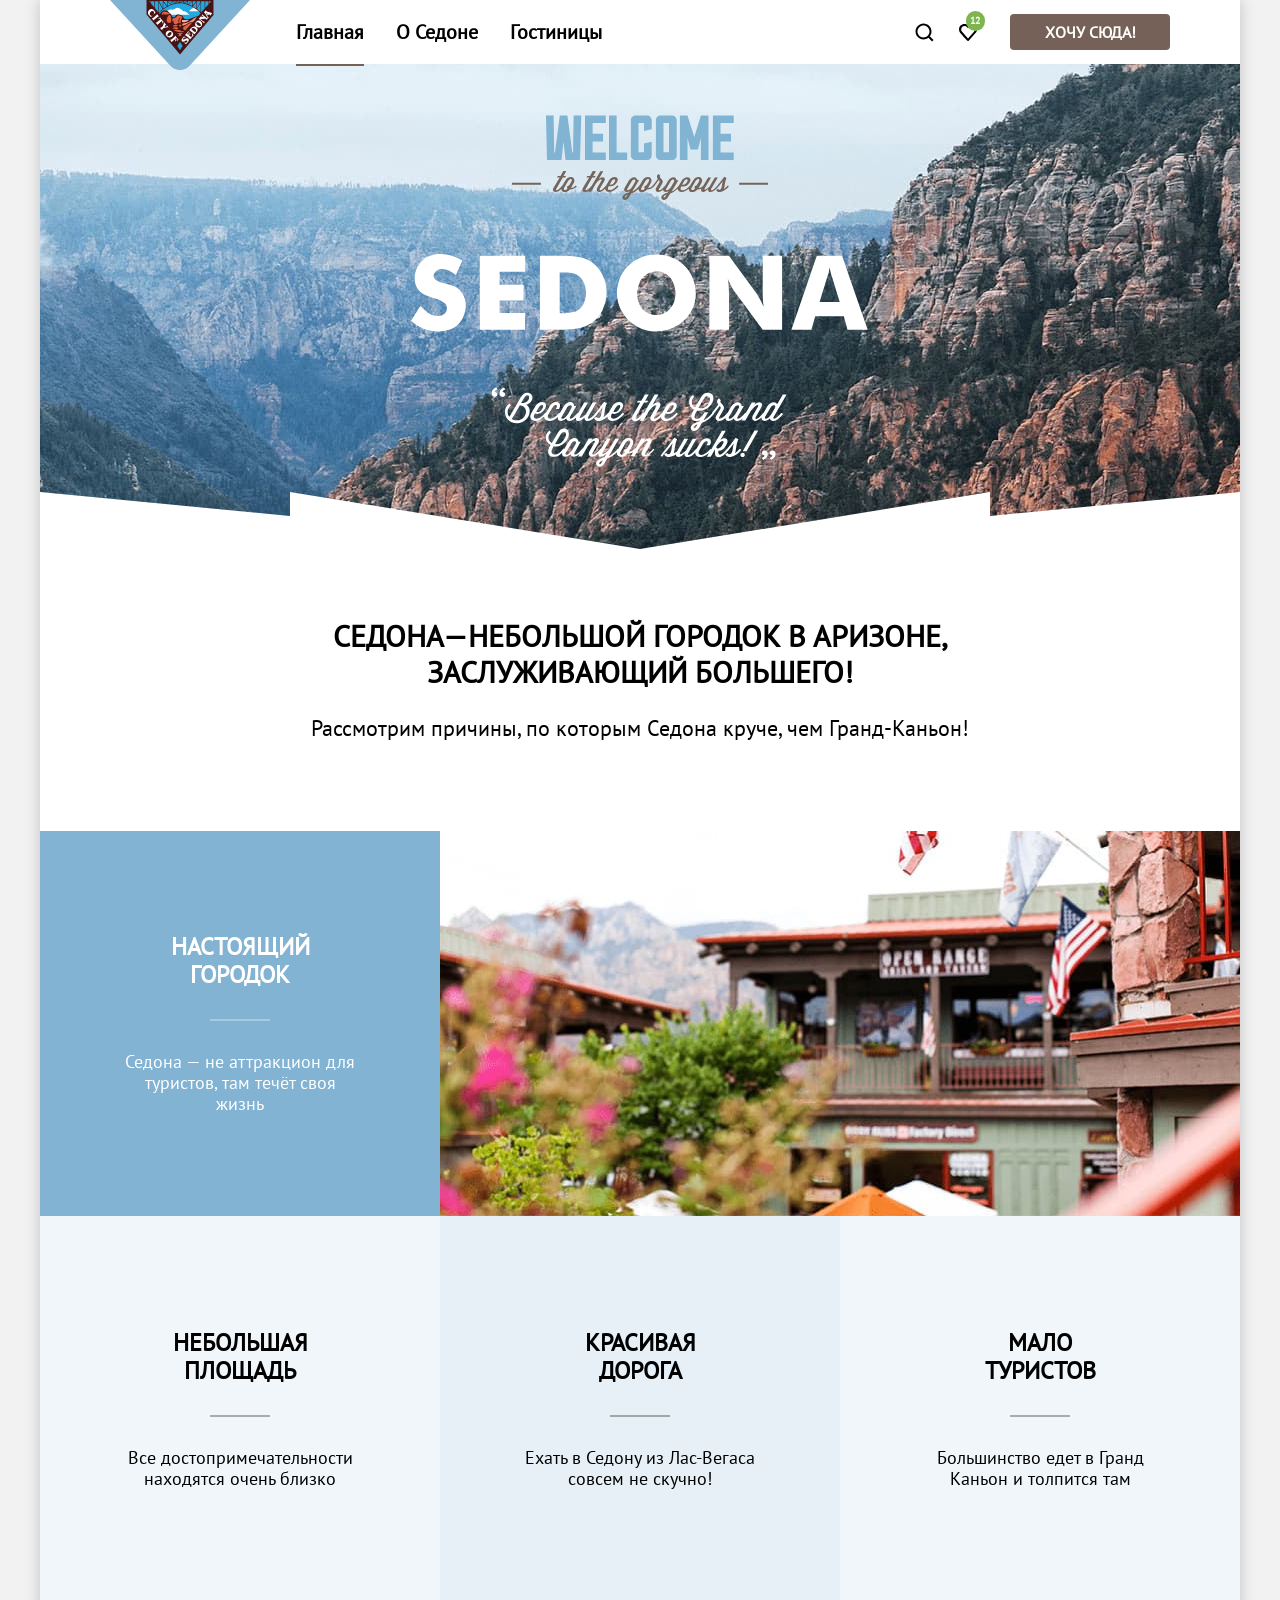
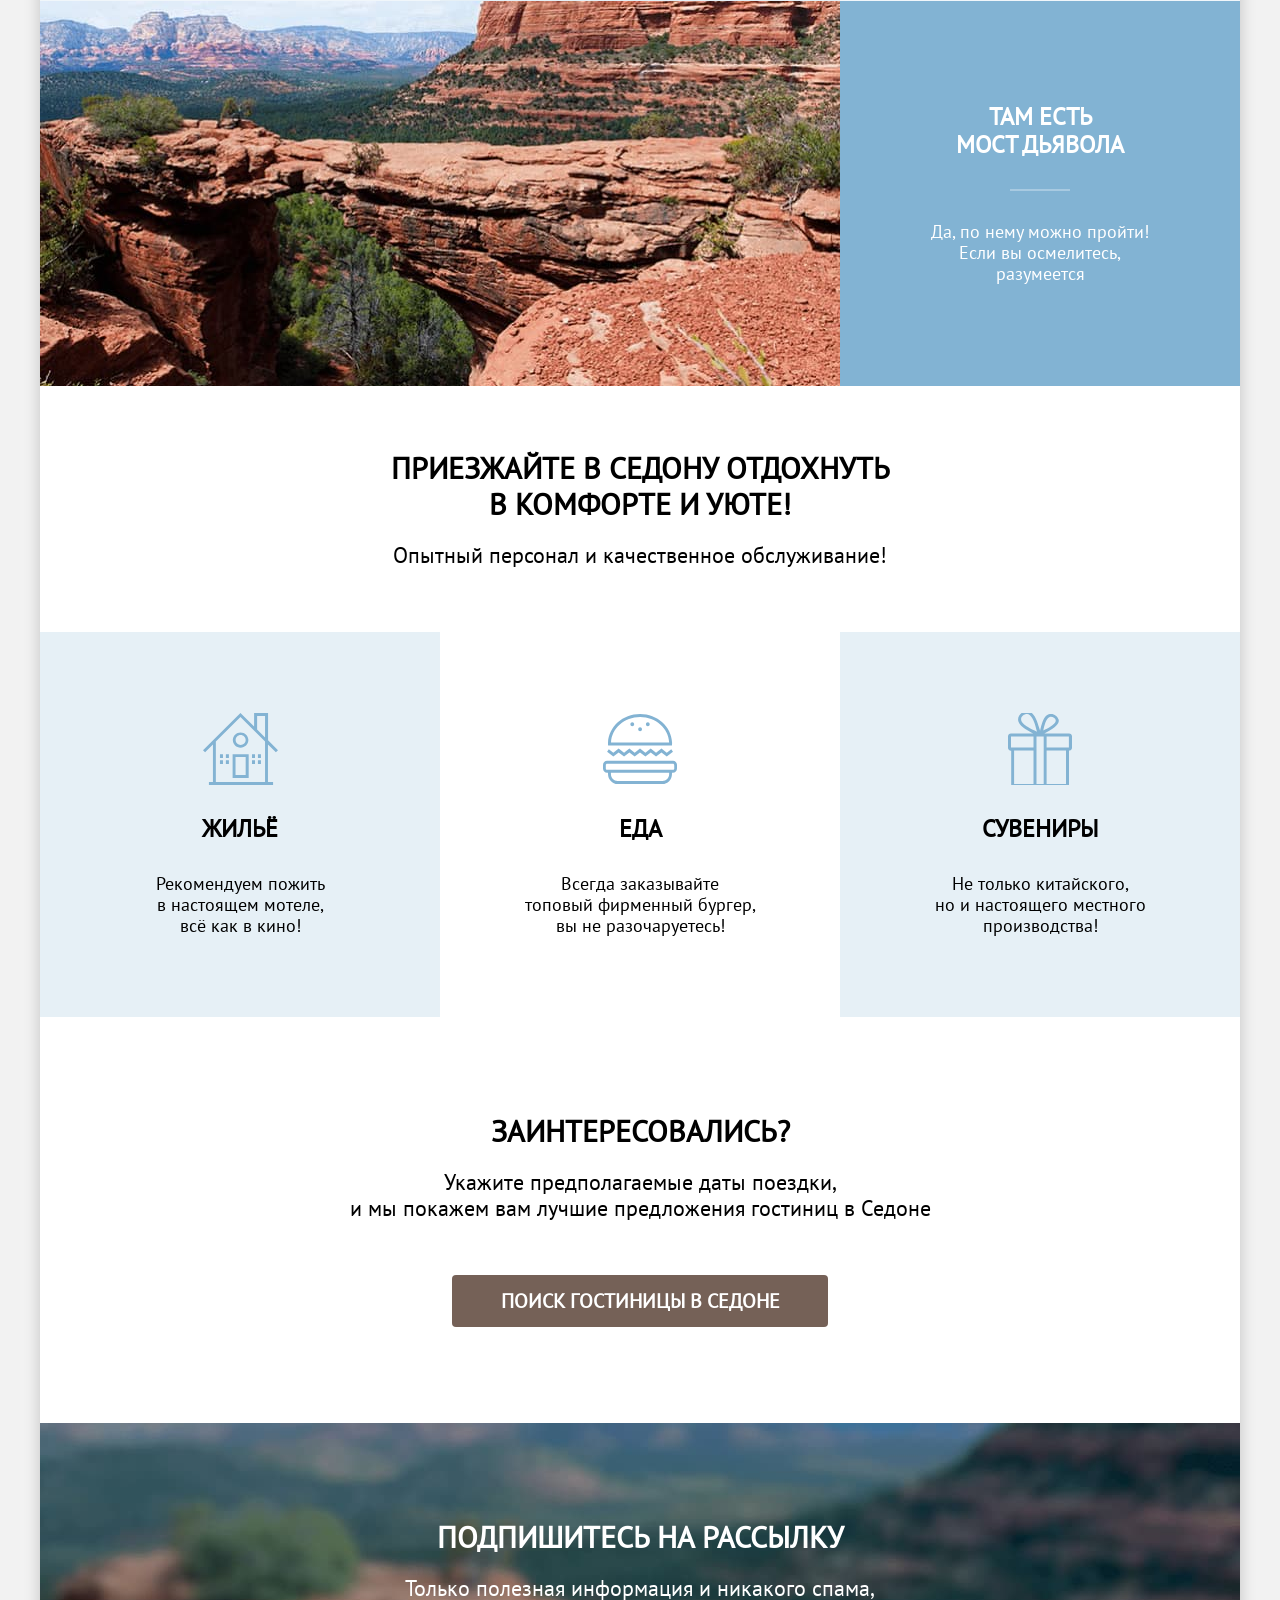
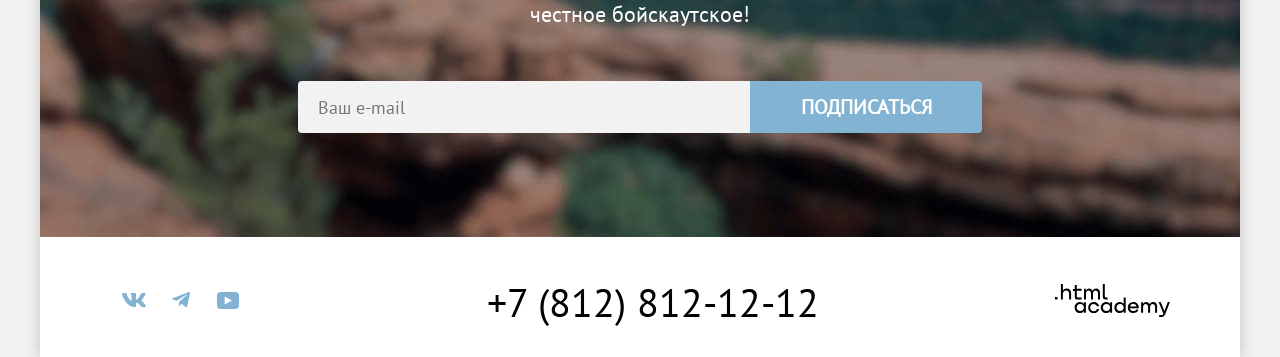
==== commit 3cc713b2: "Add files via upload" ====
--- a/index.html
+++ b/index.html
@@ -5,7 +5,7 @@
   <meta charset="utf-8">
   <link rel="stylesheet" href="styles/styles.css">
   <title>Седона</title>
-  <link rel="icon" href="favicon.ico" sizes="16x16">
+  <link rel="icon" href="favicon.svg" sizes="32x32">
 </head>
 
 <body>
@@ -48,6 +48,57 @@
             <span class="visually_hidden">Отелей в избранном:</span>
             <span class="favourites_counter">12</span>
           </a>
+
+          <div class="popover popover_favourite">
+            <div class="popover_content">
+              <h2 class="popover_title">Отели в избранном</h2>
+
+              <button type="button" class="popover_close_button">
+                <svg class="icon_svg popover_favourite_svg" aria-hidden="true" focusable="false" width="20" height="20" viewBox="0 0 20 20" fill="none" xmlns="http://www.w3.org/2000/svg">
+                  <path d="M9.9 19C9.6 19 9.3 18.9 9.1 18.6C3.7 12.5 2.4 11.1 2.1 10.7C1.4 9.8 1 8.6 1 7.4C1 4.4 3.4 2 6.5 2C7.8 2 9 2.5 10 3.3C11 2.5 12.3 2 13.5 2C16.5 2 19 4.4 19 7.4C19 8.7 18.5 9.9 17.7 10.8L10.7 18.7C10.5 18.9 10.3 19 9.9 19ZM3.9 9.5C4.2 9.9 7.4 13.5 10 16.4L16.2 9.4C16.7 8.9 16.9 8.2 16.9 7.4C16.9 5.6 15.4 4.1 13.6 4.1C12.6 4.1 11.6 4.6 10.9 5.4C10.6 5.7 10.3 5.8 10 5.8C9.7 5.8 9.4 5.6 9.2 5.4C8.5 4.6 7.5 4.1 6.5 4.1C4.7 4.1 3.2 5.6 3.2 7.4C3.1 8.3 3.5 9 3.9 9.5C3.8 9.5 3.8 9.5 3.9 9.5Z" fill="black"/>
+                </svg>
+                <span class="visually_hidden">Отелей в избранном:</span>
+                <span class="favourites_counter popover_favourite_counter">3</span>
+                <span class="visually_hidden">Скрыть поповер</span>
+              </button>
+
+              <ul class="popover_favourite_list">
+                <li class="popover_favourite_item">
+                  <a href="#" class="popover_favourite_item_link_title">
+                    <h3 class="popover_favourite_item_title">Azimut hotel</h3>
+                  </a>
+                  <span class="popover_favourite_item_price">Номер от 2000 ₽</span>
+                  <button class="button_delete_favourite" type="button">
+                    <svg xmlns="http://www.w3.org/2000/svg" width="16" height="16" viewBox="0 0 16 16"><g clip-path="url(#a)"><path fill-rule="evenodd" d="m3.42 1 .283-.496L3.991 0h8.018l.288.504.284.496h3.048l-.136 1.12-1.577 13-.107.88H2.191l-.107-.88-1.577-13L.372 1H3.42m.543 13L2.63 3h10.743l-1.335 11zm5.04-9.071-.5 7 1.995.142.5-7zm-3.5 7.142-.5-7 1.995-.142.5 7z" clip-rule="evenodd"/></g><defs><clipPath id="a"><path fill="#fff" d="M0 0h16v16H0z"/></clipPath></defs></svg>
+                    <span class="visually_hidden">Удалить из избранного</span>
+                  </button>
+                </li>
+
+                <li class="popover_favourite_item">
+                  <a href="#" class="popover_favourite_item_link_title">
+                    <h3 class="popover_favourite_item_title">Villas at Poco Diablo</h3>
+                  </a>
+                  <span class="popover_favourite_item_price">Номер от 5000 ₽</span>
+                  <button class="button_delete_favourite" type="button">
+                    <svg xmlns="http://www.w3.org/2000/svg" width="16" height="16" viewBox="0 0 16 16"><g clip-path="url(#a)"><path fill-rule="evenodd" d="m3.42 1 .283-.496L3.991 0h8.018l.288.504.284.496h3.048l-.136 1.12-1.577 13-.107.88H2.191l-.107-.88-1.577-13L.372 1H3.42m.543 13L2.63 3h10.743l-1.335 11zm5.04-9.071-.5 7 1.995.142.5-7zm-3.5 7.142-.5-7 1.995-.142.5 7z" clip-rule="evenodd"/></g><defs><clipPath id="a"><path fill="#fff" d="M0 0h16v16H0z"/></clipPath></defs></svg>
+                    <span class="visually_hidden">Удалить из избранного</span>
+                  </button>
+                </li>
+
+                <li class="popover_favourite_item">
+                  <a href="#" class="popover_favourite_item_link_title">
+                    <h3 class="popover_favourite_item_title">Amara Resort &amp; Spa</h3>
+                  </a>
+                  <span class="popover_favourite_item_price">Номер от 4000 ₽</span>
+                  <button class="button_delete_favourite" type="button">
+                    <svg xmlns="http://www.w3.org/2000/svg" width="16" height="16" viewBox="0 0 16 16"><g clip-path="url(#a)"><path fill-rule="evenodd" d="m3.42 1 .283-.496L3.991 0h8.018l.288.504.284.496h3.048l-.136 1.12-1.577 13-.107.88H2.191l-.107-.88-1.577-13L.372 1H3.42m.543 13L2.63 3h10.743l-1.335 11zm5.04-9.071-.5 7 1.995.142.5-7zm-3.5 7.142-.5-7 1.995-.142.5 7z" clip-rule="evenodd"/></g><defs><clipPath id="a"><path fill="#fff" d="M0 0h16v16H0z"/></clipPath></defs></svg>
+                    <span class="visually_hidden">Удалить из избранного</span>
+                  </button>
+                </li>
+              </ul>
+            </div>
+          </div>
+
         </li>
         <a class="navigation_button button_brown" href="#">
           <span>Хочу сюда!</span>
@@ -70,7 +121,7 @@
     <section class="advantages">
 
       <div class="advantages_title_wrap">
-        <h2 class="advantages_title block_title">Седона — небольшой городок в Аризоне,<br> заслуживающий большего!</h2>
+        <h2 class="advantages_title block_title">Седона—небольшой городок в Аризоне,<br> заслуживающий большего!</h2>
         <p class="advantages_description block_description">Рассмотрим причины, по которым Седона круче, чем Гранд-Каньон!</p>
       </div>
 
@@ -151,9 +202,10 @@
       <h2 class="subscribe_title block_title">Подпишитесь на рассылку</h2>
       <p class="subscribe_text block_description">Только полезная информация и никакого спама,<br> честное бойскаутское!</p>
       <form class="subscribe_form" action="https://echo.htmlacademy.ru/" method="post">
-        <label class="visually_hidden" for="subscribe_field">Введите Ваш E-mail</label>
-        <input class="input subscribe_field" type="email" name="subscribe_email" placeholder="Ваш e-mail" id="subscribe_field"
-            required>
+        <p class="subscribe_input">
+          <label class="visually_hidden" for="subscribe_field" required>Введите Ваш E-mail</label>
+          <input class="input subscribe_field" type="email" name="subscribe_email" placeholder="Ваш e-mail" id="subscribe_field" required>
+        </p>
         <button class="btn subscribe_button button_blue" type="submit">Подписаться</button>
       </form>
     </section>
@@ -203,6 +255,68 @@
       <span class="visually_hidden">Логотип сайта разработчика HTML Academy</span>
     </a>
   </footer>
+
+  <div class="modal_container modal_container_close">
+    <div class="modal_checkin">
+      <section class="modal_content">
+        <h2 class="modal_title">Поиск гостиницы в Седоне</h2>
+
+        <form class="form_checkin" action="https://echo.htmlacademy.ru/" method="post">
+          <div class="field_group">
+            <label class="checkin_label" for="date_checkin">Дата заезда:</label>
+            <input type="text" class="checkin_input" id="date_checkin" name="date_checkin" placeholder="Укажите дату заезда" value="27 апреля 2020" required>
+            <span class="checkin_note error">Мы не можем отправить вас в прошлое.</span>
+          </div>
+          <div class="field_group">
+            <label class="checkin_label" for="date_departure">Дата выезда:</label>
+            <input type="text" class="checkin_input" id="date_departure" name="date_departure" placeholder="Укажите дату выезда" value="1 сентября 2023" required>
+            <span class="checkin_note">На эти даты есть свободные номера. Пока есть.</span>
+          </div>
+          <div class="field_group">
+            <label class="checkin_label" for="number_adults">Взрослые:</label>
+            <div class="number_input_wrap">
+              <button type="button" class="button_number_control button_number_less">
+                <span class="visually_hidden">Уменьшить количество</span>
+                <svg aria-hidden="true" focusable="false" xmlns="http://www.w3.org/2000/svg" width="14" height="2" viewBox="0 0 14 2"><path d="M0 0v2h14V0z"/></svg>
+              </button>
+              <input type="number" class="number_input" id="number_adults" name="number_adults" value="2">
+              <button type="button" class="button_number_control button_number_more">
+                <span class="visually_hidden">Увеличить количество</span>
+                <svg aria-hidden="true" focusable="false" xmlns="http://www.w3.org/2000/svg" width="14" height="14" viewBox="0 0 14 14"><path d="M14 6H8V0H6v6H0v2h6v6h2V8h6z"/></svg>
+              </button>
+            </div>
+          </div>
+          <div class="field_group">
+            <span class="checkin_label children_label">
+              <label class="checkin_label" for="number_children">Дети:</label>
+              <span class="tooltip">
+                <button type="button" class="tooltip_toggle" aria-labelledby="tooltip-label-date">
+                  <svg class="tooltip_icon" xmlns="http://www.w3.org/2000/svg" width="26" height="26" viewBox="0 0 26 26"><circle cx="13" cy="13" r="13" fill="#83b3d3"/><path fill="#fff" fill-rule="evenodd" d="M12 7h2v2h-2zm2 12h-2v-9h2z" clip-rule="evenodd"/></svg>
+                </button>
+                <span class="tooltip_text" role="tooltip" id="tooltip-label-date">Укажите количество детей, которые будут с вами, возраст которых от 6 до 18 лет. Дети до 6 лет размещаются бесплатно.</span>
+              </span>
+            </span>
+            <div class="number_input_wrap">
+              <button type="button" class="button_number_control button_number_less">
+                <span class="visually_hidden">Уменьшить количество</span>
+                <svg aria-hidden="true" focusable="false" xmlns="http://www.w3.org/2000/svg" width="14" height="2" viewBox="0 0 14 2"><path d="M0 0v2h14V0z"/></svg>
+              </button>
+              <input type="number" class="number_input" id="number_children" name="number_children" value="2">
+              <button type="button" class="button_number_control button_number_more">
+                <span class="visually_hidden">Увеличить количество</span>
+                <svg aria-hidden="true" focusable="false" xmlns="http://www.w3.org/2000/svg" width="14" height="14" viewBox="0 0 14 14"><path d="M14 6H8V0H6v6H0v2h6v6h2V8h6z"/></svg>
+              </button>
+            </div>
+          </div>
+
+          <a class="modal_search button_blue" href="#">Найти</a>
+        </form>
+      </section>
+      <button type="button" class="modal_button_close">
+        <span class="visually_hidden">Закрыть модальное окно</span>
+      </button>
+    </div>
+  </div>
 </body>
 
 </html>
--- a/styles/styles.css
+++ b/styles/styles.css
@@ -17,6 +17,7 @@
 html {
   height: 100%;
   width: 100%;
+  background-color: #f2f2f2;
 }
 
 body {
@@ -28,6 +29,7 @@
   font-family: "PT Sans", sans-serif;
   color: #000;
   background-color: #fff;
+  box-shadow: 0 0 15px 0 rgba(0, 0, 0, 0.2);
 }
 
 .main_container {
@@ -48,12 +50,13 @@
 /* Блок навигации */
 
 .navigation {
-  width: 1060px;
+  width: 1200px;
   display: flex;
   margin: 0 auto;
 }
 
 .navigation_logo {
+  margin-left: 70px;
   margin-right: 30px;
   height: 64px;
 }
@@ -74,19 +77,20 @@
   display: flex;
   align-items: center;
   flex-wrap: wrap;
-  gap: 32px;
+}
+
+.navigation_list .navigation_item {
+  padding: 20px 16px;
 }
 
 .navigation_item {
+  box-sizing: border-box;
   height: 64px;
+  position: relative;
 }
 
 .navigation_link {
   display: block;
-}
-
-.navigation_list .navigation_link {
-  padding-block: 20px
 }
 
 .navigation_list a {
@@ -97,6 +101,7 @@
 .navigation_link_current {
   display: block;
   position: relative;
+  padding-bottom: 20px;
   border-bottom: 2px solid #756257;
   cursor: default
 }
@@ -110,6 +115,7 @@
   line-height: 20px;
   font-weight: 700;
   max-width: 400px;
+  margin-right: 70px;
   margin-left: auto;
   list-style: none;
   display: flex;
@@ -172,6 +178,144 @@
   justify-content: center;
 }
 
+/* Поповер для отелей в избранном */
+.popover {
+  position: absolute;
+  box-sizing: border-box;
+  top: 0;
+  right: 0;
+  width: 380px;
+  padding: 22px 10px 10px;
+  font-family: inherit;
+  color: #242424;
+  background-color: #fff;
+  min-height: 150px;
+  box-shadow: 0 0 0 3px #82B3D3;
+  display: none;
+}
+
+.popover_open {
+  display: block;
+}
+
+.popover_close_button {
+  border: 0;
+  padding: 22px 2px;
+  position: absolute;
+  top: 0;
+  right: 0;
+  width: 44px;
+  height: 64px;
+  background-color: #fff;
+  cursor: pointer;
+  display: flex;
+  align-items: center;
+  justify-content: space-around;
+}
+
+.popover_favourite_counter {
+  position: static;
+}
+
+.popover_favourite_svg {
+  position: static;
+  margin: 0;
+}
+
+.popover_close_button:hover{
+  opacity: 0.6;
+}
+
+.popover_close_button:focus-visible {
+  outline: 2px solid #82B3D3;
+}
+
+.popover_close_button:active {
+  opacity: 0.3;
+}
+
+.popover_content {
+  height: 100%;
+}
+
+.popover_title {
+  margin: 0;
+  font-size: 24px;
+  line-height: 28px;
+  text-transform: uppercase;
+  margin-bottom: 20px;
+}
+
+.popover_favourite_item_link_title {
+  color: #000;
+}
+
+.popover_favourite_item_link_title:hover {
+  opacity: 0.6;
+}
+
+.popover_favourite_item_link_title:active {
+  opacity: 0.3;
+}
+
+.popover_favourite_item_title {
+  margin: 0;
+  font-size: 24px;
+  line-height: 28px;
+  cursor: pointer;
+}
+
+.popover_favourite_list {
+  list-style: none;
+  padding: 0;
+}
+
+.popover_favourite_item {
+  display: grid;
+  grid-template-columns: 1fr 45px;
+  gap: 2px;
+  padding-bottom: 15px;
+}
+
+.popover_favourite_item + .popover_favourite_item {
+  padding-top: 15px;
+  border-top: 1px dashed #595959
+}
+
+.popover_favourite_item_price {
+  color: #af7842;
+  font-size: 16px;
+  line-height: 24px;
+}
+
+.button_delete_favourite {
+  box-sizing: border-box;
+  cursor: pointer;
+  width: 45px;
+  height: 40px;
+  border: 0;
+  padding: 0;
+  background-color: #000;
+  fill: #fff;
+  grid-column: 2 / 3;
+  grid-row: 1 / 3;
+  align-self: center;
+}
+
+.button_delete_favourite:hover {
+  background-color: #814b18;
+}
+
+.button_delete_favourite:focus-visible {
+  background-color: #814b18;
+  outline: 2px solid #dbb590;
+}
+
+.button_delete_favourite:active {
+  background-color: #814b18;
+  opacity: 0.6
+}
+
 /* Приветствие */
 
 .page_welcome {
@@ -196,6 +340,7 @@
   text-align: center;
   font-size: 30px;
   line-height: 36px;
+  font-weight: 700;
   text-transform: uppercase;
 }
 
@@ -226,6 +371,7 @@
   display: flex;
   flex-direction: column;
   gap: 25px;
+  margin-bottom: 21px;
 }
 
 .advantages_list{
@@ -268,7 +414,7 @@
   margin: 30px auto 0;
 }
 
-.item_title_img::before {
+.item_title_img::after {
   background-color: rgba(255, 255, 255, 0.3);
 }
 
@@ -277,6 +423,7 @@
 }
 
 .advantages_item_blue {
+  color: #fff;
   background-color: #82B3D3;
 }
 
@@ -382,15 +529,18 @@
   flex-direction: column;
   justify-content: center;
   align-items: center;
-  padding-block: 96px;
+  padding-block: 96px 104px;
   gap: 20px;
 }
 
 .subscribe_form {
   width: 684px;
-  height: 52px;
   display: flex;
   margin-top:34px;
+}
+
+.subscribe_input {
+  margin: 0;
 }
 
 .button_blue {
@@ -404,29 +554,39 @@
 }
 
 .subscribe_field {
-  padding: 0;
+  box-sizing: border-box;
+  padding-left: 20px;
+  padding-block: 14px;
   border: 0;
   font-size: 18px;
   line-height: 24px;
   background-color: #F2F2F2;
-  width: 452px;
+  border-radius: 4px 0 0 4px;
+  height: 100%;
+  min-width: 452px;
 }
 
 .subscribe_button {
+  box-sizing: border-box;
   font-size: 20px;
   line-height: 36px;
-  flex-grow: 1;
+  border-radius: 0 4px 4px 0;
+  max-width: 300px;
+  padding: 8px 10px;
+  min-width: 232px;
 }
 
 /* Подвал сайта */
 
 .page-footer {
+  box-sizing: border-box;
   width: 1060px;
   min-height: 120px;
   margin: 0 auto;
   display: flex;
   align-items: center;
   justify-content: space-between;
+  padding-block: 40px 30px;
 }
 
 .social_list {
@@ -450,6 +610,232 @@
   color: #000;
   font-size: 40px;
   line-height: 40px;
+}
+
+/* Модальное окно */
+.modal_container {
+  position: fixed;
+  top: 0;
+  left: 0;
+  width: 100%;
+  height: 100%;
+  background-color: rgba(242,242,242, 0.8);
+  display: flex;
+}
+
+.modal_container_close {
+  display: none;
+}
+
+.modal_checkin {
+  position: relative;
+  box-sizing: border-box;
+  margin: auto;
+  width: 717px;
+  padding: 64px 70px;
+  background-color: #fff;
+  border-radius: 30px;
+  box-shadow: 0 25px 50px 0 rgba(0, 0, 0, 0.15);
+}
+
+.modal_button_close {
+  border: 0;
+  padding: 0;
+  position: absolute;
+  top: 64px;
+  right: 52px;
+  width: 52px;
+  height: 52px;
+  background: url("../images/modal/cross.svg") no-repeat center;
+  background-color: #f2f2f2;
+  border-radius: 100%;
+  cursor: pointer;
+}
+
+.modal_title {
+  margin: 0;
+  font-size: 30px;
+  line-height: 36px;
+  font-weight: 700;
+  text-transform: uppercase;
+  margin-bottom: 64px;
+  margin-right: 45px;
+}
+
+.form_checkin {
+  display: grid;
+  grid-template-columns: 1fr 1fr;
+  gap: 23px 88px;
+}
+
+.modal_search {
+  grid-column: 1 / -1;
+  box-sizing: border-box;
+  padding-block: 18px;
+  height: 60px;
+  display: flex;
+  justify-content: center;
+  align-items: center;
+  text-decoration: none;
+  font-size: 20px;
+  line-height: 24px;
+  font-weight: 700;
+  border-radius: 10px;
+  margin-top: 25px;
+}
+
+.field_group:nth-of-type(-n+2) {
+  grid-column: 1 / -1;
+}
+
+.field_group {
+  margin: 0;
+  display: grid;
+  grid-template-columns: auto 1fr;
+  row-gap: 4px;
+  align-items: center;
+}
+
+.checkin_label {
+  grid-column: 1 / 2;
+  box-sizing: border-box;
+  font-size: 20px;
+  line-height: 24px;
+  font-weight: 700;
+  text-transform: capitalize;
+  max-width: 135px;
+}
+
+.checkin_input {
+  grid-column: 2 / 3;
+  border: none;
+  width: 440px;
+  height: 48px;
+  box-sizing: border-box;
+  border-radius: 4px;
+  padding: 12px 50px 12px 20px;
+  font-size: 18px;
+  line-height: 24px;
+  font-weight: 700;
+  background: url("../images/modal/calendar.svg") no-repeat right 20px center;
+  background-color: #f2f2f2;
+  margin-left: auto;
+}
+
+.checkin_note {
+  grid-column: 2 / 3;
+  font-size: 16px;
+  line-height: 21px;
+  font-weight: 400px;
+  padding-inline: 20px;
+  color: #333;
+}
+
+.error {
+  color: #ff5757
+}
+
+.checkin_input::placeholder {
+  color: rgba(0, 0, 0, 0.3);
+  font-weight: 400;
+}
+
+.number_input {
+  border: none;
+  width: 31px;
+  height: 48px;
+  box-sizing: border-box;
+  background-color: #f2f2f2;
+  font-size: 18px;
+  line-height: 20px;
+  font-weight: 700;
+  padding: 14px 3px;
+  text-align: center;
+  cursor: default;
+}
+
+.number_input {
+  appearance: textfield;
+  -webkit-appearance: none;
+  -moz-appearance: textfield;
+}
+
+.number_input_wrap {
+  margin-left: auto;
+  display: flex;
+}
+
+.button_number_control {
+  width: 40px;
+  height: 48px;
+  border: none;
+  padding: 0;
+  background-color: #f2f2f2;
+  display: flex;
+  justify-content: center;
+  align-items: center;
+  fill: rgba(117, 97, 87, 0.3);
+  cursor: pointer;
+}
+
+.children_label {
+  display: flex;
+  gap: 10px;
+}
+
+.tooltip {
+  position: relative;
+  display: inline-block;
+  height: 26px;
+}
+
+.tooltip_toggle {
+  background-color: transparent;
+  border: none;
+  padding: 0;
+  width: 26px;
+  height: 26px;
+}
+
+.tooltip_icon {
+  display: block;
+  width: 100%;
+  height: 100%;
+}
+
+.tooltip_text {
+  width: 216px;
+  color: #fff;
+  background-color: #333;
+  box-shadow: 0 15px 30px 0 rgba(0, 0, 0, 0.3);
+  border-radius: 10px;
+  padding: 20px 18px 23px 22px;
+  font-size: 16px;
+  line-height: 125%;
+  font-weight: 400;
+  text-transform: none;
+  position: absolute;
+  top: 40px;
+  left: 50%;
+  right: 0;
+  transform: translate(-50%);
+  display: none;
+}
+
+.tooltip_text::before {
+  content: "";
+  width: 19px;
+  height: 9px;
+  position: absolute;
+  background: url("../images/modal/triangle.svg") no-repeat;
+  top: -9px;
+  left: 50%;
+  transform: translate(-50%);
+}
+
+.tooltip_toggle:hover + .tooltip_text,
+.tooltip_toggle:focus + .tooltip_text {
+  display: block;
 }
 
 /* Страница каталога */
@@ -490,6 +876,8 @@
 }
 
 .breadcrumbs_link {
+  text-decoration: none;
+  color: #fff;
   cursor: pointer;
   fill: #fff;
 }
@@ -537,39 +925,37 @@
   gap: 16px;
 }
 
-.control_input {
-  min-width: 20px;
-  min-height: 20px;
+.control_description {
+  cursor: pointer;
+}
+
+.control_check {
   margin: 0;
   appearance: none;
-  background-repeat: no-repeat;
-  background-position: center;
-}
-
-input[type="checkbox"] {
-  background-image: url("../images/catalog/checkbox.svg");
-}
-
-input[type="checkbox"]:checked {
-  background-image: url("../images/catalog/check.svg"), url("../images/catalog/checkbox.svg");
-}
-
-input[type="radio"] {
-  background-image: url("../images/catalog/radio.svg");
-}
-
-input[type="radio"]:checked {
-  background-image: url("../images/catalog/mark.svg"), url("../images/catalog/radio.svg");
-}
-
-.control_label {
+  width: 20px;
+  height: 20px;
+  background: url("../images/catalog/checkbox.svg");
+}
+
+.control_check:checked {
+  background: url("../images/catalog/check.svg") no-repeat center, url("../images/catalog/checkbox.svg");
+}
+
+.control_mark {
+  margin: 0;
+  appearance: none;
+  width: 20px;
+  height: 20px;
+  background: url("../images/catalog/radio.svg");
+}
+
+.control_mark:checked {
+  background: url("../images/catalog/mark.svg") no-repeat center, url("../images/catalog/radio.svg");
+}
+
+.control_description {
   font-size: 18px;
   line-height: 23px;
-}
-
-.control_field {
-  font-size: 18px;
-  line-height: 24px;
 }
 
 .price_wrap {
@@ -581,14 +967,80 @@
   width: 288px;
   display: flex;
   gap: 2px;
+  margin-bottom: 45px;
 }
 
 .price_control {
+  font-size: 18px;
+  line-height: 24px;
+  font-weight: 700;
   box-sizing: border-box;
   width: 143px;
   height: 48px;
   border: 0;
-  padding: 0;
+  padding: 12px 45px 12px 20px;
+  background-color: #f2f2f2;
+}
+
+.control_price {
+  position: relative;
+}
+
+.price_description {
+  font-size: 18px;
+  line-height: 24px;
+  font-weight: 400;
+  color: #000;
+  opacity: 0.3;
+  position: absolute;
+  z-index: 1;
+  top: 12px;
+  right: 20px;
+}
+
+.control_price:nth-child(1) .price_control {
+  border-radius: 4px 0 0 4px;
+}
+
+.control_price:nth-child(2) .price_control {
+  border-radius: 0 4px 4px 0;
+}
+
+.price_control {
+  appearance: textfield;
+  -webkit-appearance: none;
+  -moz-appearance: textfield;
+}
+
+.range_scale {
+  position: relative;
+  height: 4px;
+  background-color: rgba(255, 255, 255, 0.3);
+}
+
+.range_selection {
+  position: absolute;
+  background-color: #fff;
+  height: 4px;
+}
+
+.range_toggler {
+  border: 0;
+  padding: 0;
+  position: absolute;
+  width: 20px;
+  height: 20px;
+  background-color: #fff;
+  border-radius: 5px;
+  cursor: pointer;
+}
+
+.toggler_min {
+  top: -8px;
+}
+
+.toggler_max {
+  top: -8px;
 }
 
 .button_wrap {
@@ -625,6 +1077,7 @@
 /* Отображение каталога */
 
 .catalog_hotels {
+  box-sizing: border-box;
   padding: 50px 70px 60px;
 }
 
@@ -640,12 +1093,14 @@
 }
 
 .select_control {
-  padding: 0;
+  padding: 14px 20px;
   margin-right: 70px;
   width: 292px;
   height: 49px;
   border: 2px solid #e5e5e5;
   border-radius: 4px;
+  appearance: none;
+  background: url("../images/catalog/arrow_down.svg") no-repeat right 20px center;
 }
 
 .sort_list {
@@ -684,10 +1139,10 @@
 
 /* Сортировка */
 
-.select_control,
-.hotels_type_and_price {
+.select_control {
   font-size: 18px;
   line-height: 21px;
+  font-weight: 400;
   color: #333;
 }
 
@@ -700,10 +1155,10 @@
   grid-template-columns: repeat(3, 1fr);
   list-style: none;
   gap: 20px;
-  margin-bottom: 80px;
 }
 
 .hotels_card {
+  width: 340px;
   box-sizing: border-box;
   border: 1px solid #e5e5e5;
   border-radius: 4px;
@@ -732,8 +1187,19 @@
   grid-column: 1 / -1;
 }
 
+.hotels_type {
+  font-size: 18px;
+  line-height: 21px;
+  font-weight: 400;
+  color: #333;
+}
+
 .hotels_price {
   justify-self: end;
+  font-size: 18px;
+  line-height: 21px;
+  font-weight: 400;
+  color: #333;
 }
 
 .hotels_button {
@@ -781,6 +1247,10 @@
 
 .star_2 {
   width: 48px;
+}
+
+.star_5 {
+  width: 120px;
 }
 
 .rating_text {
@@ -797,7 +1267,83 @@
   justify-self: end;
 }
 
+/* Карточка отеля Азимут */
+
+.slider_wrap {
+  grid-column: 1 / -1;
+  position: relative;
+}
+
+.slider_pagination_list {
+  padding: 0;
+  grid-column: 1 / -1;
+  list-style: none;
+  display: flex;
+  justify-content: center;
+  gap: 4px;
+}
+
+.slider_pagination_item {
+  box-sizing: border-box;
+  width: 8px;
+  height: 8px;
+  display: flex;
+  justify-content: center;
+  align-items: center;
+}
+
+.slider_pagination_button {
+  box-sizing: border-box;
+  border: 0;
+  padding: 0;
+  width: 100%;
+  height: 100%;
+  cursor: pointer;
+  border-radius: 50%;
+  background-color: #dbdbdb;
+}
+
+.slider_button_wrap {
+  position: absolute;
+  width: 100%;
+  top: 50%;
+  transform: translateY(-15px);
+  display: flex;
+  justify-content: space-between;
+}
+
+.slider_button {
+  width: 20px;
+  height: 30px;
+  border: 0;
+  padding: 0;
+  cursor: pointer;
+  background-color: #000;
+  color: #fff;
+  background-image: url("../images/catalog/azimut_hotel/arrow_right.svg");
+  background-position: center;
+  background-repeat: no-repeat;
+}
+
+.button_prev {
+  transform: rotate(180deg);
+}
+
+.slider_pagination_button_current {
+  background-color: #242424;
+  cursor: default;
+}
+
+
 /* Пагинация */
+.line {
+  box-sizing: border-box;
+  display: block;
+  width: 1060px;
+  height: 1px;
+  background-color: #e5e5e5;
+  margin-block: 38px 37px;
+}
 
 .pagination_list {
   padding: 0;
@@ -870,6 +1416,16 @@
   opacity: 0.3;
 }
 
+
+/* Рассылка */
+.subscribe_field:hover {
+  opacity: 0.9;
+}
+
+.subscribe_field:focus-visible {
+  outline-offset: -2px;
+}
+
 /* Кнопки/ссылки */
 .button_brown:disabled,
 .button_blue:disabled,
@@ -893,6 +1449,10 @@
   background-color: #68A2CA;
 }
 
+.button_blue:focus-visible {
+  outline-offset: -2px;
+}
+
 .button_blue:active {
   background-color: #82B3D3;
   color: rgba(255, 255, 255, 0.3);
@@ -946,6 +1506,12 @@
   opacity: 0.6;
 }
 
+.breadcrumbs_link:focus {
+  outline: none;
+  border-radius: 4px;
+  box-shadow: 0 0 0 3px #83B3D3;
+}
+
 .breadcrumbs_link:active {
   opacity: 0.3;
 }
@@ -956,24 +1522,67 @@
   opacity: 0.6;
 }
 
-input[type="checkbox"]:focus-visible {
+.catalog_filter_item:has(.control_input:disabled) {
+  opacity: 0.3;
+  pointer-events: none;
+}
+
+.control_check:focus-visible {
+  outline: none;
   border-radius: 4px;
   box-shadow: 0 0 0 3px #83B3D3;
 }
 
-input[type="radio"]:focus-visible {
+.control_mark:focus-visible {
+  outline:none;
+  border-radius: 18px;
   box-shadow: 0 0 0 3px #83B3D3;
-  border-radius: 18px;
 }
 
 .catalog_filter_item:active {
   opacity: 0.3;
 }
 
+.price_control:hover {
+  background-color: #e6e6e6;
+}
+
 .price_control:focus {
+  outline: none;
+  border: 3px solid #83b3d3;
+}
+
+.range_toggler:hover {
+  background-color: #e6e6e6
+}
+
+.range_toggler:focus-visible {
   outline: 3px solid #83B3D3;
 }
 
+.range_toggler:active {
+  outline: 2px solid #83B3D3;
+}
+
+.button_reset:disabled {
+  opacity: 0.1;
+  pointer-events: none;
+}
+
+.button_reset:hover {
+  opacity: 0.6;
+}
+
+.button_reset:focus-visible {
+  border-radius: 4px;
+  outline: 3px solid #83B3D3;
+}
+
+.button_reset:active {
+  color: rgba(255, 255, 255, 0.3);
+}
+
+/* Сортировка */
 .select_control:disabled {
   pointer-events: none;
   border-color: rgba(0, 0, 0, 0.3);
@@ -982,28 +1591,12 @@
 
 .select_control:hover,
 .select_control:focus {
+  outline: none;
   border-color: #68A2CA;
 }
 
-.button_reset:disabled {
-  opacity: 0.1;
-}
-
-.button_reset:hover {
-  opacity: 0.6;
-}
-
-.button_reset:focus-visible {
-  border: 3px solid #83B3D3;
-  border-radius: 4px;
-}
-
-.button_reset:active {
-  color: rgba(255, 255, 255, 0.3);
-}
-
-/* Сортировка */
 .sort_link:focus{
+  outline: none;
   border-color: #68A2CA;
 }
 .sort_link:hover {
@@ -1024,3 +1617,79 @@
   background-color: #82B3D3;
   color: rgba(255, 255, 255, 0.3);
 }
+
+
+/* Карточка отеля Азимут */
+
+.slider_button:hover {
+  background-color: #814b18;
+}
+
+.slider_button:focus {
+  box-shadow: inset 0 0 0 2px #dbb590;
+  background-color: #4e2e0e;
+}
+
+.slider_pagination_button:not(.slider_pagination_button_current):hover {
+  background-color: #af7842
+}
+
+.slider_pagination_button:not(.slider_pagination_button_current):focus {
+  background-color: #dbb590;
+  outline: none;
+}
+
+.slider_pagination_button_current:focus {
+  outline: none;
+}
+
+/* Модальное окно */
+.modal_button_close:hover {
+  background-color: #e5e5e5;
+}
+
+.modal_button_close:focus-visible {
+  background-color: #e5e5e5;
+  outline: 3px solid #83b3d3;
+}
+
+.modal_button_close:active {
+  background-color: #E6E6E6;
+  opacity: 0.3;
+}
+
+.number_input:focus {
+  outline: none;
+}
+
+.button_number_control:hover {
+  fill: #000;
+}
+
+.button_number_control:focus-visible {
+  outline: none;
+  fill: #000;
+  border: 3px solid #82b3d3;
+  border-radius: 4px;
+}
+
+.button_number_control:active {
+  fill: rgba(0, 0, 0, 0.2);
+}
+
+.checkin_input:hover {
+  opacity: 0.6;
+}
+
+.checkin_input:focus-visible {
+  outline: none;
+  border: 3px solid #83B3D3;
+}
+
+.tooltip_toggle:hover .tooltip_icon {
+  opacity: 0.9;
+}
+
+.tooltip_toggle:focus-visible {
+  border-radius: 50%;
+}
